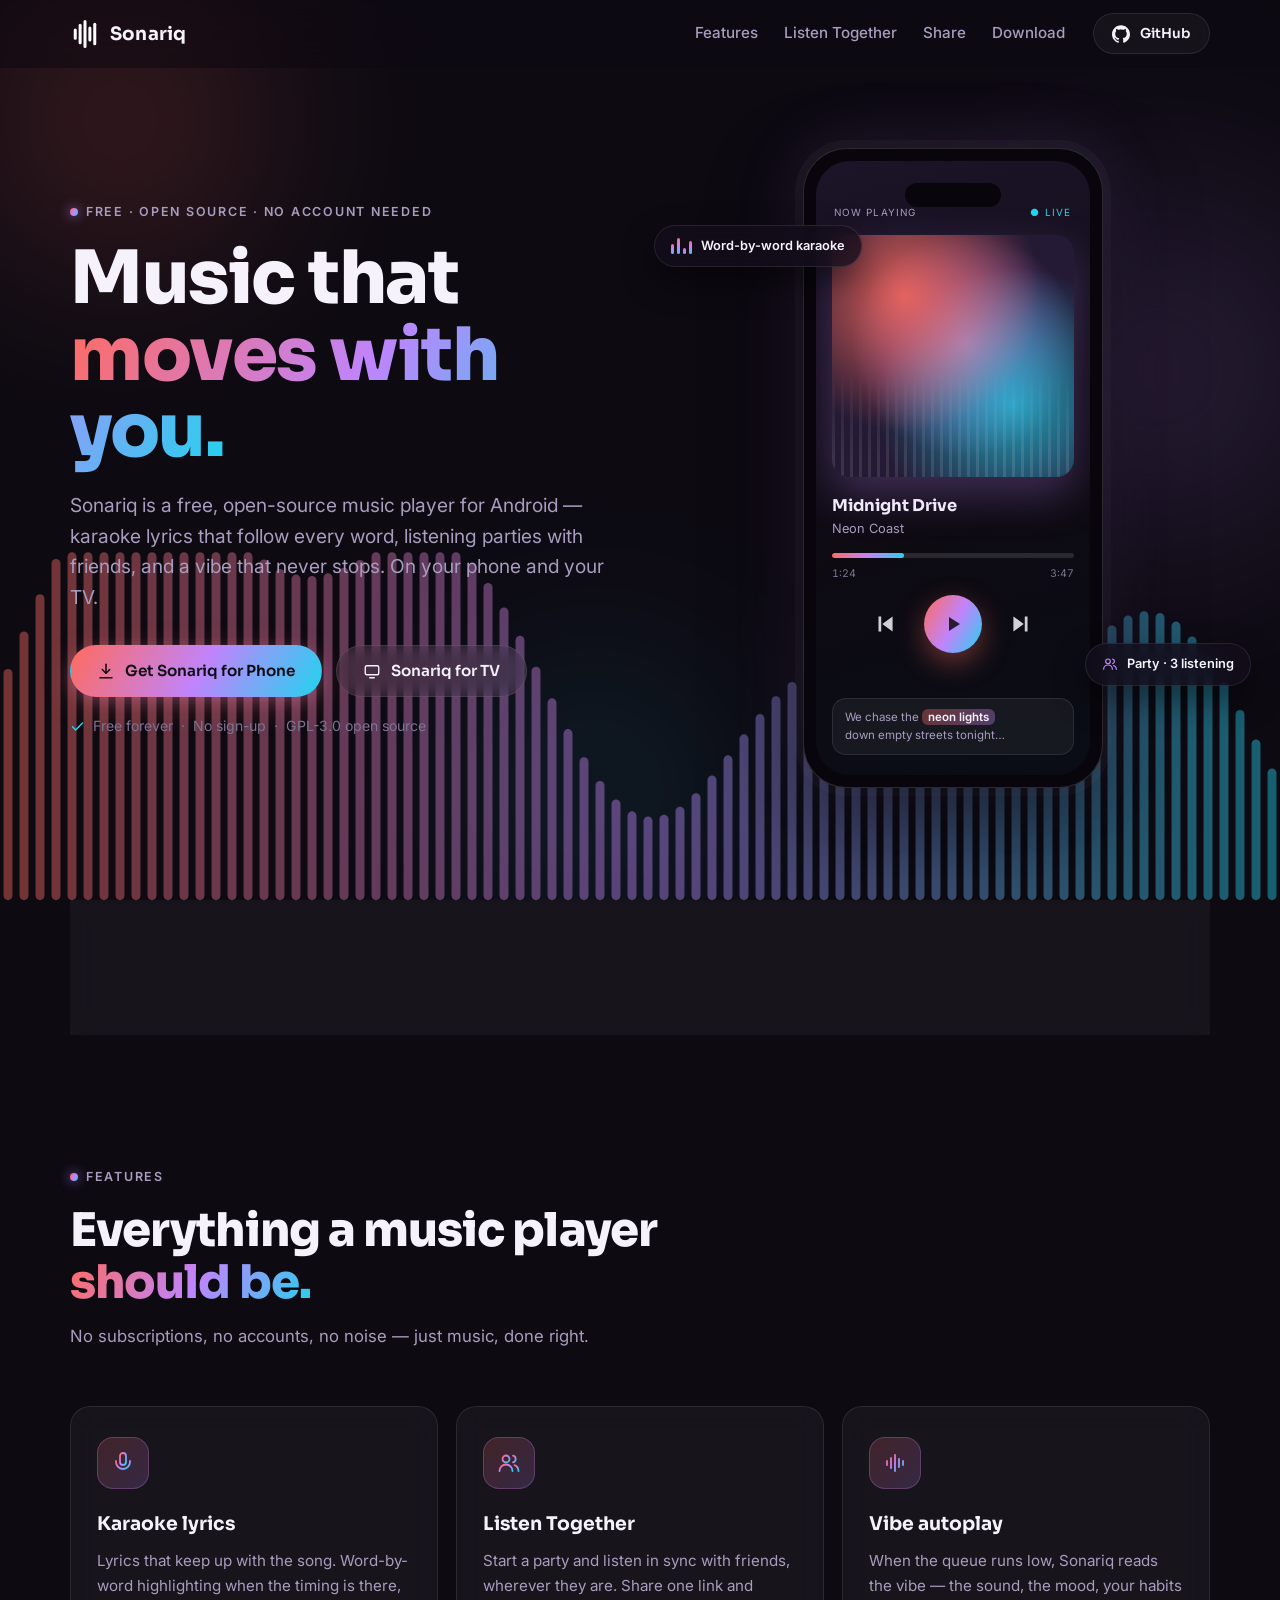
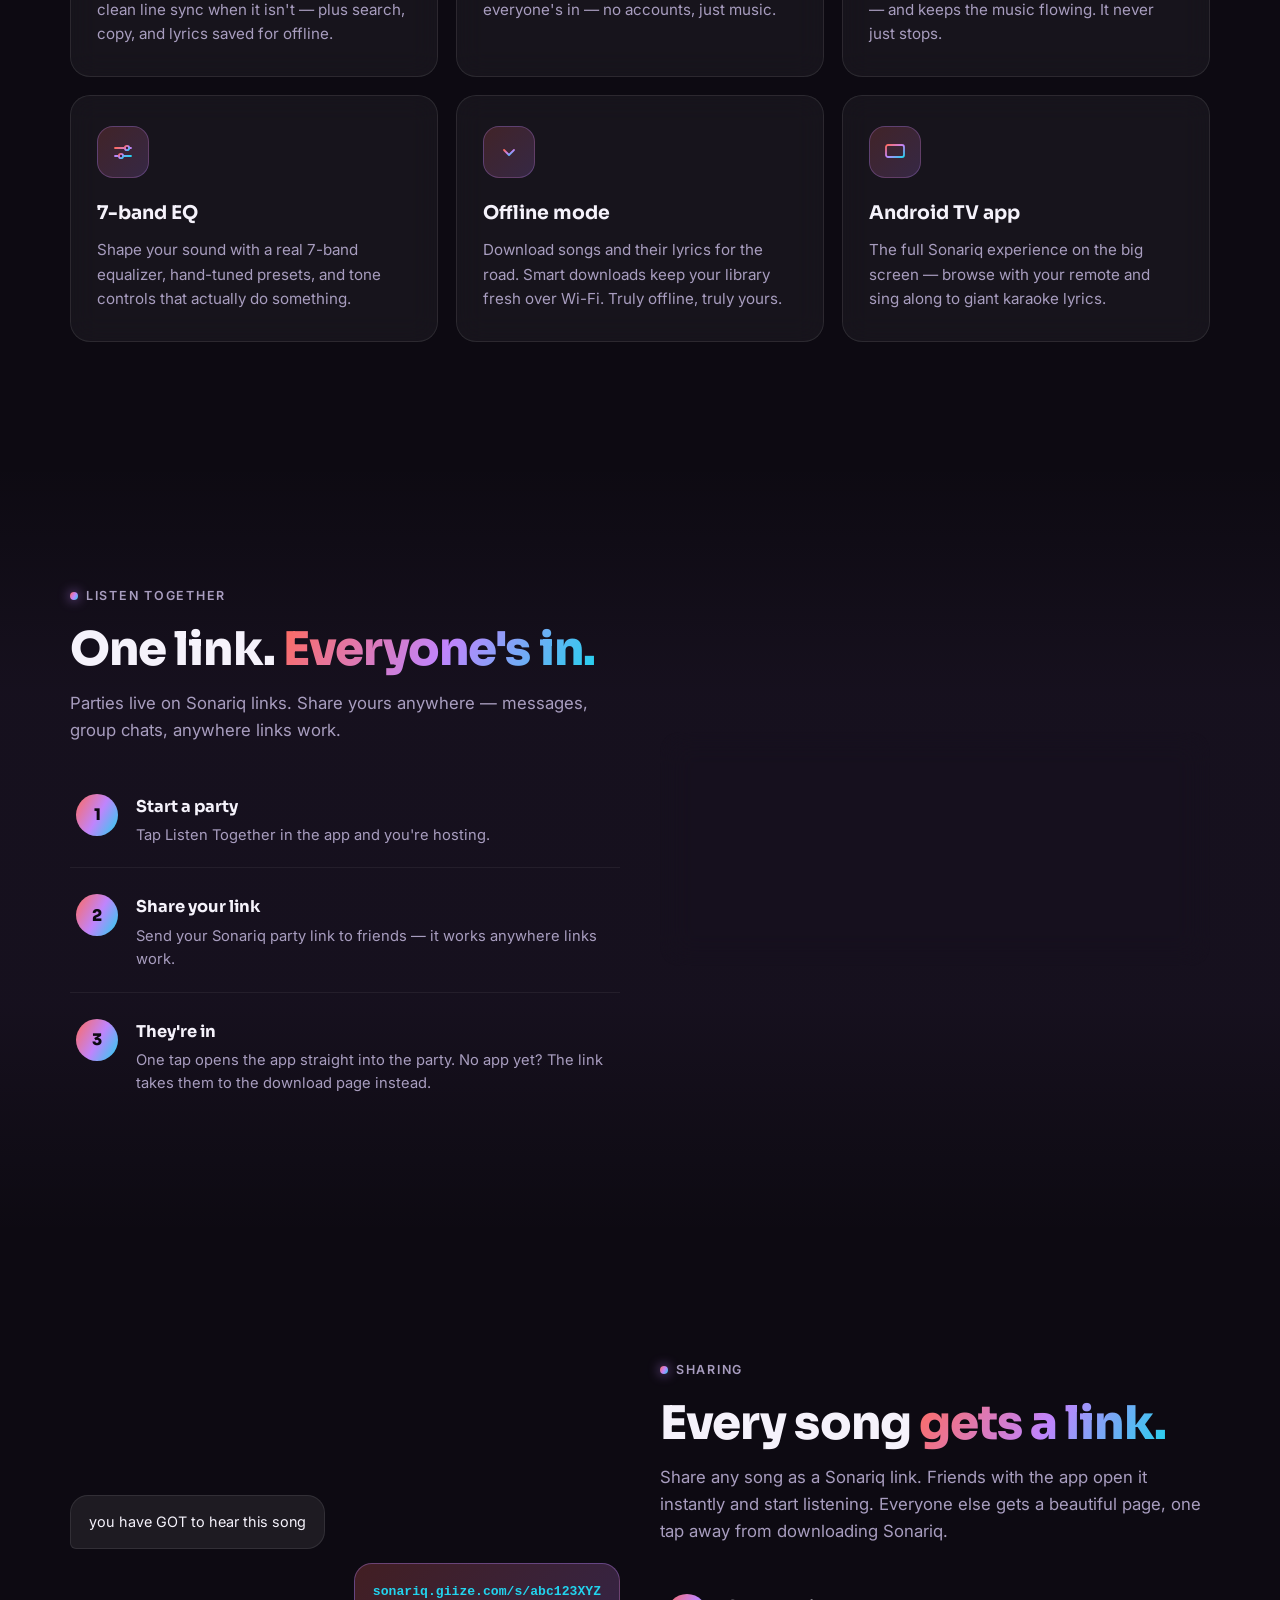
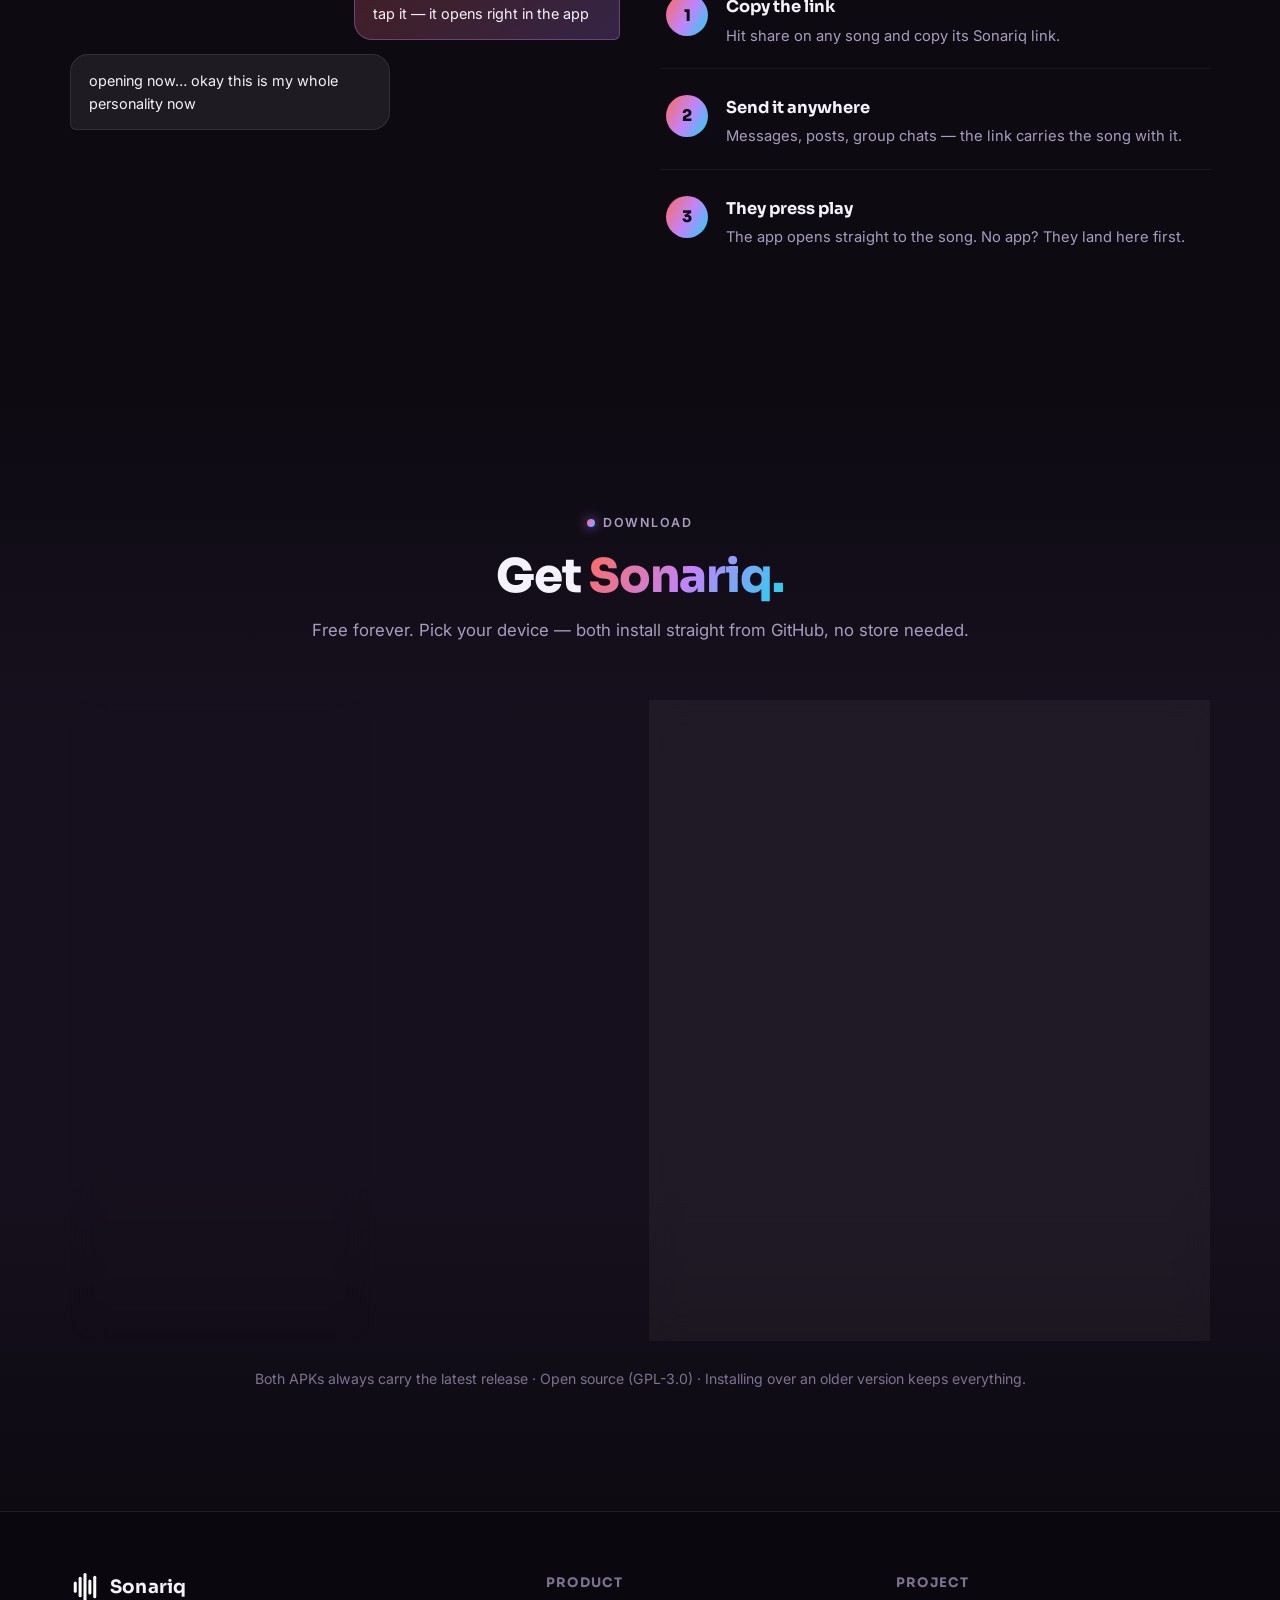
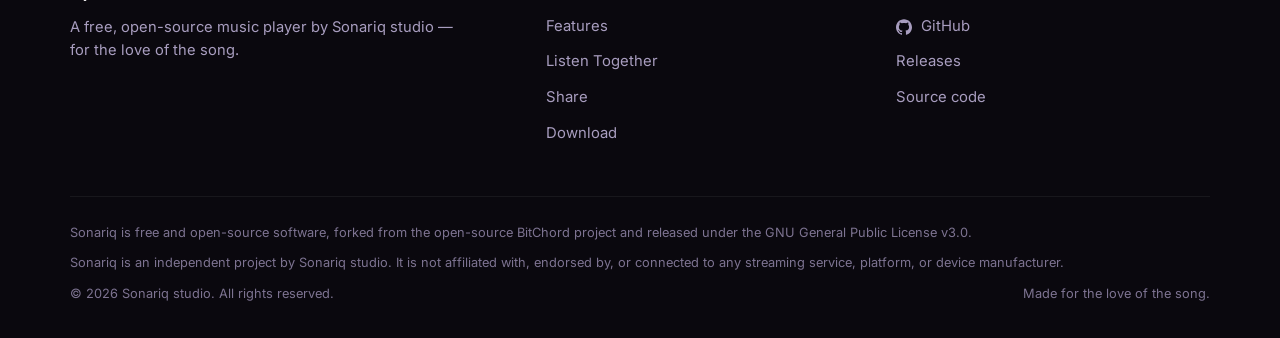
==== index.html @ 4dff1bd6 "Sonariq website: landing page, smart link pages, app-links verification" ====
<!DOCTYPE html>
<html lang="en">
<head>
<meta charset="UTF-8">
<meta name="viewport" content="width=device-width, initial-scale=1.0">
<title>Sonariq — Music that moves with you</title>
<meta name="description" content="Sonariq is a free, open-source music player for Android phone and TV — karaoke lyrics, listening parties, vibe autoplay, and a 7-band EQ.">
<meta name="theme-color" content="#0d0a12">
<link rel="preconnect" href="https://fonts.googleapis.com">
<link rel="preconnect" href="https://fonts.gstatic.com" crossorigin>
<link href="https://fonts.googleapis.com/css2?family=Inter:wght@400;500;600;700&family=Sora:wght@600;700;800&display=swap" rel="stylesheet">
<link rel="stylesheet" href="/styles.css">
<link rel="icon" href="data:image/svg+xml,%3Csvg xmlns='http://www.w3.org/2000/svg' viewBox='0 0 32 32'%3E%3Crect x='4' y='10' width='3.2' height='12' rx='1.6' fill='%23ff6b5e'/%3E%3Crect x='9.2' y='5' width='3.2' height='22' rx='1.6' fill='%23c084fc'/%3E%3Crect x='14.4' y='1' width='3.2' height='30' rx='1.6' fill='%23ffffff'/%3E%3Crect x='19.6' y='8' width='3.2' height='16' rx='1.6' fill='%2322d3ee'/%3E%3Crect x='24.8' y='4' width='3.2' height='24' rx='1.6' fill='%23c084fc'/%3E%3C/svg%3E">
</head>
<body>

<!-- shared gradient defs for stroked icons -->
<svg width="0" height="0" style="position:absolute" aria-hidden="true">
  <defs>
    <linearGradient id="iconGrad" x1="0" y1="0" x2="1" y2="1">
      <stop offset="0" stop-color="#ff6b5e"/><stop offset="0.5" stop-color="#c084fc"/><stop offset="1" stop-color="#22d3ee"/>
    </linearGradient>
  </defs>
</svg>

<header class="nav">
  <div class="nav-inner">
    <a class="brand" href="#top" aria-label="Sonariq home">
      <svg class="wave" viewBox="0 0 32 32" fill="#fff" aria-hidden="true">
        <rect x="4" y="10" width="3.2" height="12" rx="1.6"/><rect x="9.2" y="5" width="3.2" height="22" rx="1.6"/><rect x="14.4" y="1" width="3.2" height="30" rx="1.6"/><rect x="19.6" y="8" width="3.2" height="16" rx="1.6"/><rect x="24.8" y="4" width="3.2" height="24" rx="1.6"/>
      </svg>
      Sonariq
    </a>
    <nav class="nav-links" aria-label="Primary">
      <a href="#features">Features</a>
      <a href="#together">Listen Together</a>
      <a href="#share">Share</a>
      <a href="#download">Download</a>
    </nav>
    <a class="btn btn-ghost btn-sm nav-cta" href="https://github.com/sonariq-source/Sonariq" target="_blank" rel="noopener">
      <svg viewBox="0 0 24 24" fill="currentColor" aria-hidden="true"><path d="M12 .297c-6.63 0-12 5.373-12 12 0 5.303 3.438 9.8 8.205 11.385.6.113.82-.258.82-.577 0-.285-.01-1.04-.015-2.04-3.338.724-4.042-1.61-4.042-1.61C4.422 18.07 3.633 17.7 3.633 17.7c-1.087-.744.084-.729.084-.729 1.205.084 1.838 1.236 1.838 1.236 1.07 1.835 2.809 1.305 3.495.998.108-.776.417-1.305.76-1.605-2.665-.3-5.466-1.332-5.466-5.93 0-1.31.465-2.38 1.235-3.22-.135-.303-.54-1.523.105-3.176 0 0 1.005-.322 3.3 1.23.96-.267 1.98-.399 3-.405 1.02.006 2.04.138 3 .405 2.28-1.552 3.285-1.23 3.285-1.23.645 1.653.24 2.873.12 3.176.765.84 1.23 1.91 1.23 3.22 0 4.61-2.805 5.625-5.475 5.92.42.36.81 1.096.81 2.22 0 1.606-.015 2.896-.015 3.286 0 .315.21.69.825.57C20.565 22.092 24 17.592 24 12.297c0-6.627-5.373-12-12-12"/></svg>
      GitHub
    </a>
    <button class="burger" aria-label="Open menu">
      <svg viewBox="0 0 24 24" fill="none" stroke-width="2" stroke-linecap="round"><path d="M4 7h16M4 12h16M4 17h16"/></svg>
    </button>
  </div>
</header>
<div class="mobile-menu">
  <a href="#features">Features</a>
  <a href="#together">Listen Together</a>
  <a href="#share">Share</a>
  <a href="#download">Download</a>
  <a href="https://github.com/sonariq-source/Sonariq" target="_blank" rel="noopener">GitHub</a>
</div>

<main id="top">
  <!-- ============ HERO ============ -->
  <section class="hero">
    <div class="blob blob-1"></div><div class="blob blob-2"></div><div class="blob blob-3"></div>
    <canvas id="wave" aria-hidden="true"></canvas>
    <div class="wrap hero-grid">
      <div>
        <span class="eyebrow reveal"><span class="dot"></span>Free · Open source · No account needed</span>
        <h1 class="reveal" style="--d:.08s">Music that<br><span class="grad-text">moves with you.</span></h1>
        <p class="lead reveal" style="--d:.16s">Sonariq is a free, open-source music player for Android — karaoke lyrics that follow every word, listening parties with friends, and a vibe that never stops. On your phone and your TV.</p>
        <div class="hero-ctas reveal" style="--d:.24s">
          <a class="btn btn-primary" href="https://github.com/sonariq-source/Sonariq/releases/latest" target="_blank" rel="noopener">
            <svg viewBox="0 0 24 24" fill="none" stroke="currentColor" stroke-width="2" stroke-linecap="round" stroke-linejoin="round"><path d="M12 3v12"/><path d="M7 10l5 5 5-5"/><path d="M4 21h16"/></svg>
            Get Sonariq for Phone
          </a>
          <a class="btn btn-ghost" href="https://github.com/sonariq-source/Sonariq/releases/latest" target="_blank" rel="noopener">
            <svg viewBox="0 0 24 24" fill="none" stroke="currentColor" stroke-width="1.8" stroke-linecap="round" stroke-linejoin="round"><rect x="3" y="5" width="18" height="12" rx="2"/><path d="M9 21h6"/></svg>
            Sonariq for TV
          </a>
        </div>
        <p class="hero-note reveal" style="--d:.32s">
          <svg viewBox="0 0 24 24" fill="none" stroke-width="2.4" stroke-linecap="round" stroke-linejoin="round"><path d="M4 12.5l5 5L20 6.5"/></svg>
          Free forever&nbsp;&nbsp;·&nbsp;&nbsp;No sign-up&nbsp;&nbsp;·&nbsp;&nbsp;GPL-3.0 open source
        </p>
      </div>
      <div class="phone-stage reveal" style="--d:.2s">
        <div class="chip chip-1"><span class="eq"><i></i><i></i><i></i><i></i></span>Word-by-word karaoke</div>
        <div class="phone" role="img" aria-label="Sonariq Now Playing screen mockup">
          <div class="phone-screen">
            <div class="phone-notch"></div>
            <div class="np-top"><span>Now playing</span><span style="color:#22d3ee">● Live</span></div>
            <div class="np-art"></div>
            <div class="np-title">Midnight Drive</div>
            <div class="np-artist">Neon Coast</div>
            <div class="np-progress"><i></i></div>
            <div class="np-times"><span>1:24</span><span>3:47</span></div>
            <div class="np-controls">
              <svg viewBox="0 0 24 24"><path d="M6 5h2.5v14H6zM19 5v14L9.5 12z"/></svg>
              <span class="np-play"><svg viewBox="0 0 24 24"><path d="M8 5v14l11-7z"/></svg></span>
              <svg viewBox="0 0 24 24"><path d="M15.5 5H18v14h-2.5zM5 5v14l9.5-7z"/></svg>
            </div>
            <div class="np-lyric">We chase the <b>neon lights</b><br>down empty streets tonight…</div>
          </div>
        </div>
        <div class="chip chip-2">
          <svg viewBox="0 0 24 24" fill="none" stroke="#c084fc" stroke-width="1.8" stroke-linecap="round"><circle cx="9" cy="8" r="3.5"/><path d="M2.5 20a6.5 6.5 0 0 1 13 0"/><path d="M16 4.6a3.5 3.5 0 0 1 0 6.8"/><path d="M17.5 14.2a6.5 6.5 0 0 1 4 5.8"/></svg>
          Party · 3 listening
        </div>
      </div>
    </div>
  </section>

  <!-- ============ STATS ============ -->
  <div class="stats">
    <div class="wrap">
      <div class="stats-row reveal">
        <div class="stat"><b data-count="17">0</b><span>lyric sources raced for every song</span></div>
        <div class="stat"><b data-count="7">0</b><span>band equalizer with presets</span></div>
        <div class="stat"><b data-count="2">0</b><span>apps — one for phone, one for TV</span></div>
      </div>
    </div>
  </div>

  <!-- ============ FEATURES ============ -->
  <section id="features">
    <div class="wrap">
      <div class="sec-head reveal">
        <span class="eyebrow"><span class="dot"></span>Features</span>
        <h2>Everything a music player <span class="grad-text">should be.</span></h2>
        <p>No subscriptions, no accounts, no noise — just music, done right.</p>
      </div>
      <div class="feat-grid">
        <article class="feat tilt reveal" style="--d:0s">
          <div class="feat-icon"><svg viewBox="0 0 24 24" fill="none" stroke-width="1.8" stroke-linecap="round" stroke-linejoin="round"><rect x="9" y="2" width="6" height="12" rx="3"/><path d="M5 10v1a7 7 0 0 0 14 0v-1"/><path d="M12 18v4"/></svg></div>
          <h3>Karaoke lyrics</h3>
          <p>Lyrics that keep up with the song. Word-by-word highlighting when the timing is there, clean line sync when it isn't — plus search, copy, and lyrics saved for offline.</p>
        </article>
        <article class="feat tilt reveal" style="--d:.08s">
          <div class="feat-icon"><svg viewBox="0 0 24 24" fill="none" stroke-width="1.8" stroke-linecap="round" stroke-linejoin="round"><circle cx="9" cy="8" r="3.5"/><path d="M2.5 20a6.5 6.5 0 0 1 13 0"/><path d="M16 4.6a3.5 3.5 0 0 1 0 6.8"/><path d="M17.5 14.2a6.5 6.5 0 0 1 4 5.8"/></svg></div>
          <h3>Listen Together</h3>
          <p>Start a party and listen in sync with friends, wherever they are. Share one link and everyone's in — no accounts, just music.</p>
        </article>
        <article class="feat tilt reveal" style="--d:.16s">
          <div class="feat-icon"><svg viewBox="0 0 24 24" fill="none" stroke-width="1.8" stroke-linecap="round"><path d="M4 10v4M8 7v10M12 4v16M16 8v8M20 10v4"/></svg></div>
          <h3>Vibe autoplay</h3>
          <p>When the queue runs low, Sonariq reads the vibe — the sound, the mood, your habits — and keeps the music flowing. It never just stops.</p>
        </article>
        <article class="feat tilt reveal" style="--d:0s">
          <div class="feat-icon"><svg viewBox="0 0 24 24" fill="none" stroke-width="1.8" stroke-linecap="round"><path d="M4 8h10M18 8h2M4 16h4M12 16h8"/><circle cx="16" cy="8" r="2.2"/><circle cx="10" cy="16" r="2.2"/></svg></div>
          <h3>7-band EQ</h3>
          <p>Shape your sound with a real 7-band equalizer, hand-tuned presets, and tone controls that actually do something.</p>
        </article>
        <article class="feat tilt reveal" style="--d:.08s">
          <div class="feat-icon"><svg viewBox="0 0 24 24" fill="none" stroke-width="1.8" stroke-linecap="round" stroke-linejoin="round"><path d="M12 3v12"/><path d="M7 10l5 5 5-5"/><path d="M4 21h16"/></svg></div>
          <h3>Offline mode</h3>
          <p>Download songs and their lyrics for the road. Smart downloads keep your library fresh over Wi-Fi. Truly offline, truly yours.</p>
        </article>
        <article class="feat tilt reveal" style="--d:.16s">
          <div class="feat-icon"><svg viewBox="0 0 24 24" fill="none" stroke-width="1.8" stroke-linecap="round" stroke-linejoin="round"><rect x="3" y="5" width="18" height="12" rx="2"/><path d="M9 21h6"/></svg></div>
          <h3>Android TV app</h3>
          <p>The full Sonariq experience on the big screen — browse with your remote and sing along to giant karaoke lyrics.</p>
        </article>
      </div>
    </div>
  </section>

  <!-- ============ LISTEN TOGETHER ============ -->
  <section id="together" class="spot">
    <div class="wrap spot-grid">
      <div>
        <div class="sec-head reveal" style="margin-bottom:0">
          <span class="eyebrow"><span class="dot"></span>Listen Together</span>
          <h2>One link. <span class="grad-text">Everyone's in.</span></h2>
          <p>Parties live on Sonariq links. Share yours anywhere — messages, group chats, anywhere links work.</p>
        </div>
        <div class="steps">
          <div class="step reveal" style="--d:.05s"><div class="step-n">1</div><div><h4>Start a party</h4><p>Tap Listen Together in the app and you're hosting.</p></div></div>
          <div class="step reveal" style="--d:.12s"><div class="step-n">2</div><div><h4>Share your link</h4><p>Send your Sonariq party link to friends — it works anywhere links work.</p></div></div>
          <div class="step reveal" style="--d:.19s"><div class="step-n">3</div><div><h4>They're in</h4><p>One tap opens the app straight into the party. No app yet? The link takes them to the download page instead.</p></div></div>
        </div>
      </div>
      <div class="reveal" style="--d:.15s">
        <div class="link-card">
          <span class="eyebrow" style="margin-bottom:0">Your party link looks like this</span>
          <div class="link-row">
            <svg viewBox="0 0 24 24" fill="none" stroke-width="1.8" stroke-linecap="round" stroke-linejoin="round"><path d="M10 14a5 5 0 0 0 7 0l3-3a5 5 0 0 0-7-7l-1.5 1.5"/><path d="M14 10a5 5 0 0 0-7 0l-3 3a5 5 0 0 0 7 7l1.5-1.5"/></svg>
            <span><span class="ld" data-domain>sonariq.link</span><span class="lp">/party/X7K2Q9</span></span>
          </div>
          <p class="link-hint">
            <svg viewBox="0 0 24 24" fill="none" stroke-width="2.4" stroke-linecap="round" stroke-linejoin="round"><path d="M4 12.5l5 5L20 6.5"/></svg>
            Links open the app directly when it's installed — otherwise they land on a Sonariq download page.
          </p>
        </div>
      </div>
    </div>
  </section>

  <!-- ============ SHARE ============ -->
  <section id="share">
    <div class="wrap share-grid">
      <div class="share-visual reveal">
        <div class="msg them">you have GOT to hear this song</div>
        <div class="msg me"><span class="songlink"><span data-domain>sonariq.link</span>/s/abc123XYZ</span><br>tap it — it opens right in the app</div>
        <div class="msg them">opening now… okay this is my whole personality now</div>
      </div>
      <div>
        <div class="sec-head reveal" style="margin-bottom:0">
          <span class="eyebrow"><span class="dot"></span>Sharing</span>
          <h2>Every song <span class="grad-text">gets a link.</span></h2>
          <p>Share any song as a Sonariq link. Friends with the app open it instantly and start listening. Everyone else gets a beautiful page, one tap away from downloading Sonariq.</p>
        </div>
        <div class="steps">
          <div class="step reveal" style="--d:.05s"><div class="step-n">1</div><div><h4>Copy the link</h4><p>Hit share on any song and copy its Sonariq link.</p></div></div>
          <div class="step reveal" style="--d:.12s"><div class="step-n">2</div><div><h4>Send it anywhere</h4><p>Messages, posts, group chats — the link carries the song with it.</p></div></div>
          <div class="step reveal" style="--d:.19s"><div class="step-n">3</div><div><h4>They press play</h4><p>The app opens straight to the song. No app? They land here first.</p></div></div>
        </div>
      </div>
    </div>
  </section>

  <!-- ============ DOWNLOAD ============ -->
  <section id="download" class="spot">
    <div class="wrap">
      <div class="sec-head center reveal">
        <span class="eyebrow"><span class="dot"></span>Download</span>
        <h2>Get <span class="grad-text">Sonariq.</span></h2>
        <p>Free forever. Pick your device — both install straight from GitHub, no store needed.</p>
      </div>
      <div class="dl-grid">
        <div class="dl-card phone reveal tilt">
          <div class="dl-icon"><svg viewBox="0 0 24 24" fill="none" stroke-width="1.8" stroke-linecap="round"><rect x="7" y="2" width="10" height="20" rx="2.5"/><path d="M11 18.5h2"/></svg></div>
          <h3>Sonariq for Phone</h3>
          <p>The full player for your Android phone — karaoke lyrics, listening parties, vibe autoplay, EQ, offline mode, and widgets.</p>
          <a class="btn btn-primary" href="https://github.com/sonariq-source/Sonariq/releases/latest" target="_blank" rel="noopener">
            <svg viewBox="0 0 24 24" fill="none" stroke="currentColor" stroke-width="2" stroke-linecap="round" stroke-linejoin="round"><path d="M12 3v12"/><path d="M7 10l5 5 5-5"/><path d="M4 21h16"/></svg>
            Download phone APK
          </a>
        </div>
        <div class="dl-card tv reveal tilt" style="--d:.1s">
          <div class="dl-icon"><svg viewBox="0 0 24 24" fill="none" stroke-width="1.8" stroke-linecap="round" stroke-linejoin="round"><rect x="3" y="5" width="18" height="12" rx="2"/><path d="M9 21h6"/></svg></div>
          <h3>Sonariq for TV</h3>
          <p>The big-screen experience for Android TV — browse with your remote, hand playback to the TV, and sing along to giant karaoke lyrics.</p>
          <a class="btn btn-primary" href="https://github.com/sonariq-source/Sonariq/releases/latest" target="_blank" rel="noopener">
            <svg viewBox="0 0 24 24" fill="none" stroke="currentColor" stroke-width="2" stroke-linecap="round" stroke-linejoin="round"><path d="M12 3v12"/><path d="M7 10l5 5 5-5"/><path d="M4 21h16"/></svg>
            Download TV APK
          </a>
        </div>
      </div>
      <p class="dl-note reveal">Both APKs always carry the latest release · Open source (GPL-3.0) · Installing over an older version keeps everything.</p>
    </div>
  </section>
</main>

<footer>
  <div class="wrap">
    <div class="foot-grid">
      <div class="foot-brand">
        <a class="brand" href="#top">
          <svg class="wave" viewBox="0 0 32 32" fill="#fff" aria-hidden="true">
            <rect x="4" y="10" width="3.2" height="12" rx="1.6"/><rect x="9.2" y="5" width="3.2" height="22" rx="1.6"/><rect x="14.4" y="1" width="3.2" height="30" rx="1.6"/><rect x="19.6" y="8" width="3.2" height="16" rx="1.6"/><rect x="24.8" y="4" width="3.2" height="24" rx="1.6"/>
          </svg>
          Sonariq
        </a>
        <p>A free, open-source music player by Sonariq studio — for the love of the song.</p>
      </div>
      <div class="foot-links">
        <h5>Product</h5>
        <a href="#features">Features</a>
        <a href="#together">Listen Together</a>
        <a href="#share">Share</a>
        <a href="#download">Download</a>
      </div>
      <div class="foot-links">
        <h5>Project</h5>
        <a href="https://github.com/sonariq-source/Sonariq" target="_blank" rel="noopener">
          <svg viewBox="0 0 24 24" fill="currentColor"><path d="M12 .297c-6.63 0-12 5.373-12 12 0 5.303 3.438 9.8 8.205 11.385.6.113.82-.258.82-.577 0-.285-.01-1.04-.015-2.04-3.338.724-4.042-1.61-4.042-1.61C4.422 18.07 3.633 17.7 3.633 17.7c-1.087-.744.084-.729.084-.729 1.205.084 1.838 1.236 1.838 1.236 1.07 1.835 2.809 1.305 3.495.998.108-.776.417-1.305.76-1.605-2.665-.3-5.466-1.332-5.466-5.93 0-1.31.465-2.38 1.235-3.22-.135-.303-.54-1.523.105-3.176 0 0 1.005-.322 3.3 1.23.96-.267 1.98-.399 3-.405 1.02.006 2.04.138 3 .405 2.28-1.552 3.285-1.23 3.285-1.23.645 1.653.24 2.873.12 3.176.765.84 1.23 1.91 1.23 3.22 0 4.61-2.805 5.625-5.475 5.92.42.36.81 1.096.81 2.22 0 1.606-.015 2.896-.015 3.286 0 .315.21.69.825.57C20.565 22.092 24 17.592 24 12.297c0-6.627-5.373-12-12-12"/></svg>
          GitHub
        </a>
        <a href="https://github.com/sonariq-source/Sonariq/releases/latest" target="_blank" rel="noopener">Releases</a>
        <a href="https://github.com/sonariq-source/Sonariq" target="_blank" rel="noopener">Source code</a>
      </div>
    </div>
    <div class="legal">
      <p>Sonariq is free and open-source software, forked from the open-source BitChord project and released under the GNU General Public License v3.0.</p>
      <p>Sonariq is an independent project by Sonariq studio. It is not affiliated with, endorsed by, or connected to any streaming service, platform, or device manufacturer.</p>
      <div class="copy"><span>© 2026 Sonariq studio. All rights reserved.</span><span>Made for the love of the song.</span></div>
    </div>
  </div>
</footer>

<script src="/site.js"></script>
</body>
</html>
---- styles.css ----
/* ============ Sonariq site — Prism design system ============ */
:root {
  --bg: #0d0a12;
  --bg-2: #120d1a;
  --bg-3: #171221;
  --surface: rgba(255, 255, 255, 0.045);
  --surface-2: rgba(255, 255, 255, 0.07);
  --stroke: rgba(255, 255, 255, 0.09);
  --coral: #ff6b5e;
  --orchid: #c084fc;
  --cyan: #22d3ee;
  --text: #f5f2fb;
  --muted: #a89dbf;
  --muted-2: #7d7391;
  --grad: linear-gradient(120deg, #ff6b5e 0%, #c084fc 52%, #22d3ee 100%);
  --radius: 20px;
  --font-display: "Sora", "Inter", system-ui, -apple-system, "Segoe UI", sans-serif;
  --font-body: "Inter", system-ui, -apple-system, "Segoe UI", sans-serif;
  --nav-h: 68px;
}

* { margin: 0; padding: 0; box-sizing: border-box; }
html { scroll-behavior: smooth; }
body {
  background: var(--bg);
  color: var(--text);
  font-family: var(--font-body);
  line-height: 1.6;
  overflow-x: hidden;
  -webkit-font-smoothing: antialiased;
}
::selection { background: rgba(192, 132, 252, 0.35); }
img, svg { display: block; }
a { color: inherit; text-decoration: none; }

.wrap { width: min(1140px, 92vw); margin: 0 auto; }

/* ---------- Nav ---------- */
.nav {
  position: fixed; inset: 0 0 auto 0; z-index: 50;
  height: var(--nav-h);
  display: flex; align-items: center;
  background: rgba(13, 10, 18, 0.55);
  -webkit-backdrop-filter: blur(18px) saturate(1.4);
  backdrop-filter: blur(18px) saturate(1.4);
  border-bottom: 1px solid transparent;
  transition: border-color 0.3s, background 0.3s;
}
.nav.scrolled { border-bottom-color: var(--stroke); background: rgba(13, 10, 18, 0.82); }
.nav-inner { width: min(1140px, 92vw); margin: 0 auto; display: flex; align-items: center; gap: 28px; }
.brand { display: flex; align-items: center; gap: 10px; font-family: var(--font-display); font-weight: 700; font-size: 1.15rem; letter-spacing: 0.01em; }
.brand .wave { width: 30px; height: 30px; }
.nav-links { display: none; align-items: center; gap: 26px; margin-left: auto; }
.nav-links a { color: var(--muted); font-size: 0.95rem; font-weight: 500; transition: color 0.2s; position: relative; }
.nav-links a:hover { color: var(--text); }
.nav-links a::after {
  content: ""; position: absolute; left: 0; bottom: -6px; height: 2px; width: 0;
  background: var(--grad); border-radius: 2px; transition: width 0.25s;
}
.nav-links a:hover::after { width: 100%; }
.btn {
  display: inline-flex; align-items: center; justify-content: center; gap: 10px;
  font-family: var(--font-display); font-weight: 600; font-size: 0.95rem;
  padding: 13px 26px; border-radius: 999px; border: 1px solid transparent;
  cursor: pointer; transition: transform 0.2s, box-shadow 0.25s, background 0.25s, border-color 0.25s;
  white-space: nowrap;
}
.btn:active { transform: scale(0.97); }
.btn-primary {
  background: var(--grad); color: #0d0a12;
  box-shadow: 0 8px 30px rgba(255, 107, 94, 0.28), 0 4px 14px rgba(192, 132, 252, 0.22);
}
.btn-primary:hover { transform: translateY(-2px); box-shadow: 0 14px 40px rgba(255, 107, 94, 0.38), 0 6px 20px rgba(192, 132, 252, 0.3); }
.btn-ghost {
  background: var(--surface); color: var(--text); border-color: var(--stroke);
  -webkit-backdrop-filter: blur(10px); backdrop-filter: blur(10px);
}
.btn-ghost:hover { background: var(--surface-2); border-color: rgba(255,255,255,0.2); transform: translateY(-2px); }
.btn-sm { padding: 9px 18px; font-size: 0.85rem; }
.btn svg { width: 18px; height: 18px; }
.nav-cta { margin-left: auto; }
.burger { display: inline-flex; margin-left: auto; background: none; border: 0; cursor: pointer; padding: 8px; }
.burger svg { width: 26px; height: 26px; stroke: var(--text); }
.mobile-menu {
  position: fixed; inset: var(--nav-h) 0 auto 0; z-index: 49;
  background: rgba(13, 10, 18, 0.96);
  -webkit-backdrop-filter: blur(20px); backdrop-filter: blur(20px);
  border-bottom: 1px solid var(--stroke);
  padding: 12px 4vw 20px; display: none; flex-direction: column; gap: 4px;
}
.mobile-menu.open { display: flex; }
.mobile-menu a { padding: 12px 8px; font-family: var(--font-display); font-weight: 600; font-size: 1.05rem; border-bottom: 1px solid rgba(255,255,255,0.05); }
.mobile-menu a:last-child { border-bottom: 0; }

/* ---------- Hero ---------- */
.hero {
  position: relative; min-height: 100svh;
  display: flex; align-items: center;
  padding: calc(var(--nav-h) + 48px) 0 80px;
  overflow: hidden;
}
#wave { position: absolute; inset: auto 0 0 0; width: 100%; height: 42%; opacity: 0.5; pointer-events: none; }
.blob { position: absolute; border-radius: 50%; filter: blur(90px); opacity: 0.5; pointer-events: none; animation: drift 14s ease-in-out infinite alternate; }
.blob-1 { width: 480px; height: 480px; background: radial-gradient(circle, rgba(255,107,94,0.5), transparent 65%); top: -120px; left: -120px; }
.blob-2 { width: 560px; height: 560px; background: radial-gradient(circle, rgba(192,132,252,0.42), transparent 65%); top: 10%; right: -160px; animation-delay: -5s; }
.blob-3 { width: 420px; height: 420px; background: radial-gradient(circle, rgba(34,211,238,0.3), transparent 65%); bottom: -100px; left: 30%; animation-delay: -9s; }
@keyframes drift { from { transform: translate(0, 0) scale(1); } to { transform: translate(50px, 36px) scale(1.12); } }
.hero-grid { position: relative; z-index: 2; display: grid; gap: 56px; align-items: center; }
.eyebrow {
  display: inline-flex; align-items: center; gap: 8px;
  font-size: 0.78rem; font-weight: 600; letter-spacing: 0.14em; text-transform: uppercase;
  color: var(--muted); margin-bottom: 18px;
}
.eyebrow .dot { width: 8px; height: 8px; border-radius: 50%; background: var(--grad); box-shadow: 0 0 12px rgba(192,132,252,0.8); animation: pulse 2.2s ease-in-out infinite; }
@keyframes pulse { 0%, 100% { transform: scale(1); opacity: 1; } 50% { transform: scale(1.5); opacity: 0.6; } }
.hero h1 {
  font-family: var(--font-display); font-weight: 800;
  font-size: clamp(2.6rem, 7.5vw, 4.6rem); line-height: 1.04; letter-spacing: -0.02em;
  margin-bottom: 20px;
}
.grad-text { background: var(--grad); -webkit-background-clip: text; background-clip: text; color: transparent; }
.hero p.lead { color: var(--muted); font-size: clamp(1.02rem, 2.4vw, 1.2rem); max-width: 34rem; margin-bottom: 32px; }
.hero-ctas { display: flex; flex-wrap: wrap; gap: 14px; margin-bottom: 18px; }
.hero-note { color: var(--muted-2); font-size: 0.88rem; display: flex; align-items: center; gap: 8px; flex-wrap: wrap; }
.hero-note svg { width: 15px; height: 15px; stroke: var(--cyan); }

/* Phone mockup */
.phone-stage { position: relative; display: flex; justify-content: center; }
.phone {
  width: min(300px, 72vw); aspect-ratio: 9 / 19.2;
  background: #08060c; border-radius: 44px; padding: 12px;
  border: 1px solid rgba(255,255,255,0.14);
  box-shadow: 0 40px 90px rgba(0,0,0,0.6), 0 0 0 8px rgba(255,255,255,0.03), 0 0 70px rgba(192,132,252,0.16);
  animation: float 6s ease-in-out infinite;
  position: relative; z-index: 2;
}
@keyframes float { 0%, 100% { transform: translateY(0) rotate(-1.2deg); } 50% { transform: translateY(-16px) rotate(1.2deg); } }
.phone-screen {
  width: 100%; height: 100%; border-radius: 34px; overflow: hidden;
  background: linear-gradient(165deg, #1c1428 0%, #0d0a12 60%, #0a0d16 100%);
  display: flex; flex-direction: column; padding: 18px 16px 20px; position: relative;
}
.phone-notch { position: absolute; top: 22px; left: 50%; transform: translateX(-50%); width: 96px; height: 24px; background: #08060c; border-radius: 999px; z-index: 3; }
.np-top { display: flex; align-items: center; justify-content: space-between; margin: 26px 2px 14px; color: var(--muted); font-size: 0.62rem; letter-spacing: 0.12em; text-transform: uppercase; }
.np-art {
  aspect-ratio: 1; border-radius: 18px; margin-bottom: 16px; position: relative; overflow: hidden;
  background:
    radial-gradient(circle at 30% 25%, rgba(255,107,94,0.85), transparent 55%),
    radial-gradient(circle at 75% 70%, rgba(34,211,238,0.7), transparent 55%),
    radial-gradient(circle at 55% 45%, rgba(192,132,252,0.8), transparent 60%),
    #241a35;
  box-shadow: 0 18px 44px rgba(192,132,252,0.28);
}
.np-art::after {
  content: ""; position: absolute; inset: 0;
  background: repeating-linear-gradient(90deg, rgba(255,255,255,0.16) 0 3px, transparent 3px 9px);
  -webkit-mask-image: linear-gradient(180deg, transparent 55%, #000 92%);
  mask-image: linear-gradient(180deg, transparent 55%, #000 92%);
  opacity: 0.7;
}
.np-title { font-family: var(--font-display); font-weight: 700; font-size: 1.02rem; }
.np-artist { color: var(--muted); font-size: 0.8rem; margin-bottom: 14px; }
.np-progress { height: 5px; border-radius: 99px; background: rgba(255,255,255,0.12); overflow: hidden; margin-bottom: 8px; }
.np-progress i { display: block; height: 100%; width: 30%; border-radius: 99px; background: var(--grad); animation: prog 9s linear infinite; }
@keyframes prog { from { width: 4%; } to { width: 96%; } }
.np-times { display: flex; justify-content: space-between; color: var(--muted-2); font-size: 0.66rem; margin-bottom: 12px; font-variant-numeric: tabular-nums; }
.np-controls { display: flex; align-items: center; justify-content: center; gap: 26px; margin-bottom: 16px; }
.np-controls svg { width: 26px; height: 26px; fill: var(--text); opacity: 0.85; }
.np-play { width: 58px; height: 58px; border-radius: 50%; background: var(--grad); display: flex; align-items: center; justify-content: center; box-shadow: 0 10px 28px rgba(255,107,94,0.4); }
.np-play svg { width: 24px; height: 24px; fill: #0d0a12; }
.np-lyric {
  margin-top: auto; background: rgba(255,255,255,0.05); border: 1px solid var(--stroke);
  border-radius: 14px; padding: 10px 12px; font-size: 0.72rem; color: var(--muted); line-height: 1.5;
}
.np-lyric b { color: var(--text); background: linear-gradient(120deg, rgba(255,107,94,0.35), rgba(192,132,252,0.35)); border-radius: 6px; padding: 1px 6px; font-weight: 600; }
.chip {
  position: absolute; z-index: 3; display: flex; align-items: center; gap: 9px;
  background: rgba(20, 14, 28, 0.78); border: 1px solid var(--stroke); border-radius: 999px;
  padding: 10px 16px; font-size: 0.8rem; font-weight: 600;
  -webkit-backdrop-filter: blur(12px); backdrop-filter: blur(12px);
  box-shadow: 0 14px 34px rgba(0,0,0,0.45);
  animation: float 7s ease-in-out infinite;
}
.chip svg { width: 16px; height: 16px; }
.chip-1 { top: 12%; left: -4%; animation-delay: -2s; }
.chip-2 { bottom: 16%; right: -5%; animation-delay: -4.5s; }
.chip .eq { display: inline-flex; align-items: flex-end; gap: 2.5px; height: 16px; }
.chip .eq i { width: 3.5px; border-radius: 3px; background: var(--grad); animation: eqb 1.1s ease-in-out infinite; }
.chip .eq i:nth-child(1) { height: 60%; animation-delay: 0s; }
.chip .eq i:nth-child(2) { height: 100%; animation-delay: -0.3s; }
.chip .eq i:nth-child(3) { height: 40%; animation-delay: -0.6s; }
.chip .eq i:nth-child(4) { height: 80%; animation-delay: -0.15s; }
@keyframes eqb { 0%, 100% { transform: scaleY(0.5); } 50% { transform: scaleY(1); } }

/* ---------- Sections ---------- */
section { padding: 96px 0; position: relative; }
.sec-head { max-width: 44rem; margin-bottom: 56px; }
.sec-head.center { margin-left: auto; margin-right: auto; text-align: center; }
.sec-head h2 { font-family: var(--font-display); font-weight: 800; font-size: clamp(1.9rem, 4.6vw, 2.9rem); letter-spacing: -0.02em; line-height: 1.12; margin-bottom: 14px; }
.sec-head p { color: var(--muted); font-size: 1.05rem; }

/* Stats */
.stats { padding: 0 0 8px; }
.stats-row {
  display: grid; grid-template-columns: repeat(3, 1fr); gap: 14px;
  background: var(--surface); border: 1px solid var(--stroke); border-radius: var(--radius);
  padding: 30px 18px; -webkit-backdrop-filter: blur(12px); backdrop-filter: blur(12px);
}
.stat { text-align: center; }
.stat b { font-family: var(--font-display); font-size: clamp(1.7rem, 5vw, 2.6rem); font-weight: 800; background: var(--grad); -webkit-background-clip: text; background-clip: text; color: transparent; display: block; line-height: 1.1; }
.stat span { color: var(--muted); font-size: 0.82rem; display: block; margin-top: 6px; }

/* Features */
.feat-grid { display: grid; gap: 18px; grid-template-columns: 1fr; }
.feat {
  position: relative; border-radius: var(--radius); padding: 30px 26px;
  background: var(--surface); border: 1px solid var(--stroke);
  -webkit-backdrop-filter: blur(14px); backdrop-filter: blur(14px);
  overflow: hidden; transform-style: preserve-3d; will-change: transform;
  transition: border-color 0.3s, box-shadow 0.3s;
}
.feat::before {
  content: ""; position: absolute; inset: 0; opacity: 0; transition: opacity 0.35s; pointer-events: none;
  background: radial-gradient(420px circle at var(--mx, 50%) var(--my, 50%), rgba(192,132,252,0.16), transparent 55%);
}
.feat:hover::before { opacity: 1; }
.feat:hover { border-color: rgba(192,132,252,0.35); box-shadow: 0 24px 60px rgba(0,0,0,0.4); }
.feat-icon {
  width: 52px; height: 52px; border-radius: 16px; display: flex; align-items: center; justify-content: center;
  background: linear-gradient(135deg, rgba(255,107,94,0.18), rgba(192,132,252,0.18));
  border: 1px solid rgba(192,132,252,0.28); margin-bottom: 20px;
}
.feat-icon svg { width: 24px; height: 24px; stroke: url(#iconGrad); }
.feat h3 { font-family: var(--font-display); font-size: 1.18rem; font-weight: 700; margin-bottom: 10px; }
.feat p { color: var(--muted); font-size: 0.95rem; }

/* Spotlight / steps */
.spot { background: linear-gradient(180deg, transparent, rgba(192,132,252,0.05) 30%, rgba(192,132,252,0.05) 70%, transparent); }
.spot-grid { display: grid; gap: 40px; align-items: center; }
.steps { display: flex; flex-direction: column; gap: 6px; margin-top: 30px; }
.step { display: flex; gap: 18px; padding: 20px 6px; border-bottom: 1px solid rgba(255,255,255,0.06); }
.step:last-child { border-bottom: 0; }
.step-n {
  flex: none; width: 42px; height: 42px; border-radius: 50%;
  background: var(--grad); color: #0d0a12; font-family: var(--font-display); font-weight: 800;
  display: flex; align-items: center; justify-content: center; font-size: 1rem;
}
.step h4 { font-family: var(--font-display); font-size: 1.02rem; margin-bottom: 4px; }
.step p { color: var(--muted); font-size: 0.92rem; }
.link-card {
  background: rgba(10, 7, 15, 0.85); border: 1px solid var(--stroke); border-radius: var(--radius);
  padding: 34px 28px; box-shadow: 0 30px 80px rgba(0,0,0,0.5);
  -webkit-backdrop-filter: blur(16px); backdrop-filter: blur(16px);
  position: relative; overflow: hidden;
}
.link-card::before { content: ""; position: absolute; inset: 0 0 auto 0; height: 3px; background: var(--grad); }
.link-row {
  display: flex; align-items: center; gap: 12px;
  background: rgba(255,255,255,0.05); border: 1px dashed rgba(192,132,252,0.4);
  border-radius: 14px; padding: 15px 17px; font-family: ui-monospace, "SF Mono", Menlo, monospace;
  font-size: 0.9rem; margin: 20px 0; word-break: break-all;
}
.link-row svg { width: 18px; height: 18px; stroke: var(--cyan); flex: none; }
.link-row .ld { color: var(--muted); }
.link-row .lp { color: var(--text); font-weight: 600; }
.link-hint { color: var(--muted-2); font-size: 0.85rem; display: flex; gap: 8px; align-items: flex-start; }
.link-hint svg { width: 15px; height: 15px; stroke: var(--cyan); flex: none; margin-top: 3px; }

/* Share section */
.share-grid { display: grid; gap: 40px; align-items: center; }
.share-visual { display: flex; flex-direction: column; gap: 14px; }
.msg {
  max-width: 320px; padding: 14px 18px; border-radius: 18px; font-size: 0.9rem;
  background: var(--surface-2); border: 1px solid var(--stroke);
}
.msg.me { align-self: flex-end; background: linear-gradient(135deg, rgba(255,107,94,0.22), rgba(192,132,252,0.22)); border-color: rgba(192,132,252,0.35); border-bottom-right-radius: 6px; }
.msg.them { align-self: flex-start; border-bottom-left-radius: 6px; }
.msg .songlink { color: var(--cyan); font-weight: 600; font-family: ui-monospace, Menlo, monospace; font-size: 0.82rem; word-break: break-all; }

/* Download */
.dl-grid { display: grid; gap: 18px; grid-template-columns: 1fr; }
.dl-card {
  border-radius: 24px; padding: 40px 32px; position: relative; overflow: hidden;
  background: var(--surface); border: 1px solid var(--stroke);
  -webkit-backdrop-filter: blur(14px); backdrop-filter: blur(14px);
  transition: transform 0.25s, border-color 0.3s, box-shadow 0.3s;
}
.dl-card:hover { transform: translateY(-5px); border-color: rgba(192,132,252,0.4); box-shadow: 0 30px 70px rgba(0,0,0,0.45); }
.dl-card::after { content: ""; position: absolute; width: 340px; height: 340px; border-radius: 50%; filter: blur(80px); opacity: 0.35; top: -140px; right: -120px; pointer-events: none; }
.dl-card.phone::after { background: radial-gradient(circle, rgba(255,107,94,0.6), transparent 65%); }
.dl-card.tv::after { background: radial-gradient(circle, rgba(34,211,238,0.5), transparent 65%); }
.dl-icon { width: 60px; height: 60px; border-radius: 18px; display: flex; align-items: center; justify-content: center; background: rgba(255,255,255,0.06); border: 1px solid var(--stroke); margin-bottom: 22px; }
.dl-icon svg { width: 28px; height: 28px; stroke: var(--text); }
.dl-card h3 { font-family: var(--font-display); font-size: 1.4rem; margin-bottom: 8px; }
.dl-card p { color: var(--muted); font-size: 0.95rem; margin-bottom: 24px; max-width: 26rem; }
.dl-note { text-align: center; color: var(--muted-2); font-size: 0.88rem; margin-top: 28px; }

/* Footer */
footer { border-top: 1px solid var(--stroke); padding: 60px 0 34px; background: rgba(0,0,0,0.25); }
.foot-grid { display: grid; gap: 36px; margin-bottom: 44px; }
.foot-brand p { color: var(--muted); font-size: 0.92rem; margin-top: 14px; max-width: 24rem; }
.foot-links h5 { font-family: var(--font-display); font-size: 0.82rem; letter-spacing: 0.1em; text-transform: uppercase; color: var(--muted-2); margin-bottom: 16px; }
.foot-links a { display: flex; align-items: center; gap: 9px; color: var(--muted); font-size: 0.93rem; padding: 6px 0; transition: color 0.2s; }
.foot-links a:hover { color: var(--text); }
.foot-links a svg { width: 16px; height: 16px; }
.legal { border-top: 1px solid rgba(255,255,255,0.06); padding-top: 26px; color: var(--muted-2); font-size: 0.8rem; display: flex; flex-direction: column; gap: 10px; }
.legal .copy { display: flex; align-items: center; justify-content: space-between; flex-wrap: wrap; gap: 10px; }

/* ---------- Link / 404 pages ---------- */
.center-page { min-height: 100svh; display: flex; align-items: center; justify-content: center; padding: 40px 5vw; position: relative; overflow: hidden; }
.center-card {
  position: relative; z-index: 2; width: min(460px, 94vw); text-align: center;
  background: rgba(18, 13, 26, 0.8); border: 1px solid var(--stroke); border-radius: 28px;
  padding: 48px 36px; -webkit-backdrop-filter: blur(20px); backdrop-filter: blur(20px);
  box-shadow: 0 40px 100px rgba(0,0,0,0.55);
}
.center-card::before { content: ""; position: absolute; inset: 0 0 auto 0; height: 3px; border-radius: 28px 28px 0 0; background: var(--grad); }
.center-card .brand { justify-content: center; margin-bottom: 26px; }
.loader-eq { display: flex; align-items: flex-end; justify-content: center; gap: 6px; height: 44px; margin: 26px 0; }
.loader-eq i { width: 7px; border-radius: 6px; background: var(--grad); animation: eqb 1s ease-in-out infinite; }
.loader-eq i:nth-child(1) { height: 55%; } .loader-eq i:nth-child(2) { height: 95%; animation-delay: -0.2s; }
.loader-eq i:nth-child(3) { height: 70%; animation-delay: -0.5s; } .loader-eq i:nth-child(4) { height: 100%; animation-delay: -0.35s; }
.loader-eq i:nth-child(5) { height: 60%; animation-delay: -0.7s; } .loader-eq i:nth-child(6) { height: 85%; animation-delay: -0.1s; }
.loader-eq i:nth-child(7) { height: 50%; animation-delay: -0.55s; }
.center-card h1 { font-family: var(--font-display); font-size: 1.5rem; margin-bottom: 10px; }
.center-card p { color: var(--muted); font-size: 0.95rem; margin-bottom: 24px; }
.center-card .btn { width: 100%; margin-bottom: 12px; }
.fallback { display: none; }
.fallback.show { display: block; animation: fadeUp 0.5s ease both; }
@keyframes fadeUp { from { opacity: 0; transform: translateY(14px); } to { opacity: 1; transform: none; } }
.tiny { font-size: 0.8rem; color: var(--muted-2); margin-top: 18px; }
.big-404 { font-family: var(--font-display); font-size: clamp(4rem, 18vw, 7rem); font-weight: 800; background: var(--grad); -webkit-background-clip: text; background-clip: text; color: transparent; line-height: 1; margin-bottom: 8px; }

/* ---------- Reveal ---------- */
.reveal { opacity: 0; transform: translateY(34px); transition: opacity 0.7s ease, transform 0.7s cubic-bezier(0.22, 1, 0.36, 1); transition-delay: var(--d, 0s); }
.reveal.in { opacity: 1; transform: none; }

/* ---------- Responsive ---------- */
@media (min-width: 760px) {
  .nav-links { display: flex; }
  .nav-cta { margin-left: 0; }
  .burger, .mobile-menu { display: none !important; }
  .hero-grid { grid-template-columns: 1.05fr 0.95fr; }
  .feat-grid { grid-template-columns: repeat(2, 1fr); }
  .spot-grid, .share-grid { grid-template-columns: 1fr 1fr; }
  .dl-grid { grid-template-columns: 1fr 1fr; }
  .foot-grid { grid-template-columns: 1.4fr 1fr 1fr; }
  .chip-1 { left: -8%; } .chip-2 { right: -8%; }
}
@media (min-width: 1024px) {
  .feat-grid { grid-template-columns: repeat(3, 1fr); }
  section { padding: 120px 0; }
}
@media (prefers-reduced-motion: reduce) {
  *, *::before, *::after { animation-duration: 0.001s !important; transition-duration: 0.001s !important; }
  .reveal { opacity: 1; transform: none; }
  html { scroll-behavior: auto; }
}
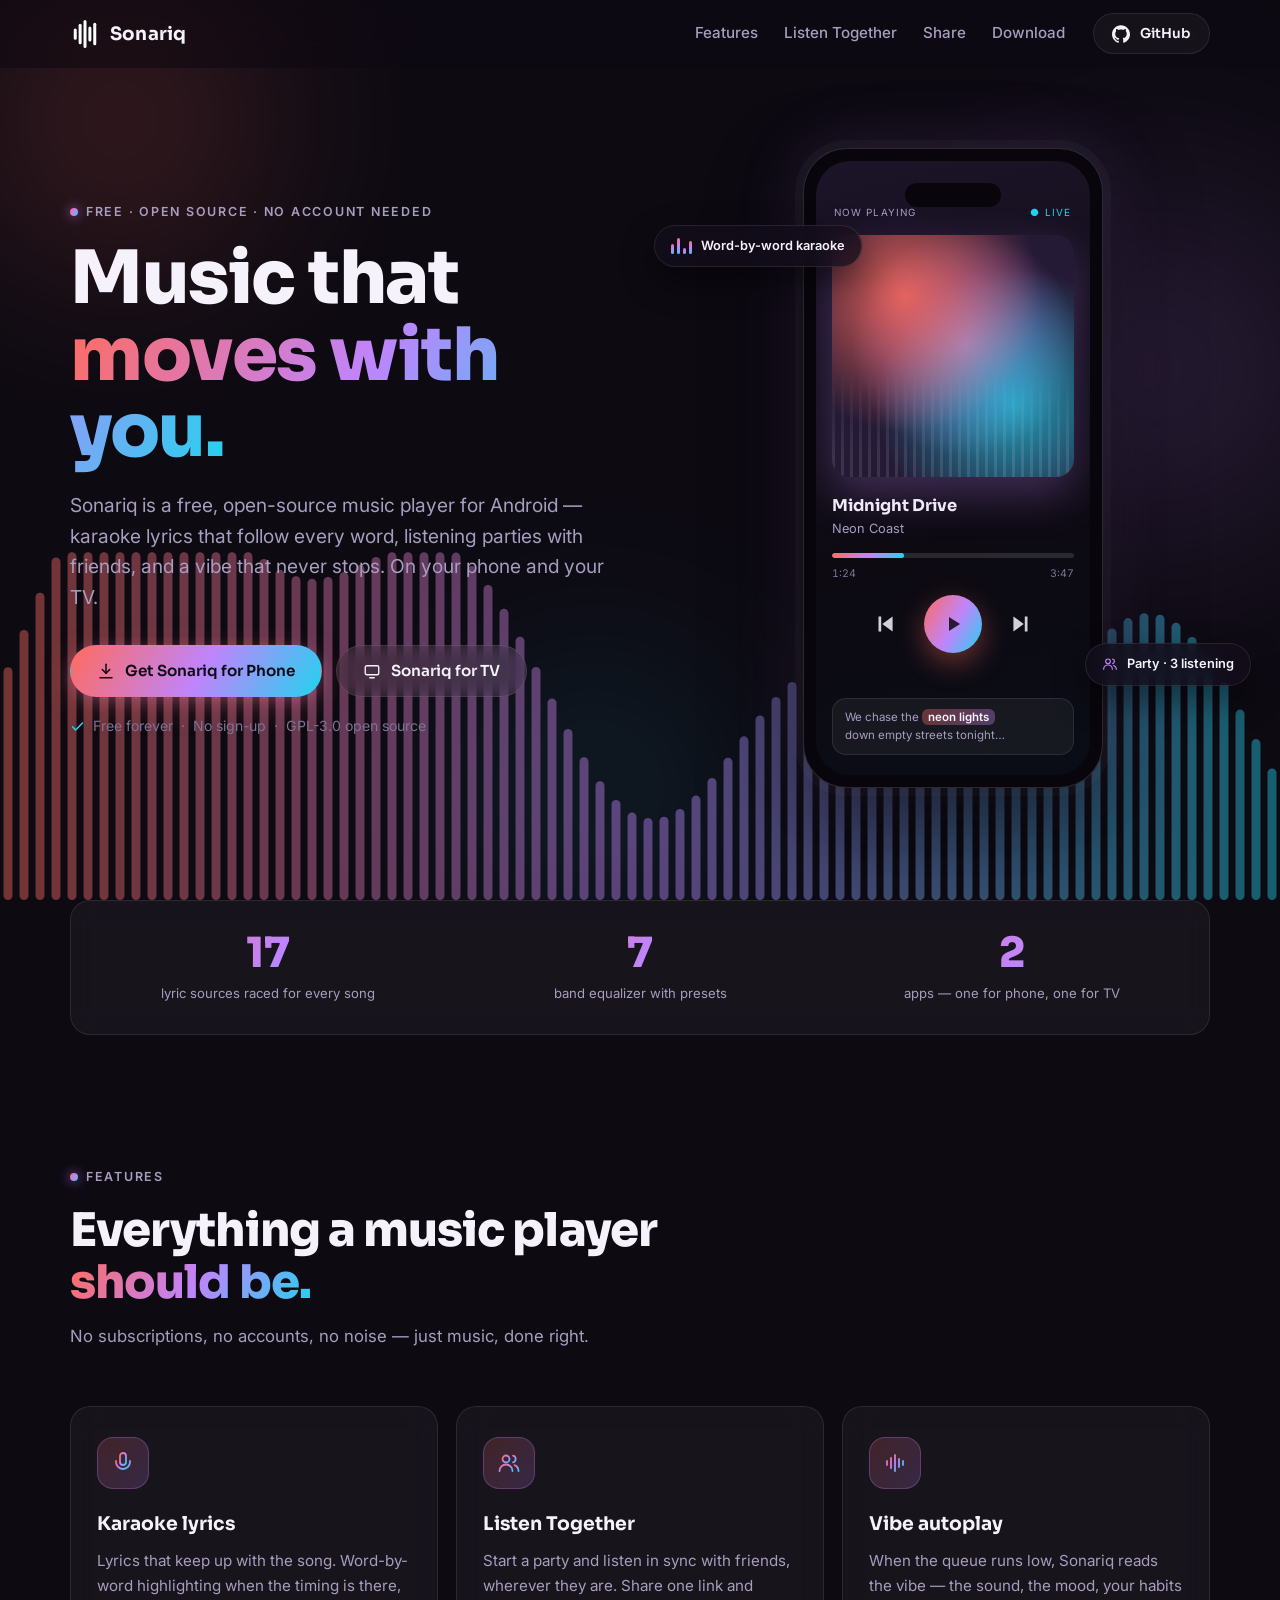
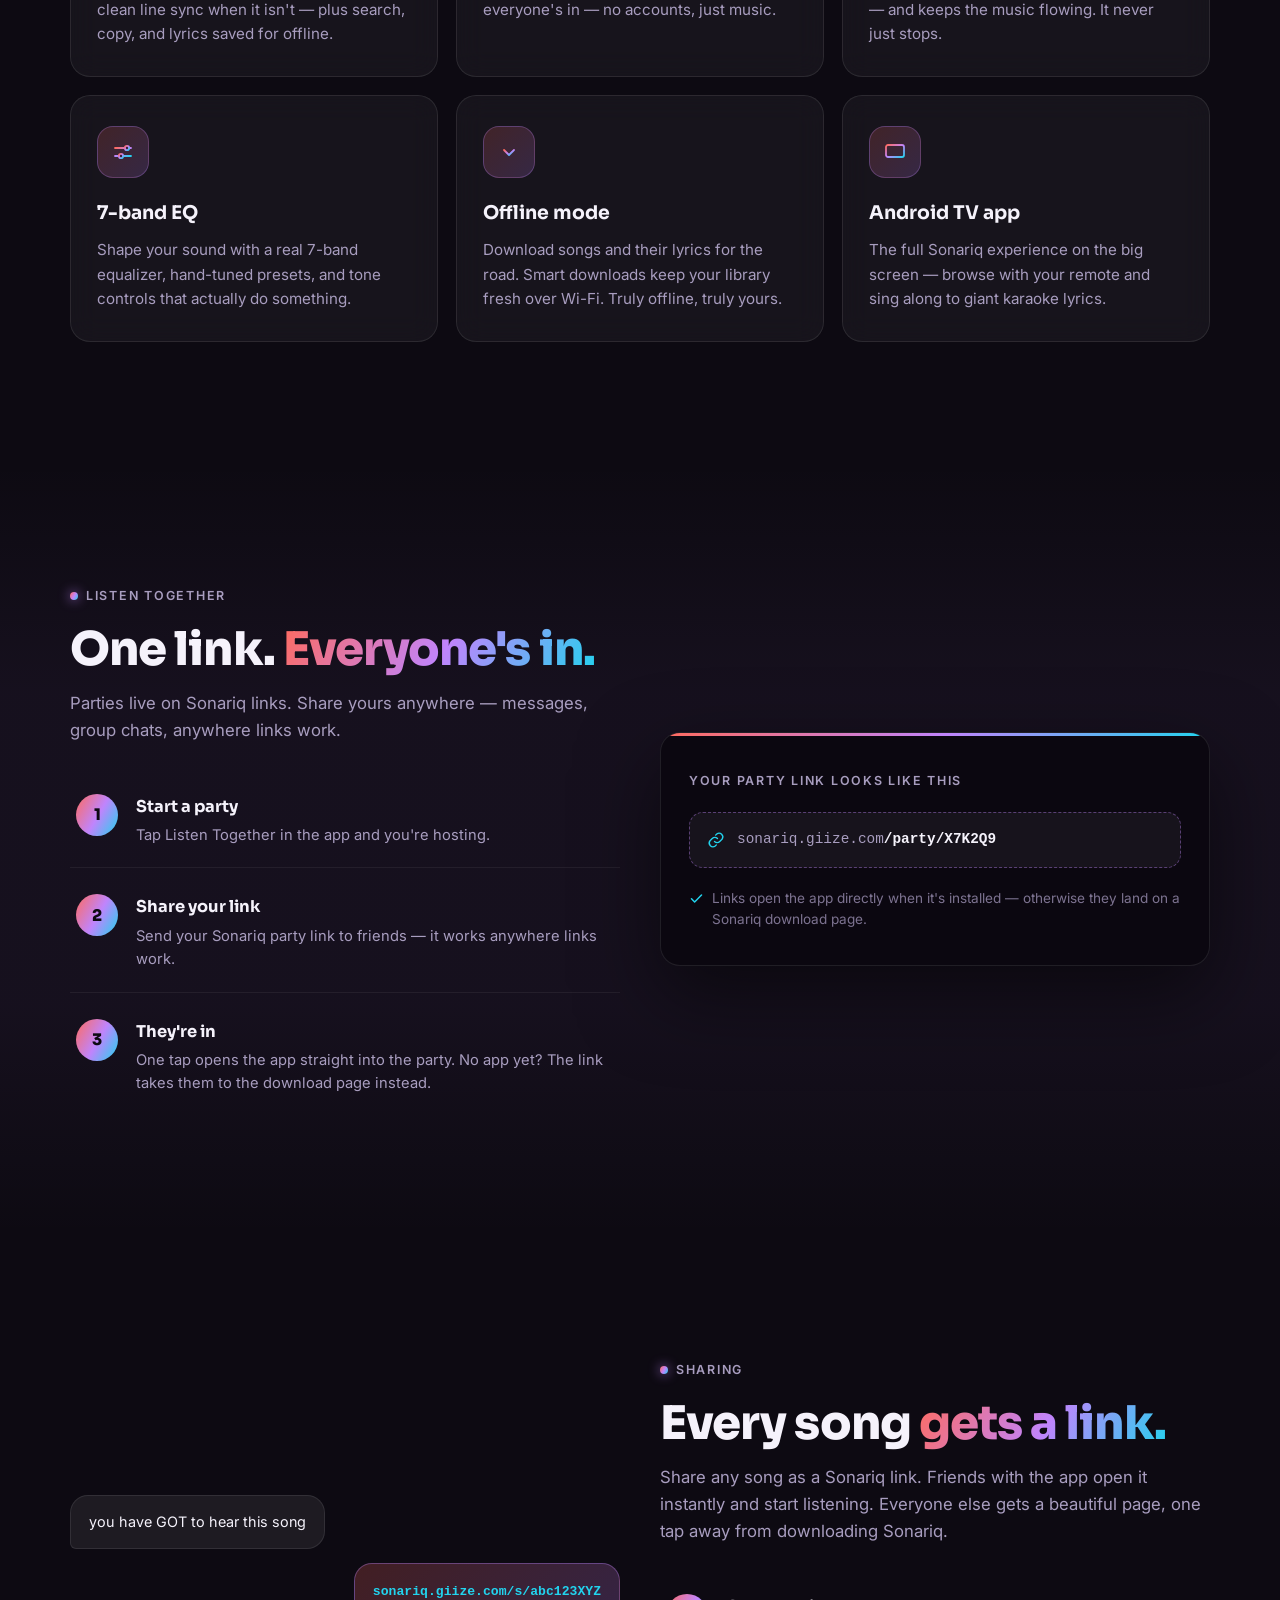
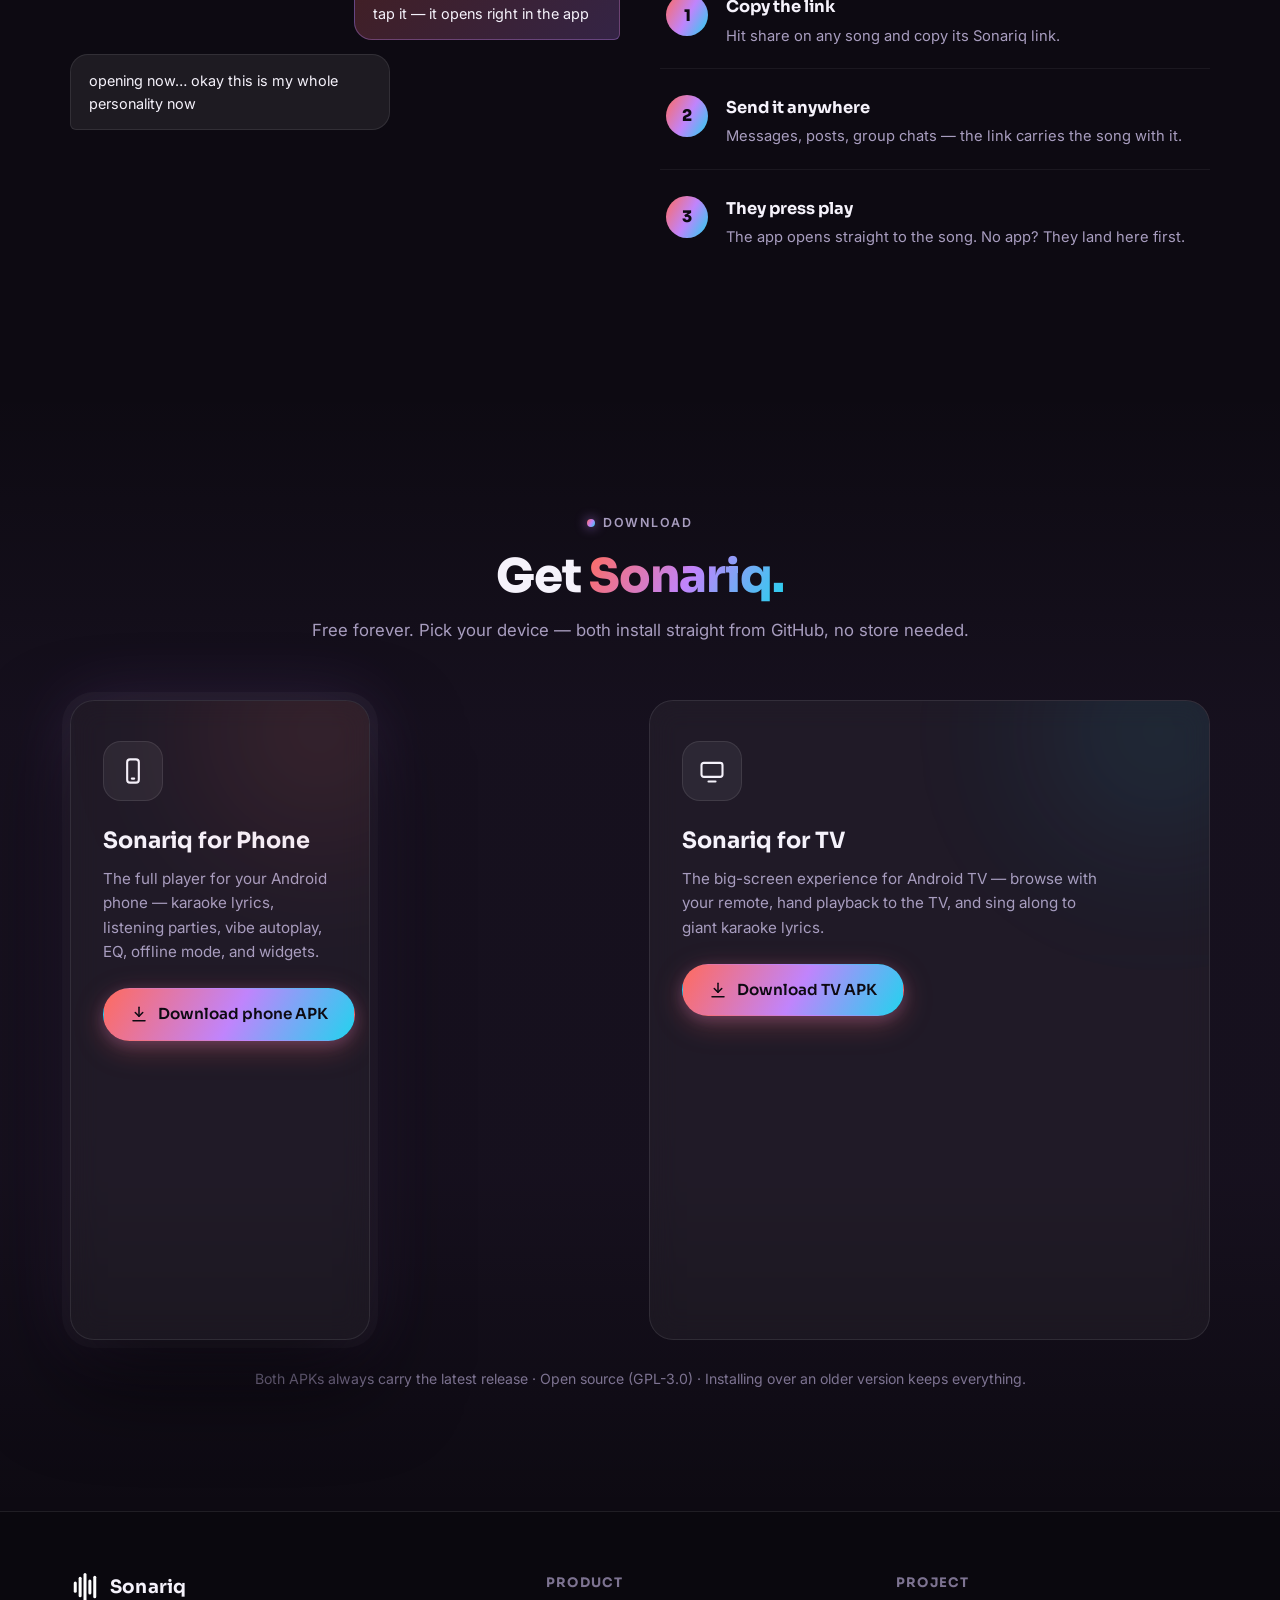
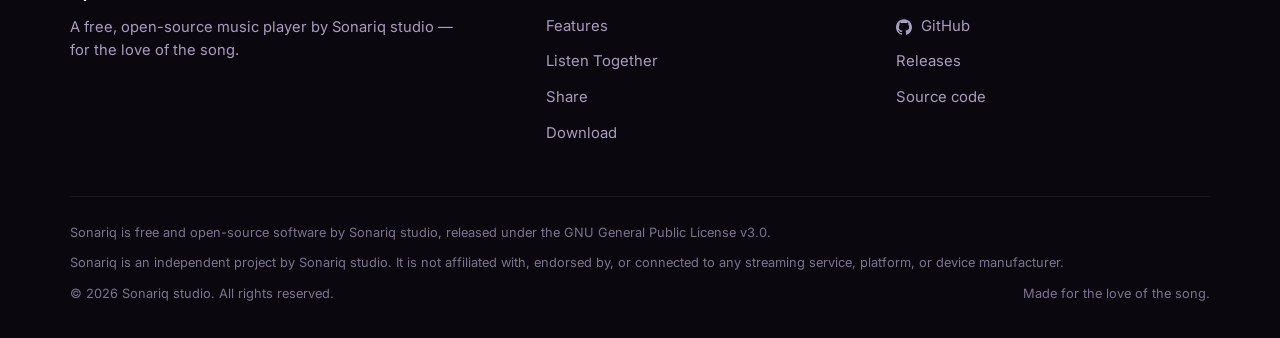
==== commit bfe65fc1: "Website: clean footer credit" ====
--- a/index.html
+++ b/index.html
@@ -277,7 +277,7 @@
       </div>
     </div>
     <div class="legal">
-      <p>Sonariq is free and open-source software, forked from the open-source BitChord project and released under the GNU General Public License v3.0.</p>
+      <p>Sonariq is free and open-source software by Sonariq studio, released under the GNU General Public License v3.0.</p>
       <p>Sonariq is an independent project by Sonariq studio. It is not affiliated with, endorsed by, or connected to any streaming service, platform, or device manufacturer.</p>
       <div class="copy"><span>© 2026 Sonariq studio. All rights reserved.</span><span>Made for the love of the song.</span></div>
     </div>
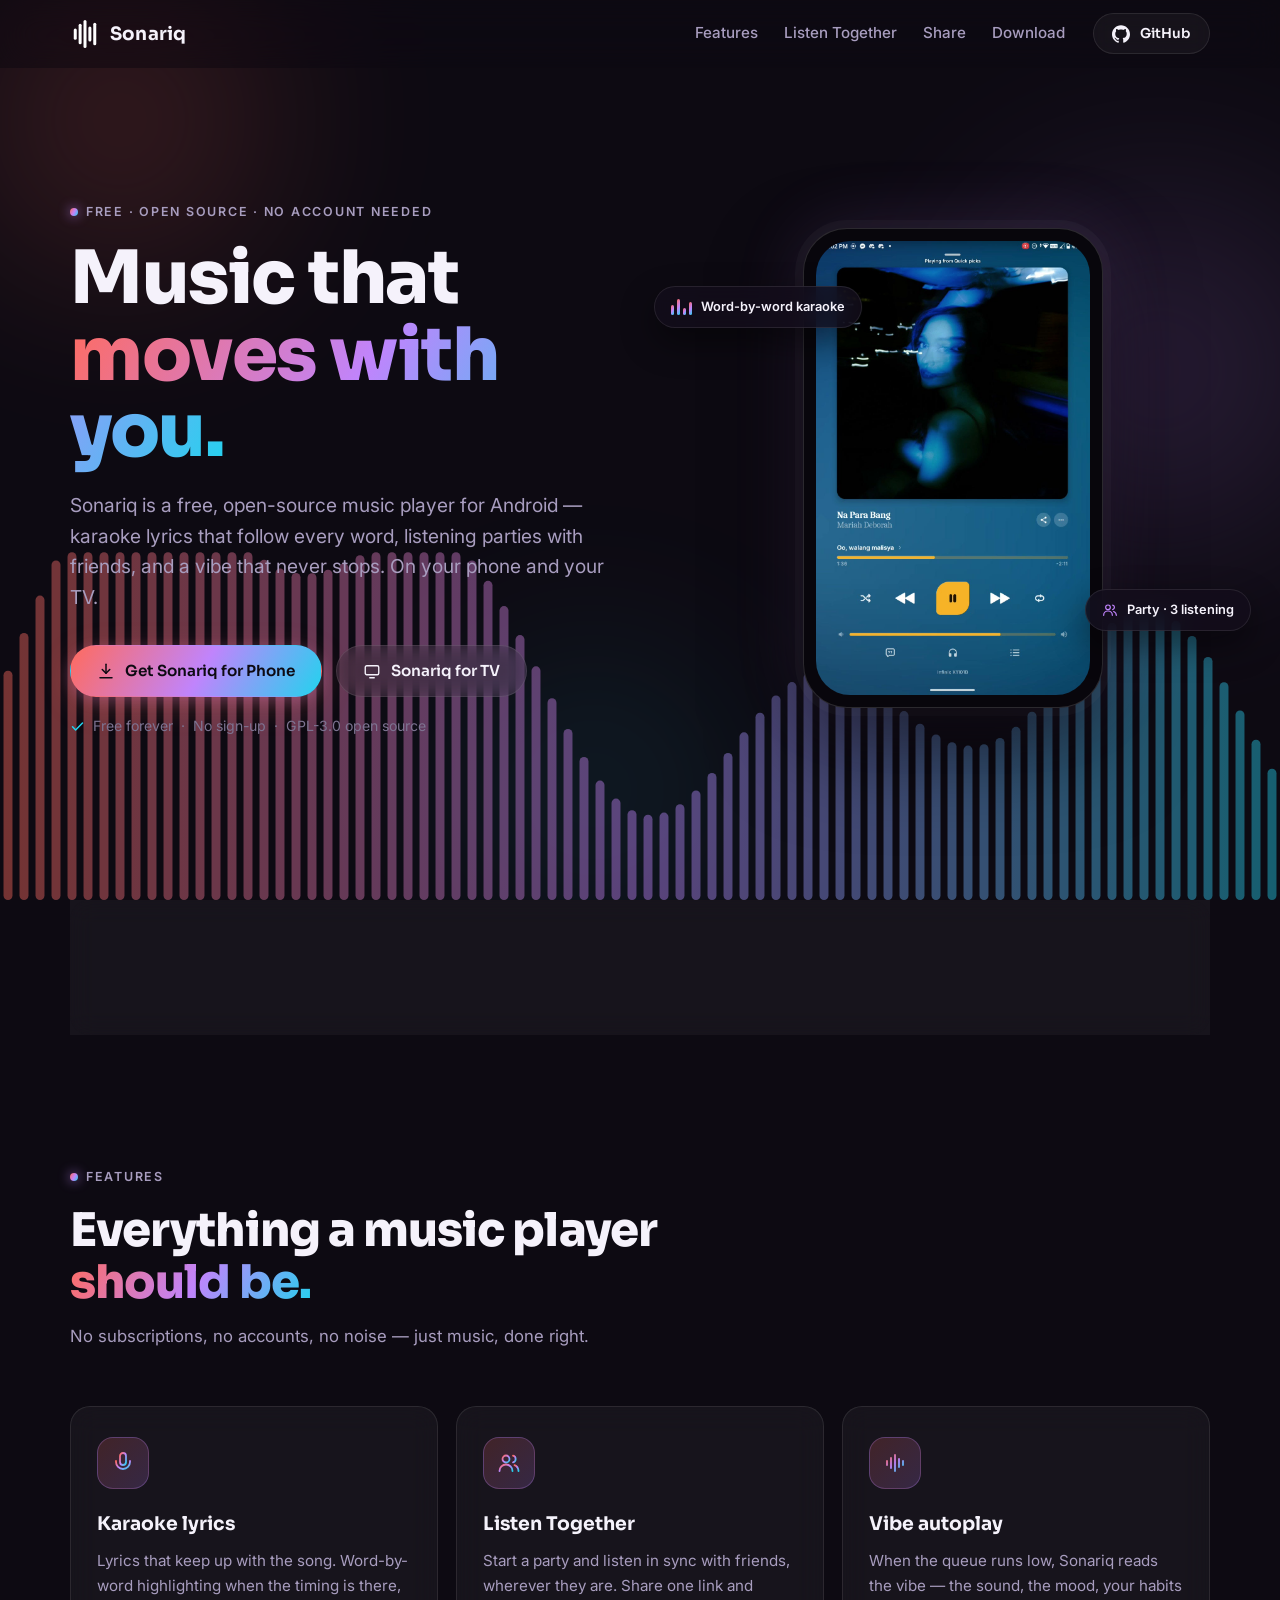
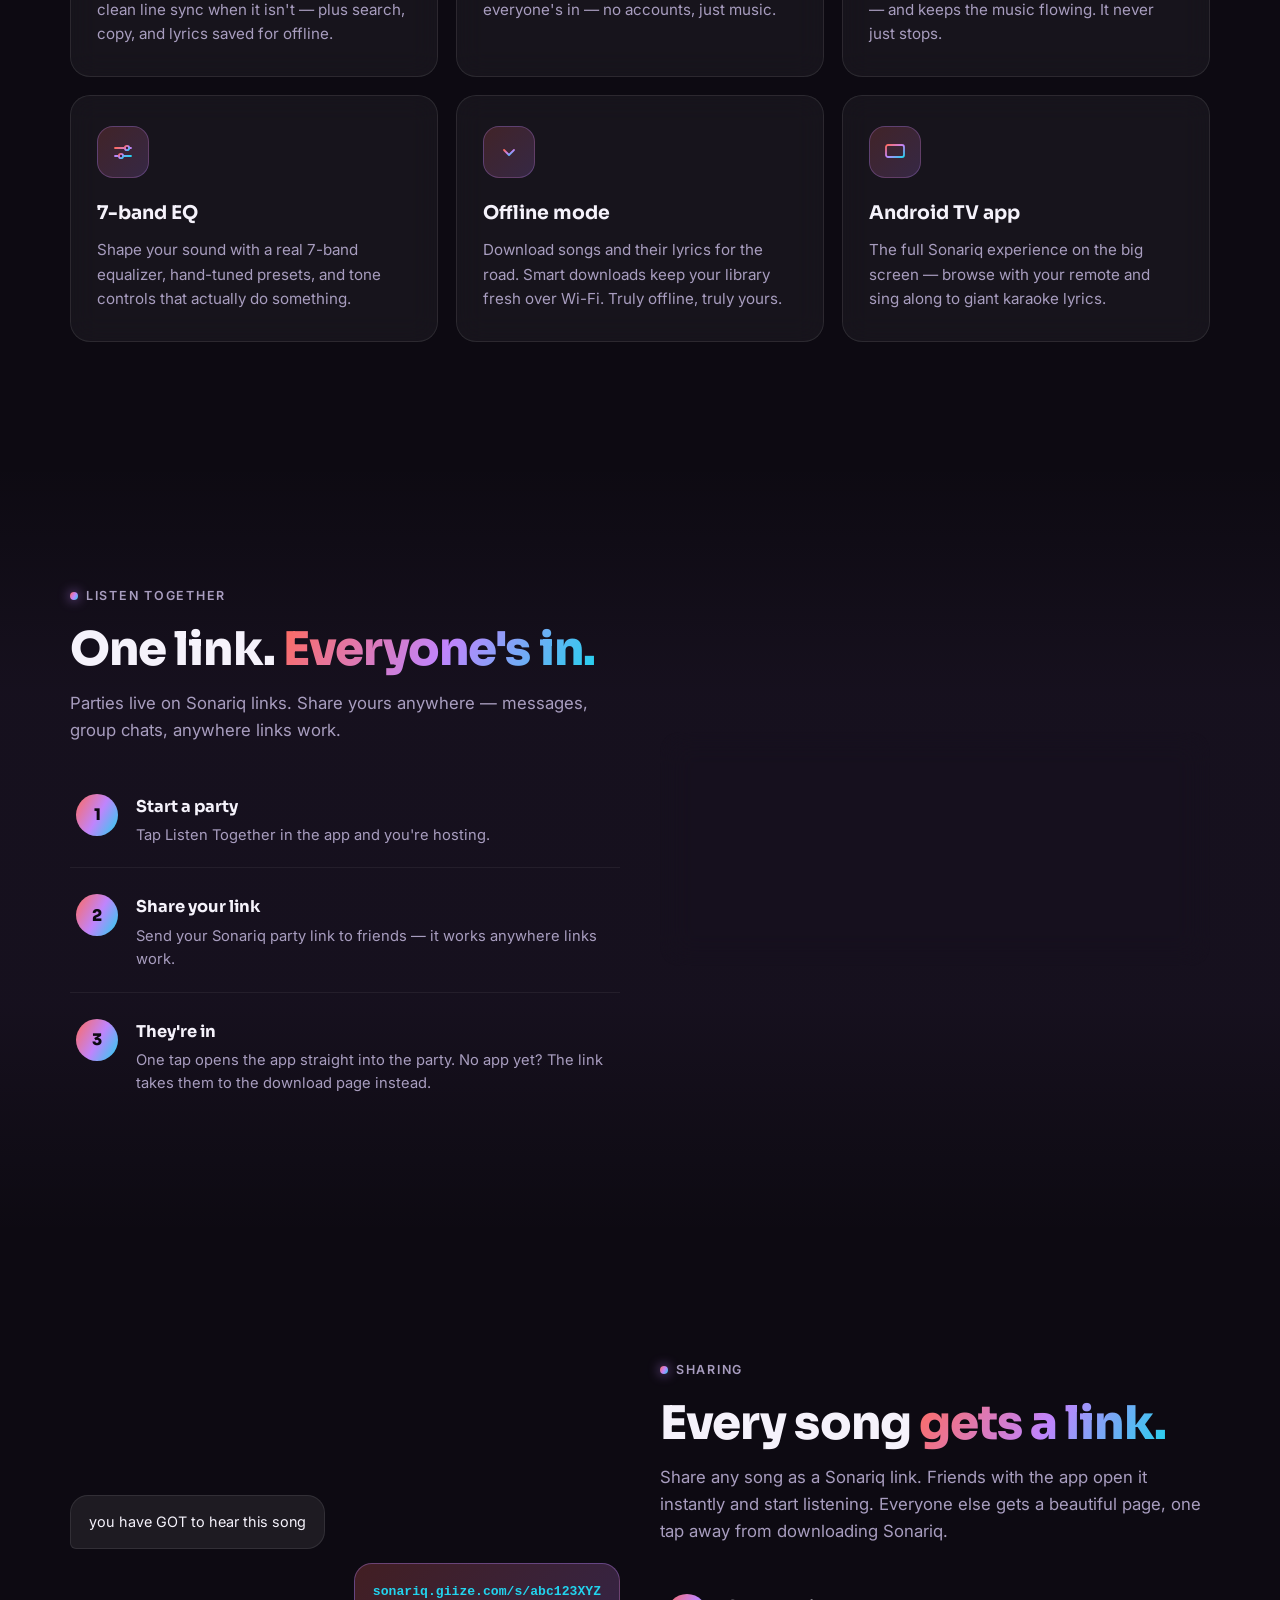
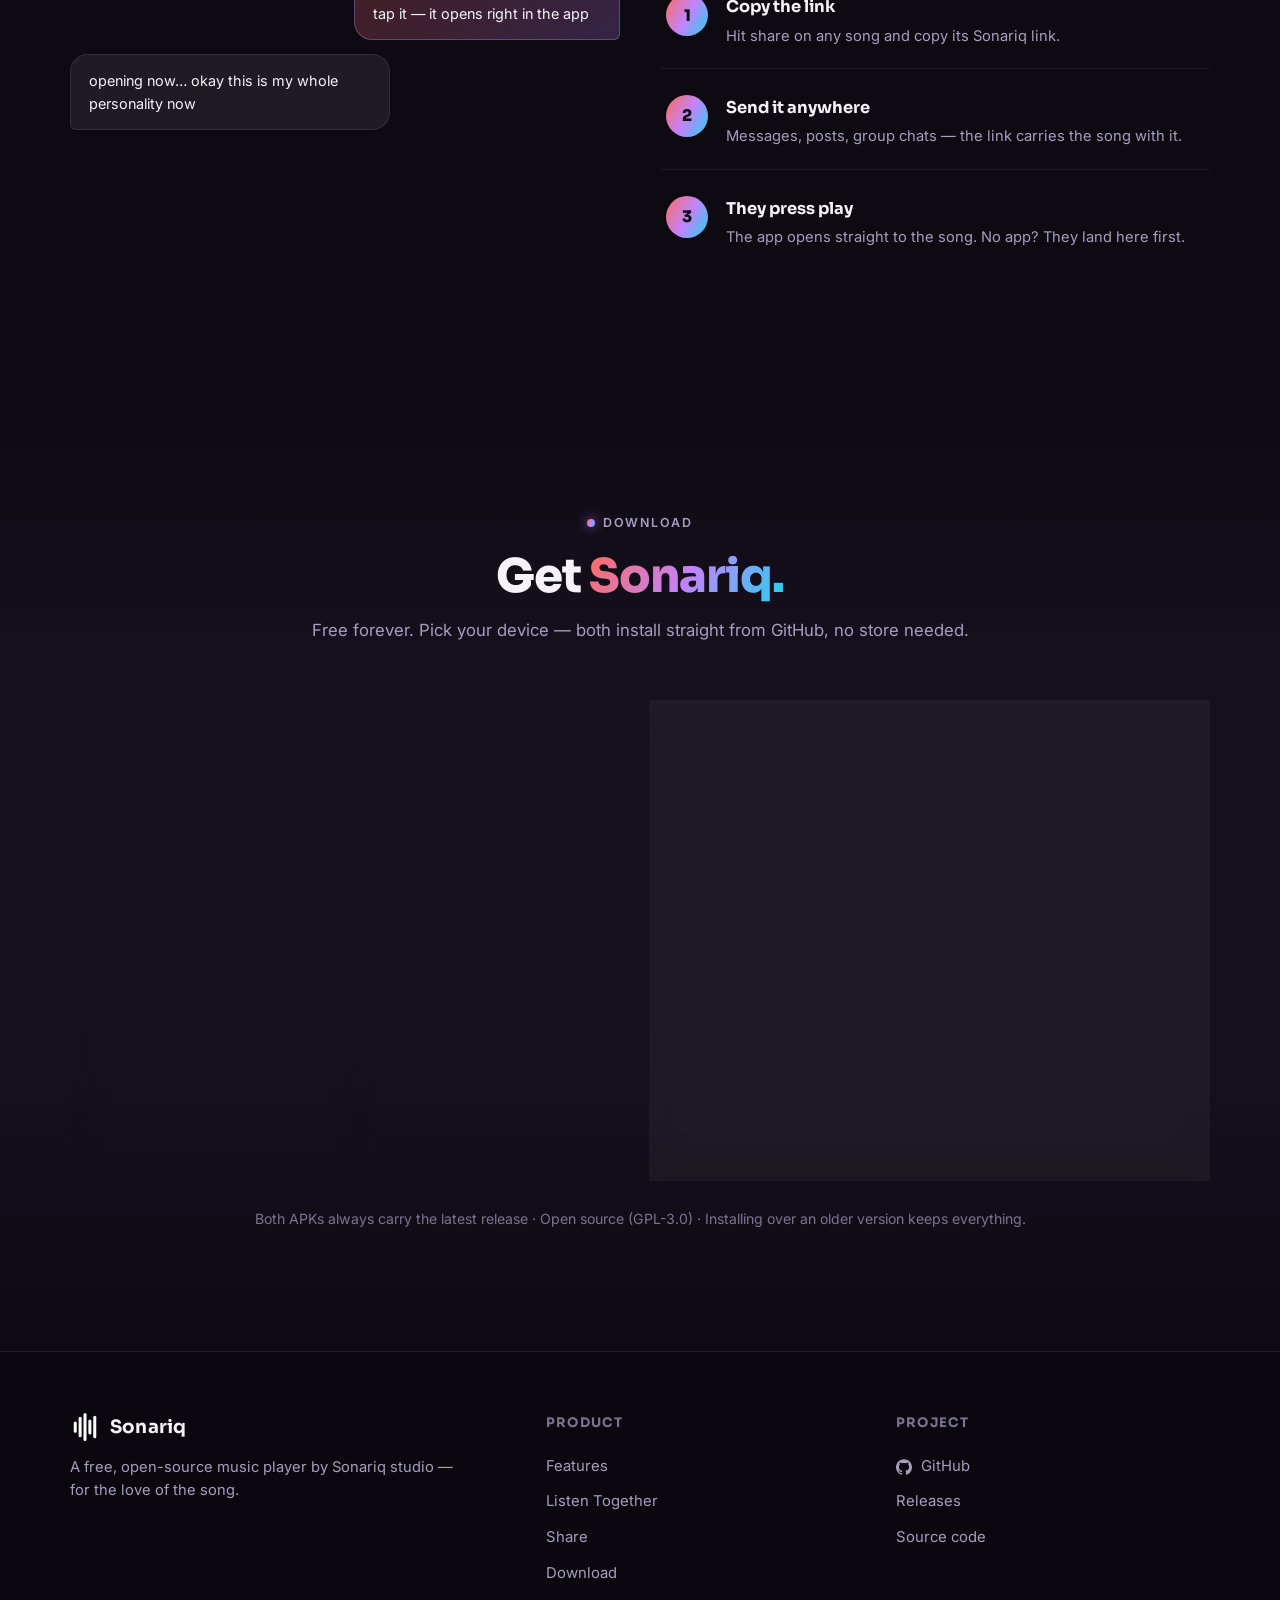
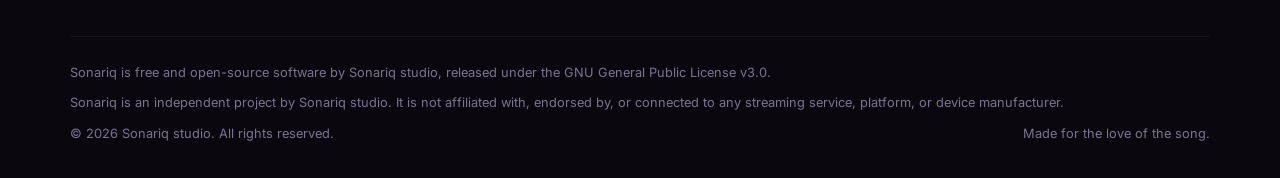
==== commit 50f1a741: "Hero phone shows the real app screenshot" ====
--- a/index.html
+++ b/index.html
@@ -81,21 +81,9 @@
       </div>
       <div class="phone-stage reveal" style="--d:.2s">
         <div class="chip chip-1"><span class="eq"><i></i><i></i><i></i><i></i></span>Word-by-word karaoke</div>
-        <div class="phone" role="img" aria-label="Sonariq Now Playing screen mockup">
-          <div class="phone-screen">
-            <div class="phone-notch"></div>
-            <div class="np-top"><span>Now playing</span><span style="color:#22d3ee">● Live</span></div>
-            <div class="np-art"></div>
-            <div class="np-title">Midnight Drive</div>
-            <div class="np-artist">Neon Coast</div>
-            <div class="np-progress"><i></i></div>
-            <div class="np-times"><span>1:24</span><span>3:47</span></div>
-            <div class="np-controls">
-              <svg viewBox="0 0 24 24"><path d="M6 5h2.5v14H6zM19 5v14L9.5 12z"/></svg>
-              <span class="np-play"><svg viewBox="0 0 24 24"><path d="M8 5v14l11-7z"/></svg></span>
-              <svg viewBox="0 0 24 24"><path d="M15.5 5H18v14h-2.5zM5 5v14l9.5-7z"/></svg>
-            </div>
-            <div class="np-lyric">We chase the <b>neon lights</b><br>down empty streets tonight…</div>
+        <div class="phone" role="img" aria-label="Sonariq Now Playing on a real phone">
+          <div class="phone-screen phone-screen--real">
+            <img src="assets/app-now-playing.jpg" alt="Sonariq Now Playing screen" loading="eager">
           </div>
         </div>
         <div class="chip chip-2">
--- a/styles.css
+++ b/styles.css
@@ -127,7 +127,7 @@
 /* Phone mockup */
 .phone-stage { position: relative; display: flex; justify-content: center; }
 .phone {
-  width: min(300px, 72vw); aspect-ratio: 9 / 19.2;
+  width: min(300px, 72vw); aspect-ratio: 5 / 8;
   background: #08060c; border-radius: 44px; padding: 12px;
   border: 1px solid rgba(255,255,255,0.14);
   box-shadow: 0 40px 90px rgba(0,0,0,0.6), 0 0 0 8px rgba(255,255,255,0.03), 0 0 70px rgba(192,132,252,0.16);
@@ -139,6 +139,11 @@
   width: 100%; height: 100%; border-radius: 34px; overflow: hidden;
   background: linear-gradient(165deg, #1c1428 0%, #0d0a12 60%, #0a0d16 100%);
   display: flex; flex-direction: column; padding: 18px 16px 20px; position: relative;
+}
+/* Real app screenshot in the hero phone — the frame hugs the shot. */
+.phone-screen--real { padding: 0; }
+.phone-screen--real img {
+  width: 100%; height: 100%; object-fit: cover; display: block;
 }
 .phone-notch { position: absolute; top: 22px; left: 50%; transform: translateX(-50%); width: 96px; height: 24px; background: #08060c; border-radius: 999px; z-index: 3; }
 .np-top { display: flex; align-items: center; justify-content: space-between; margin: 26px 2px 14px; color: var(--muted); font-size: 0.62rem; letter-spacing: 0.12em; text-transform: uppercase; }
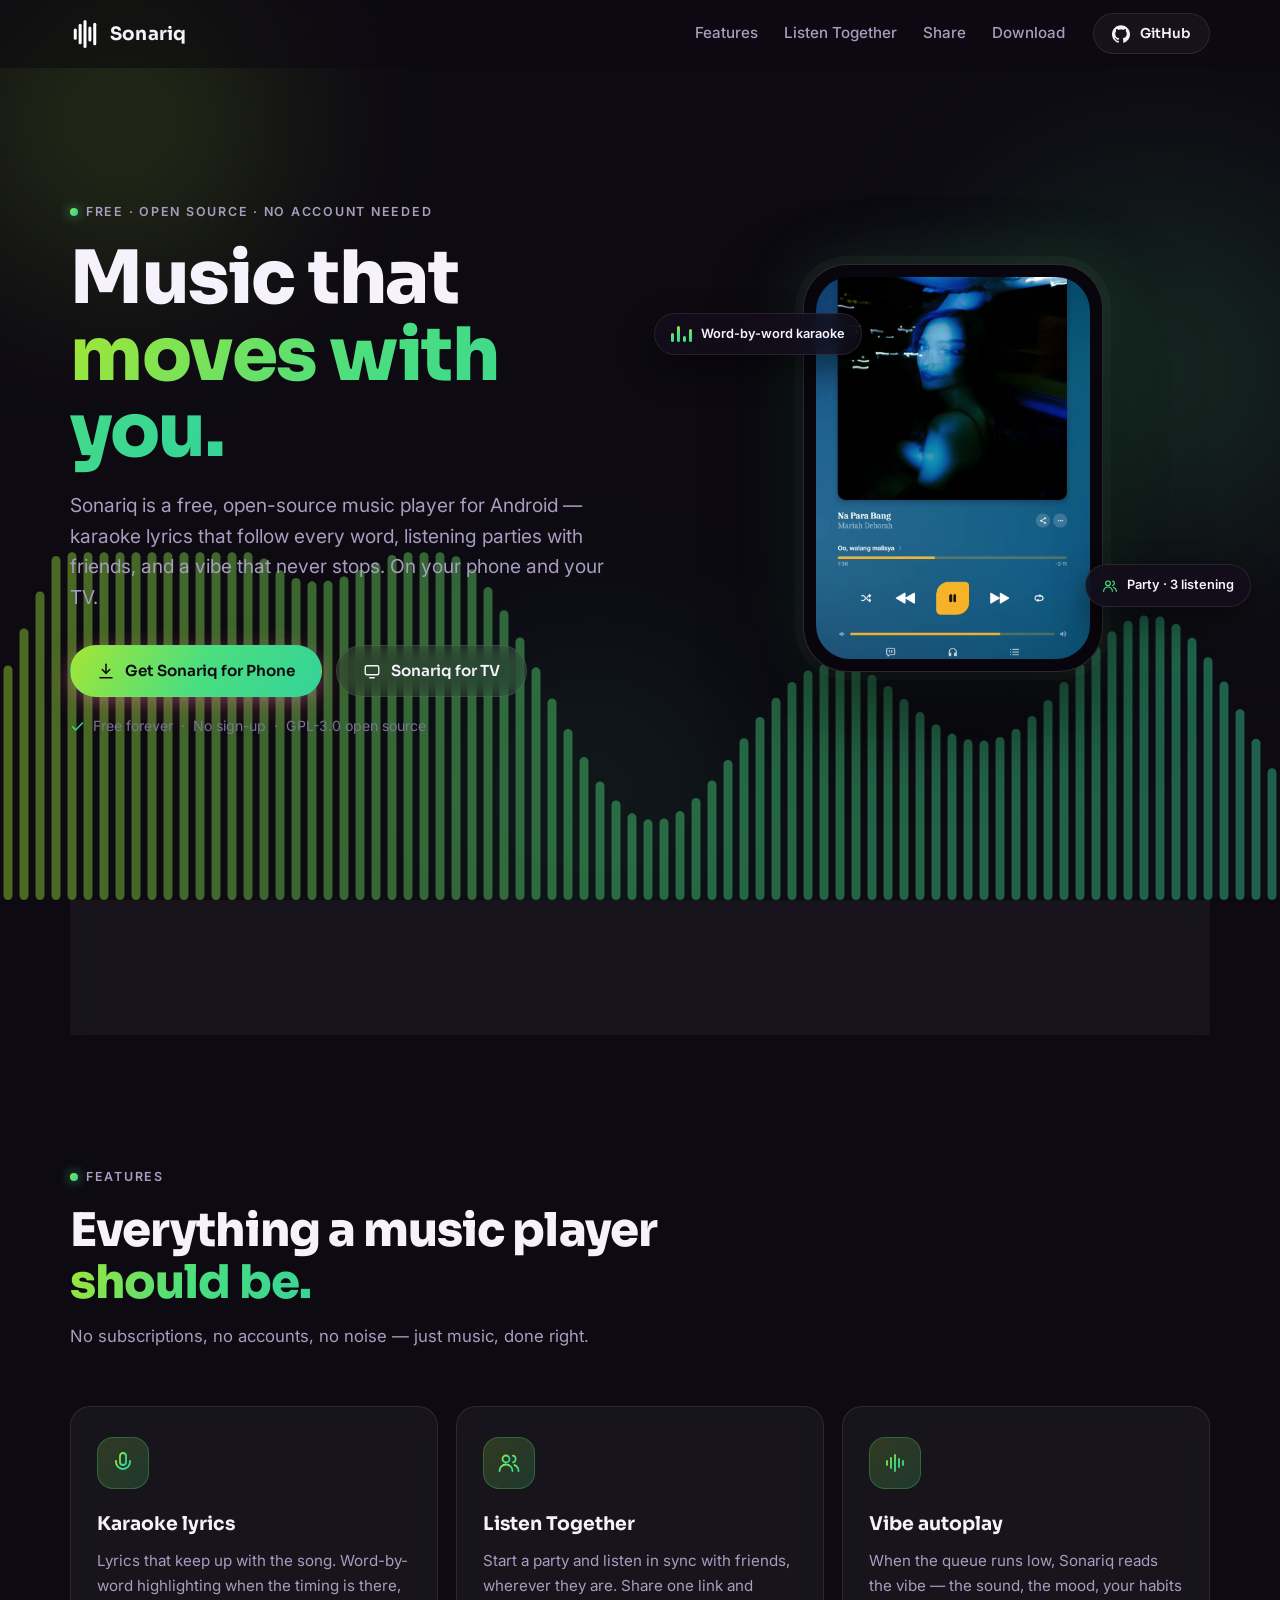
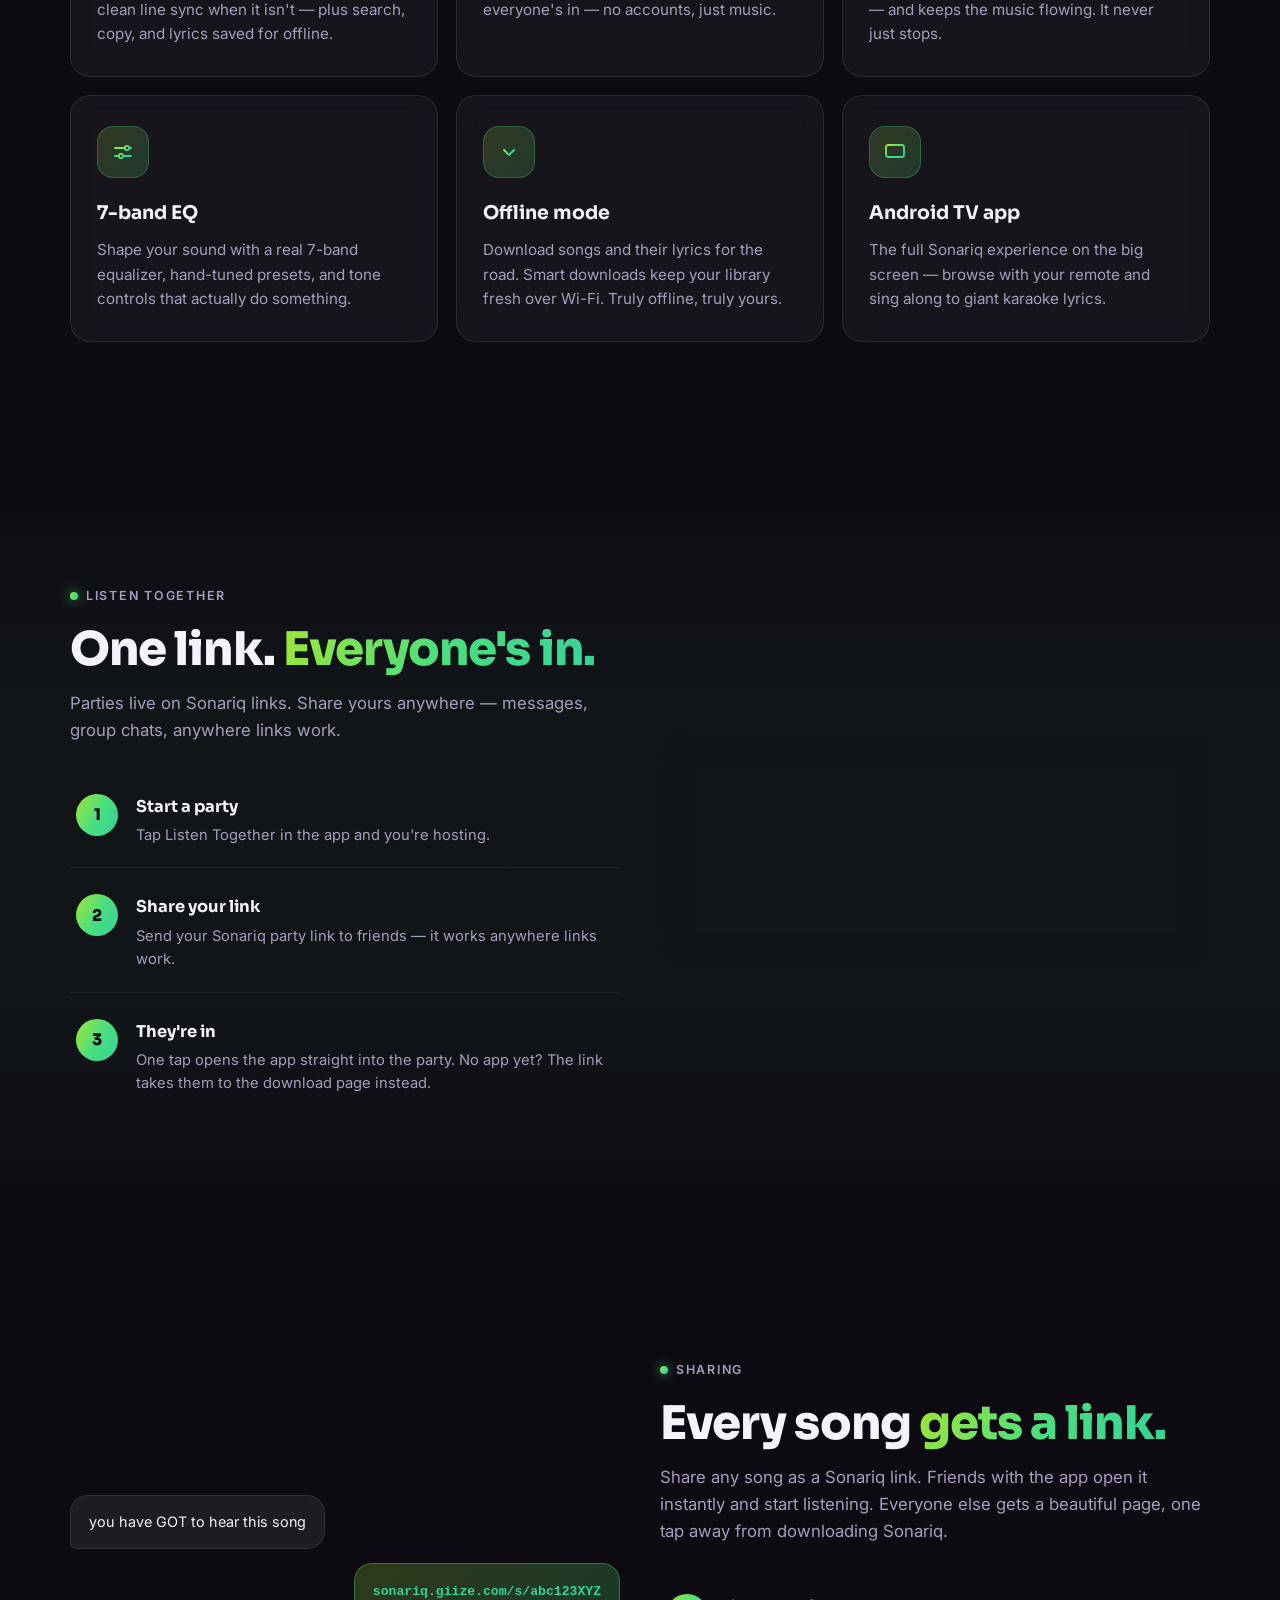
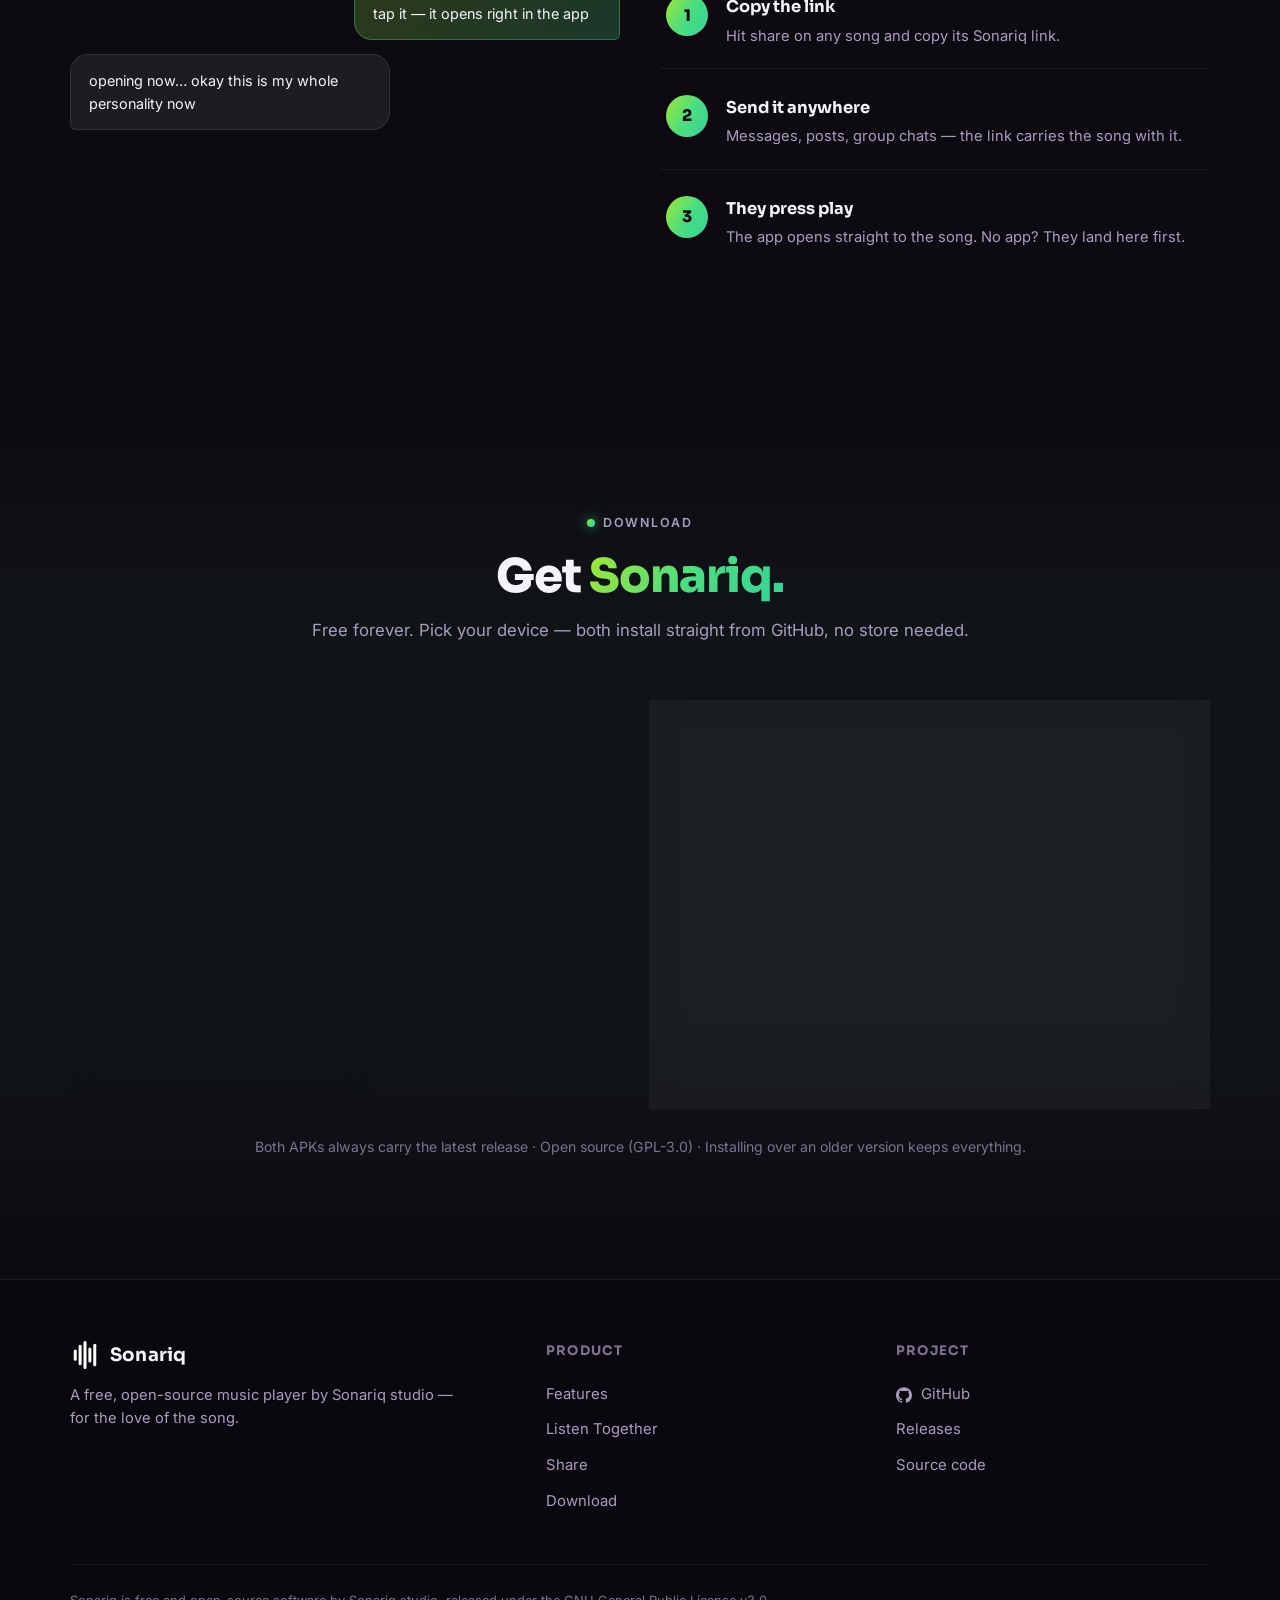
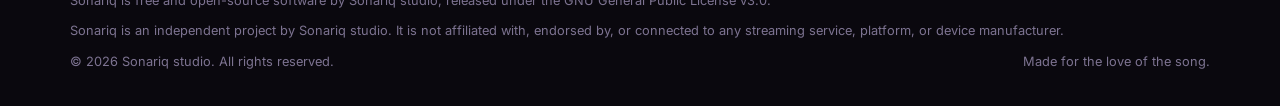
==== commit c1450da3: "Website retheme: Sonariq green throughout" ====
--- a/index.html
+++ b/index.html
@@ -10,7 +10,7 @@
 <link rel="preconnect" href="https://fonts.gstatic.com" crossorigin>
 <link href="https://fonts.googleapis.com/css2?family=Inter:wght@400;500;600;700&family=Sora:wght@600;700;800&display=swap" rel="stylesheet">
 <link rel="stylesheet" href="/styles.css">
-<link rel="icon" href="data:image/svg+xml,%3Csvg xmlns='http://www.w3.org/2000/svg' viewBox='0 0 32 32'%3E%3Crect x='4' y='10' width='3.2' height='12' rx='1.6' fill='%23ff6b5e'/%3E%3Crect x='9.2' y='5' width='3.2' height='22' rx='1.6' fill='%23c084fc'/%3E%3Crect x='14.4' y='1' width='3.2' height='30' rx='1.6' fill='%23ffffff'/%3E%3Crect x='19.6' y='8' width='3.2' height='16' rx='1.6' fill='%2322d3ee'/%3E%3Crect x='24.8' y='4' width='3.2' height='24' rx='1.6' fill='%23c084fc'/%3E%3C/svg%3E">
+<link rel="icon" href="data:image/svg+xml,%3Csvg xmlns='http://www.w3.org/2000/svg' viewBox='0 0 32 32'%3E%3Crect x='4' y='10' width='3.2' height='12' rx='1.6' fill='%23a3e635'/%3E%3Crect x='9.2' y='5' width='3.2' height='22' rx='1.6' fill='%234ade80'/%3E%3Crect x='14.4' y='1' width='3.2' height='30' rx='1.6' fill='%23ffffff'/%3E%3Crect x='19.6' y='8' width='3.2' height='16' rx='1.6' fill='%2334d399'/%3E%3Crect x='24.8' y='4' width='3.2' height='24' rx='1.6' fill='%234ade80'/%3E%3C/svg%3E">
 </head>
 <body>
 
@@ -18,7 +18,7 @@
 <svg width="0" height="0" style="position:absolute" aria-hidden="true">
   <defs>
     <linearGradient id="iconGrad" x1="0" y1="0" x2="1" y2="1">
-      <stop offset="0" stop-color="#ff6b5e"/><stop offset="0.5" stop-color="#c084fc"/><stop offset="1" stop-color="#22d3ee"/>
+      <stop offset="0" stop-color="#a3e635"/><stop offset="0.5" stop-color="#4ade80"/><stop offset="1" stop-color="#34d399"/>
     </linearGradient>
   </defs>
 </svg>
@@ -87,7 +87,7 @@
           </div>
         </div>
         <div class="chip chip-2">
-          <svg viewBox="0 0 24 24" fill="none" stroke="#c084fc" stroke-width="1.8" stroke-linecap="round"><circle cx="9" cy="8" r="3.5"/><path d="M2.5 20a6.5 6.5 0 0 1 13 0"/><path d="M16 4.6a3.5 3.5 0 0 1 0 6.8"/><path d="M17.5 14.2a6.5 6.5 0 0 1 4 5.8"/></svg>
+          <svg viewBox="0 0 24 24" fill="none" stroke="#4ade80" stroke-width="1.8" stroke-linecap="round"><circle cx="9" cy="8" r="3.5"/><path d="M2.5 20a6.5 6.5 0 0 1 13 0"/><path d="M16 4.6a3.5 3.5 0 0 1 0 6.8"/><path d="M17.5 14.2a6.5 6.5 0 0 1 4 5.8"/></svg>
           Party · 3 listening
         </div>
       </div>
--- a/styles.css
+++ b/styles.css
@@ -6,13 +6,13 @@
   --surface: rgba(255, 255, 255, 0.045);
   --surface-2: rgba(255, 255, 255, 0.07);
   --stroke: rgba(255, 255, 255, 0.09);
-  --coral: #ff6b5e;
-  --orchid: #c084fc;
-  --cyan: #22d3ee;
+  --coral: #a3e635;
+  --orchid: #4ade80;
+  --cyan: #34d399;
   --text: #f5f2fb;
   --muted: #a89dbf;
   --muted-2: #7d7391;
-  --grad: linear-gradient(120deg, #ff6b5e 0%, #c084fc 52%, #22d3ee 100%);
+  --grad: linear-gradient(120deg, #a3e635 0%, #4ade80 52%, #34d399 100%);
   --radius: 20px;
   --font-display: "Sora", "Inter", system-ui, -apple-system, "Segoe UI", sans-serif;
   --font-body: "Inter", system-ui, -apple-system, "Segoe UI", sans-serif;
@@ -101,9 +101,9 @@
 }
 #wave { position: absolute; inset: auto 0 0 0; width: 100%; height: 42%; opacity: 0.5; pointer-events: none; }
 .blob { position: absolute; border-radius: 50%; filter: blur(90px); opacity: 0.5; pointer-events: none; animation: drift 14s ease-in-out infinite alternate; }
-.blob-1 { width: 480px; height: 480px; background: radial-gradient(circle, rgba(255,107,94,0.5), transparent 65%); top: -120px; left: -120px; }
-.blob-2 { width: 560px; height: 560px; background: radial-gradient(circle, rgba(192,132,252,0.42), transparent 65%); top: 10%; right: -160px; animation-delay: -5s; }
-.blob-3 { width: 420px; height: 420px; background: radial-gradient(circle, rgba(34,211,238,0.3), transparent 65%); bottom: -100px; left: 30%; animation-delay: -9s; }
+.blob-1 { width: 480px; height: 480px; background: radial-gradient(circle, rgba(163,230,53,0.5), transparent 65%); top: -120px; left: -120px; }
+.blob-2 { width: 560px; height: 560px; background: radial-gradient(circle, rgba(74,222,128,0.42), transparent 65%); top: 10%; right: -160px; animation-delay: -5s; }
+.blob-3 { width: 420px; height: 420px; background: radial-gradient(circle, rgba(52,211,153,0.3), transparent 65%); bottom: -100px; left: 30%; animation-delay: -9s; }
 @keyframes drift { from { transform: translate(0, 0) scale(1); } to { transform: translate(50px, 36px) scale(1.12); } }
 .hero-grid { position: relative; z-index: 2; display: grid; gap: 56px; align-items: center; }
 .eyebrow {
@@ -111,7 +111,7 @@
   font-size: 0.78rem; font-weight: 600; letter-spacing: 0.14em; text-transform: uppercase;
   color: var(--muted); margin-bottom: 18px;
 }
-.eyebrow .dot { width: 8px; height: 8px; border-radius: 50%; background: var(--grad); box-shadow: 0 0 12px rgba(192,132,252,0.8); animation: pulse 2.2s ease-in-out infinite; }
+.eyebrow .dot { width: 8px; height: 8px; border-radius: 50%; background: var(--grad); box-shadow: 0 0 12px rgba(74,222,128,0.8); animation: pulse 2.2s ease-in-out infinite; }
 @keyframes pulse { 0%, 100% { transform: scale(1); opacity: 1; } 50% { transform: scale(1.5); opacity: 0.6; } }
 .hero h1 {
   font-family: var(--font-display); font-weight: 800;
@@ -127,10 +127,10 @@
 /* Phone mockup */
 .phone-stage { position: relative; display: flex; justify-content: center; }
 .phone {
-  width: min(300px, 72vw); aspect-ratio: 5 / 8;
+  width: min(300px, 72vw); aspect-ratio: 900 / 1224;
   background: #08060c; border-radius: 44px; padding: 12px;
   border: 1px solid rgba(255,255,255,0.14);
-  box-shadow: 0 40px 90px rgba(0,0,0,0.6), 0 0 0 8px rgba(255,255,255,0.03), 0 0 70px rgba(192,132,252,0.16);
+  box-shadow: 0 40px 90px rgba(0,0,0,0.6), 0 0 0 8px rgba(255,255,255,0.03), 0 0 70px rgba(74,222,128,0.16);
   animation: float 6s ease-in-out infinite;
   position: relative; z-index: 2;
 }
@@ -150,11 +150,11 @@
 .np-art {
   aspect-ratio: 1; border-radius: 18px; margin-bottom: 16px; position: relative; overflow: hidden;
   background:
-    radial-gradient(circle at 30% 25%, rgba(255,107,94,0.85), transparent 55%),
-    radial-gradient(circle at 75% 70%, rgba(34,211,238,0.7), transparent 55%),
-    radial-gradient(circle at 55% 45%, rgba(192,132,252,0.8), transparent 60%),
+    radial-gradient(circle at 30% 25%, rgba(163,230,53,0.85), transparent 55%),
+    radial-gradient(circle at 75% 70%, rgba(52,211,153,0.7), transparent 55%),
+    radial-gradient(circle at 55% 45%, rgba(74,222,128,0.8), transparent 60%),
     #241a35;
-  box-shadow: 0 18px 44px rgba(192,132,252,0.28);
+  box-shadow: 0 18px 44px rgba(74,222,128,0.28);
 }
 .np-art::after {
   content: ""; position: absolute; inset: 0;
@@ -171,13 +171,13 @@
 .np-times { display: flex; justify-content: space-between; color: var(--muted-2); font-size: 0.66rem; margin-bottom: 12px; font-variant-numeric: tabular-nums; }
 .np-controls { display: flex; align-items: center; justify-content: center; gap: 26px; margin-bottom: 16px; }
 .np-controls svg { width: 26px; height: 26px; fill: var(--text); opacity: 0.85; }
-.np-play { width: 58px; height: 58px; border-radius: 50%; background: var(--grad); display: flex; align-items: center; justify-content: center; box-shadow: 0 10px 28px rgba(255,107,94,0.4); }
+.np-play { width: 58px; height: 58px; border-radius: 50%; background: var(--grad); display: flex; align-items: center; justify-content: center; box-shadow: 0 10px 28px rgba(163,230,53,0.4); }
 .np-play svg { width: 24px; height: 24px; fill: #0d0a12; }
 .np-lyric {
   margin-top: auto; background: rgba(255,255,255,0.05); border: 1px solid var(--stroke);
   border-radius: 14px; padding: 10px 12px; font-size: 0.72rem; color: var(--muted); line-height: 1.5;
 }
-.np-lyric b { color: var(--text); background: linear-gradient(120deg, rgba(255,107,94,0.35), rgba(192,132,252,0.35)); border-radius: 6px; padding: 1px 6px; font-weight: 600; }
+.np-lyric b { color: var(--text); background: linear-gradient(120deg, rgba(163,230,53,0.35), rgba(74,222,128,0.35)); border-radius: 6px; padding: 1px 6px; font-weight: 600; }
 .chip {
   position: absolute; z-index: 3; display: flex; align-items: center; gap: 9px;
   background: rgba(20, 14, 28, 0.78); border: 1px solid var(--stroke); border-radius: 999px;
@@ -226,21 +226,21 @@
 }
 .feat::before {
   content: ""; position: absolute; inset: 0; opacity: 0; transition: opacity 0.35s; pointer-events: none;
-  background: radial-gradient(420px circle at var(--mx, 50%) var(--my, 50%), rgba(192,132,252,0.16), transparent 55%);
+  background: radial-gradient(420px circle at var(--mx, 50%) var(--my, 50%), rgba(74,222,128,0.16), transparent 55%);
 }
 .feat:hover::before { opacity: 1; }
-.feat:hover { border-color: rgba(192,132,252,0.35); box-shadow: 0 24px 60px rgba(0,0,0,0.4); }
+.feat:hover { border-color: rgba(74,222,128,0.35); box-shadow: 0 24px 60px rgba(0,0,0,0.4); }
 .feat-icon {
   width: 52px; height: 52px; border-radius: 16px; display: flex; align-items: center; justify-content: center;
-  background: linear-gradient(135deg, rgba(255,107,94,0.18), rgba(192,132,252,0.18));
-  border: 1px solid rgba(192,132,252,0.28); margin-bottom: 20px;
+  background: linear-gradient(135deg, rgba(163,230,53,0.18), rgba(74,222,128,0.18));
+  border: 1px solid rgba(74,222,128,0.28); margin-bottom: 20px;
 }
 .feat-icon svg { width: 24px; height: 24px; stroke: url(#iconGrad); }
 .feat h3 { font-family: var(--font-display); font-size: 1.18rem; font-weight: 700; margin-bottom: 10px; }
 .feat p { color: var(--muted); font-size: 0.95rem; }
 
 /* Spotlight / steps */
-.spot { background: linear-gradient(180deg, transparent, rgba(192,132,252,0.05) 30%, rgba(192,132,252,0.05) 70%, transparent); }
+.spot { background: linear-gradient(180deg, transparent, rgba(74,222,128,0.05) 30%, rgba(74,222,128,0.05) 70%, transparent); }
 .spot-grid { display: grid; gap: 40px; align-items: center; }
 .steps { display: flex; flex-direction: column; gap: 6px; margin-top: 30px; }
 .step { display: flex; gap: 18px; padding: 20px 6px; border-bottom: 1px solid rgba(255,255,255,0.06); }
@@ -261,7 +261,7 @@
 .link-card::before { content: ""; position: absolute; inset: 0 0 auto 0; height: 3px; background: var(--grad); }
 .link-row {
   display: flex; align-items: center; gap: 12px;
-  background: rgba(255,255,255,0.05); border: 1px dashed rgba(192,132,252,0.4);
+  background: rgba(255,255,255,0.05); border: 1px dashed rgba(74,222,128,0.4);
   border-radius: 14px; padding: 15px 17px; font-family: ui-monospace, "SF Mono", Menlo, monospace;
   font-size: 0.9rem; margin: 20px 0; word-break: break-all;
 }
@@ -278,7 +278,7 @@
   max-width: 320px; padding: 14px 18px; border-radius: 18px; font-size: 0.9rem;
   background: var(--surface-2); border: 1px solid var(--stroke);
 }
-.msg.me { align-self: flex-end; background: linear-gradient(135deg, rgba(255,107,94,0.22), rgba(192,132,252,0.22)); border-color: rgba(192,132,252,0.35); border-bottom-right-radius: 6px; }
+.msg.me { align-self: flex-end; background: linear-gradient(135deg, rgba(163,230,53,0.22), rgba(74,222,128,0.22)); border-color: rgba(74,222,128,0.35); border-bottom-right-radius: 6px; }
 .msg.them { align-self: flex-start; border-bottom-left-radius: 6px; }
 .msg .songlink { color: var(--cyan); font-weight: 600; font-family: ui-monospace, Menlo, monospace; font-size: 0.82rem; word-break: break-all; }
 
@@ -290,10 +290,10 @@
   -webkit-backdrop-filter: blur(14px); backdrop-filter: blur(14px);
   transition: transform 0.25s, border-color 0.3s, box-shadow 0.3s;
 }
-.dl-card:hover { transform: translateY(-5px); border-color: rgba(192,132,252,0.4); box-shadow: 0 30px 70px rgba(0,0,0,0.45); }
+.dl-card:hover { transform: translateY(-5px); border-color: rgba(74,222,128,0.4); box-shadow: 0 30px 70px rgba(0,0,0,0.45); }
 .dl-card::after { content: ""; position: absolute; width: 340px; height: 340px; border-radius: 50%; filter: blur(80px); opacity: 0.35; top: -140px; right: -120px; pointer-events: none; }
-.dl-card.phone::after { background: radial-gradient(circle, rgba(255,107,94,0.6), transparent 65%); }
-.dl-card.tv::after { background: radial-gradient(circle, rgba(34,211,238,0.5), transparent 65%); }
+.dl-card.phone::after { background: radial-gradient(circle, rgba(163,230,53,0.6), transparent 65%); }
+.dl-card.tv::after { background: radial-gradient(circle, rgba(52,211,153,0.5), transparent 65%); }
 .dl-icon { width: 60px; height: 60px; border-radius: 18px; display: flex; align-items: center; justify-content: center; background: rgba(255,255,255,0.06); border: 1px solid var(--stroke); margin-bottom: 22px; }
 .dl-icon svg { width: 28px; height: 28px; stroke: var(--text); }
 .dl-card h3 { font-family: var(--font-display); font-size: 1.4rem; margin-bottom: 8px; }
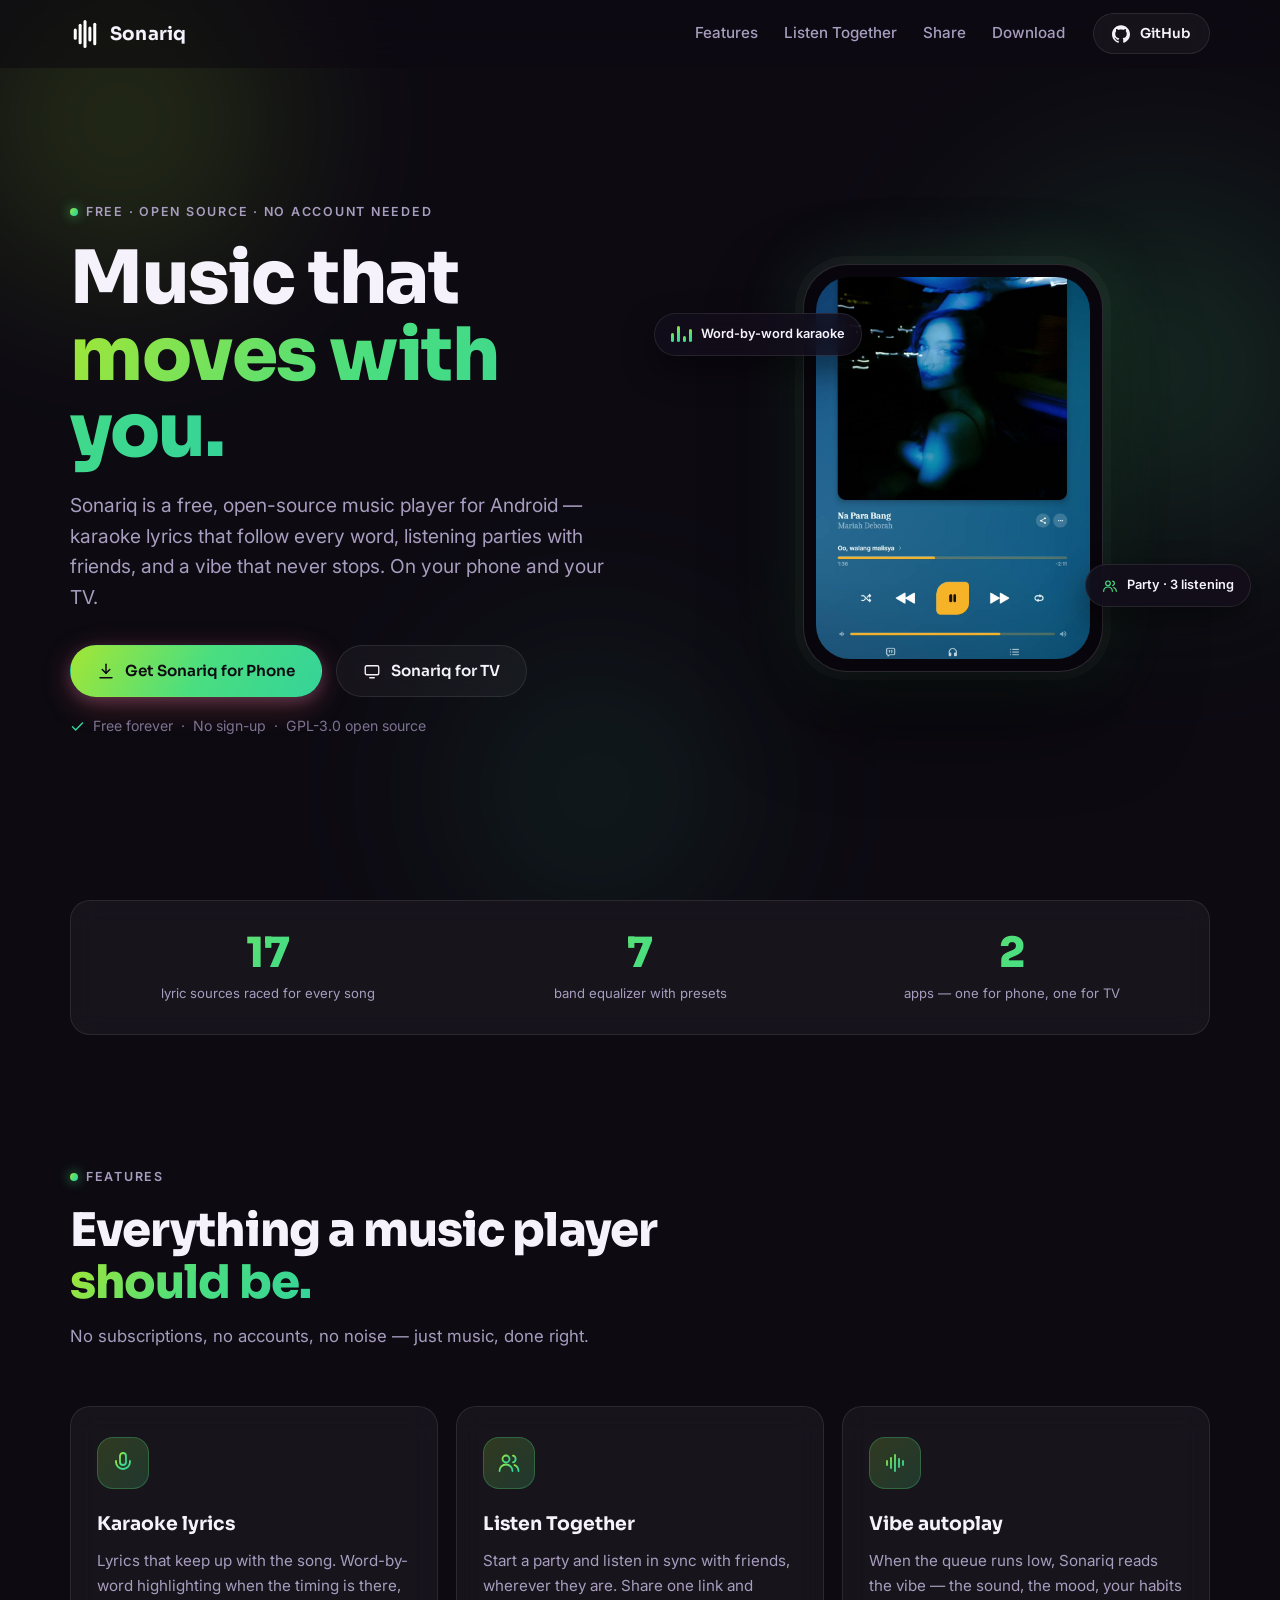
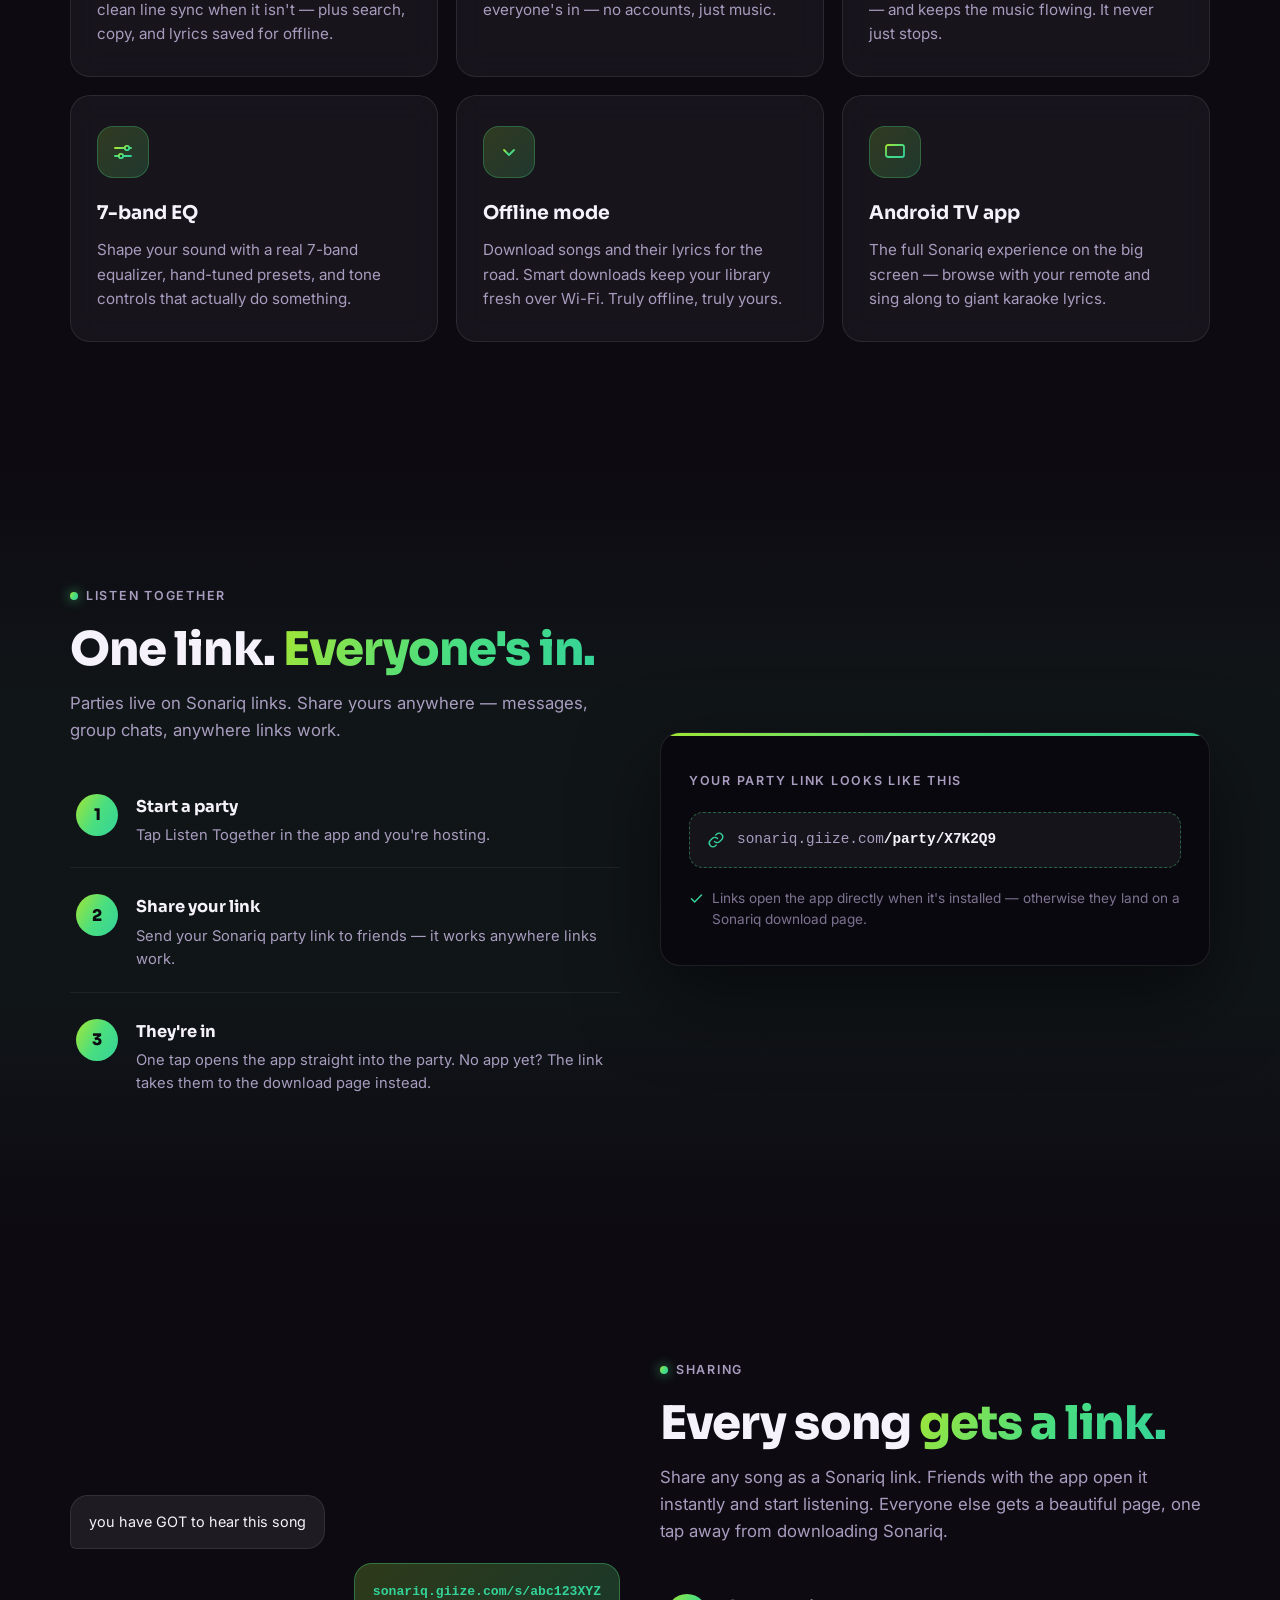
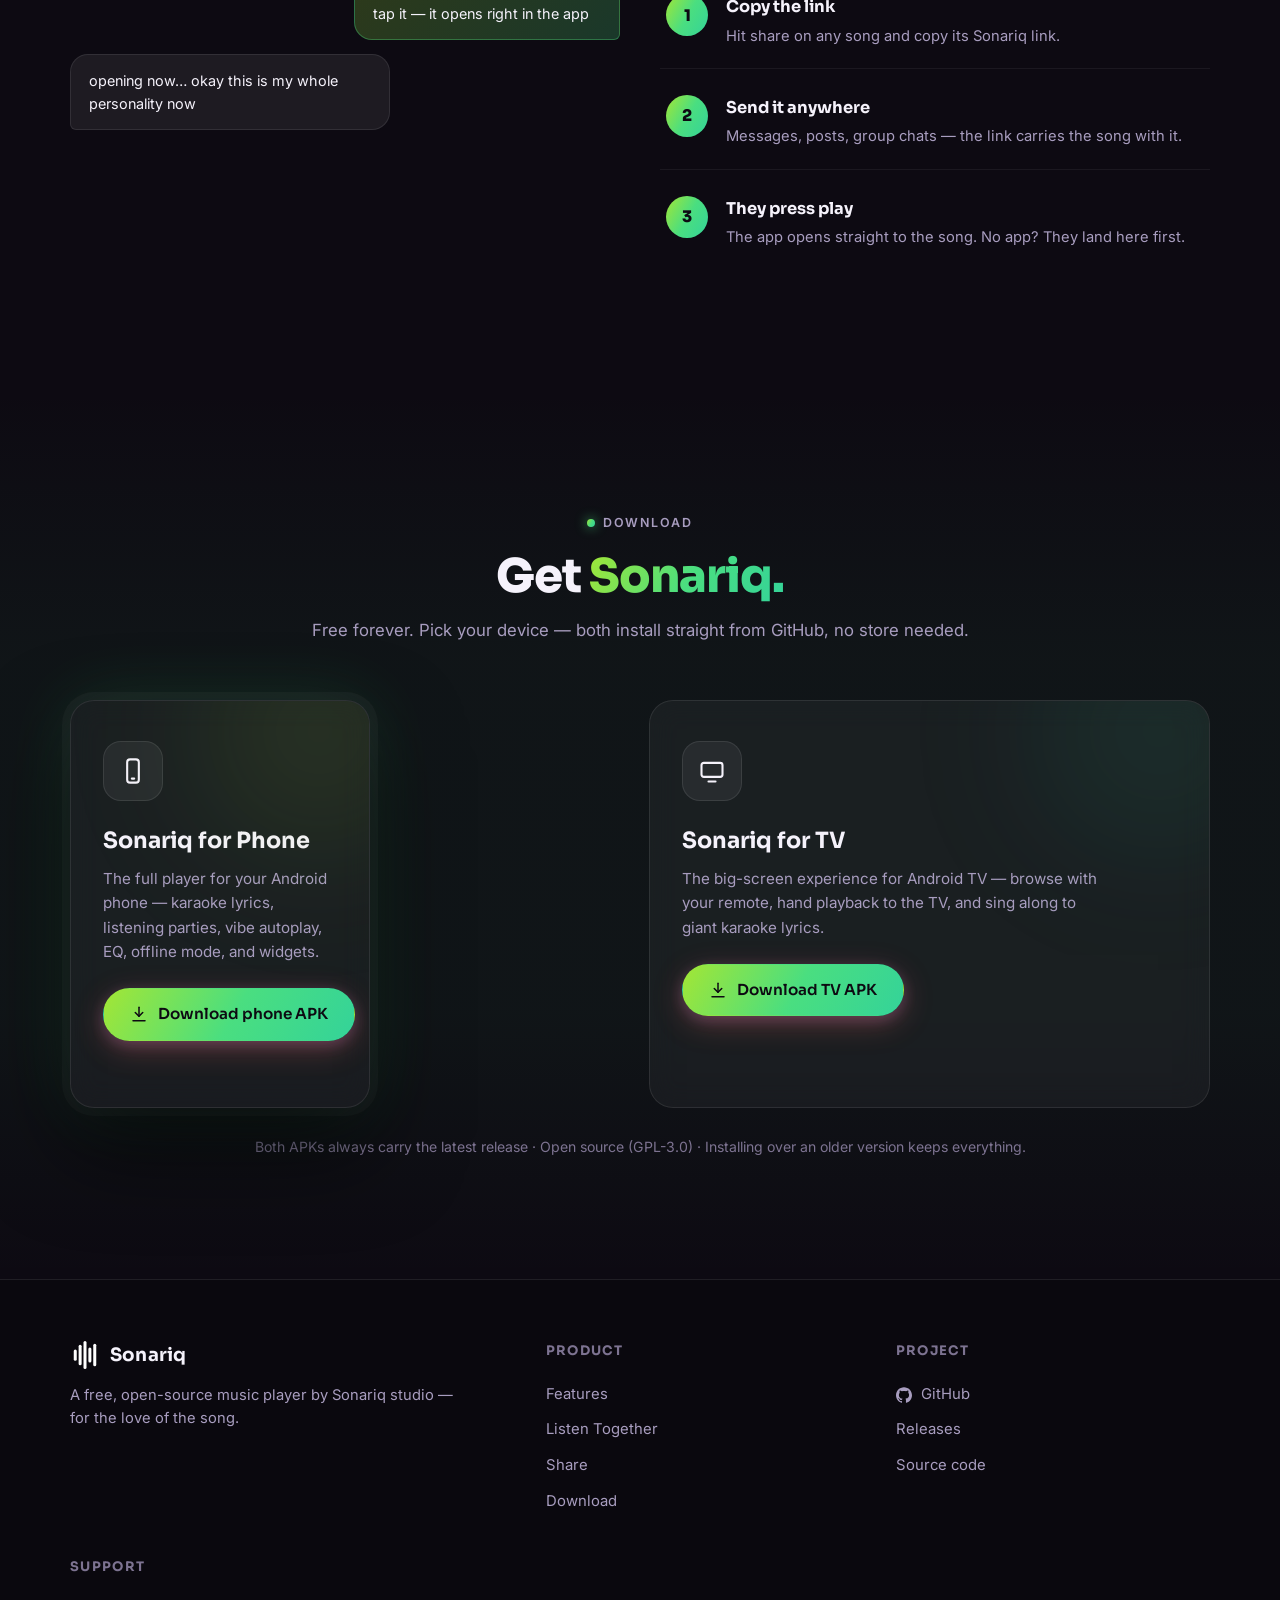
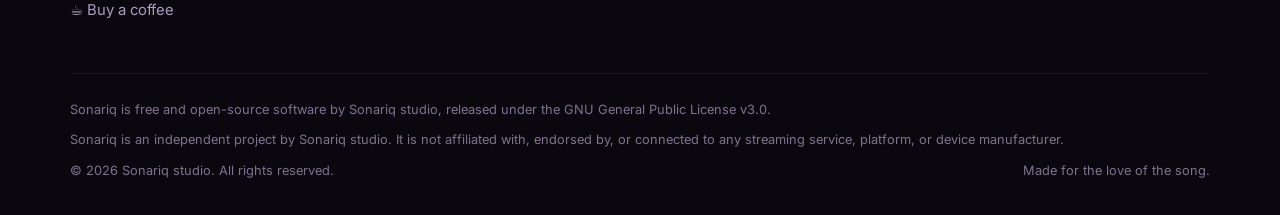
==== commit f5e68f50: "Add Ko-fi support link" ====
--- a/index.html
+++ b/index.html
@@ -263,6 +263,10 @@
         <a href="https://github.com/sonariq-source/Sonariq/releases/latest" target="_blank" rel="noopener">Releases</a>
         <a href="https://github.com/sonariq-source/Sonariq" target="_blank" rel="noopener">Source code</a>
       </div>
+      <div class="foot-links">
+        <h5>Support</h5>
+        <a href="https://ko-fi.com/sonariqstudio" target="_blank" rel="noopener">☕ Buy a coffee</a>
+      </div>
     </div>
     <div class="legal">
       <p>Sonariq is free and open-source software by Sonariq studio, released under the GNU General Public License v3.0.</p>
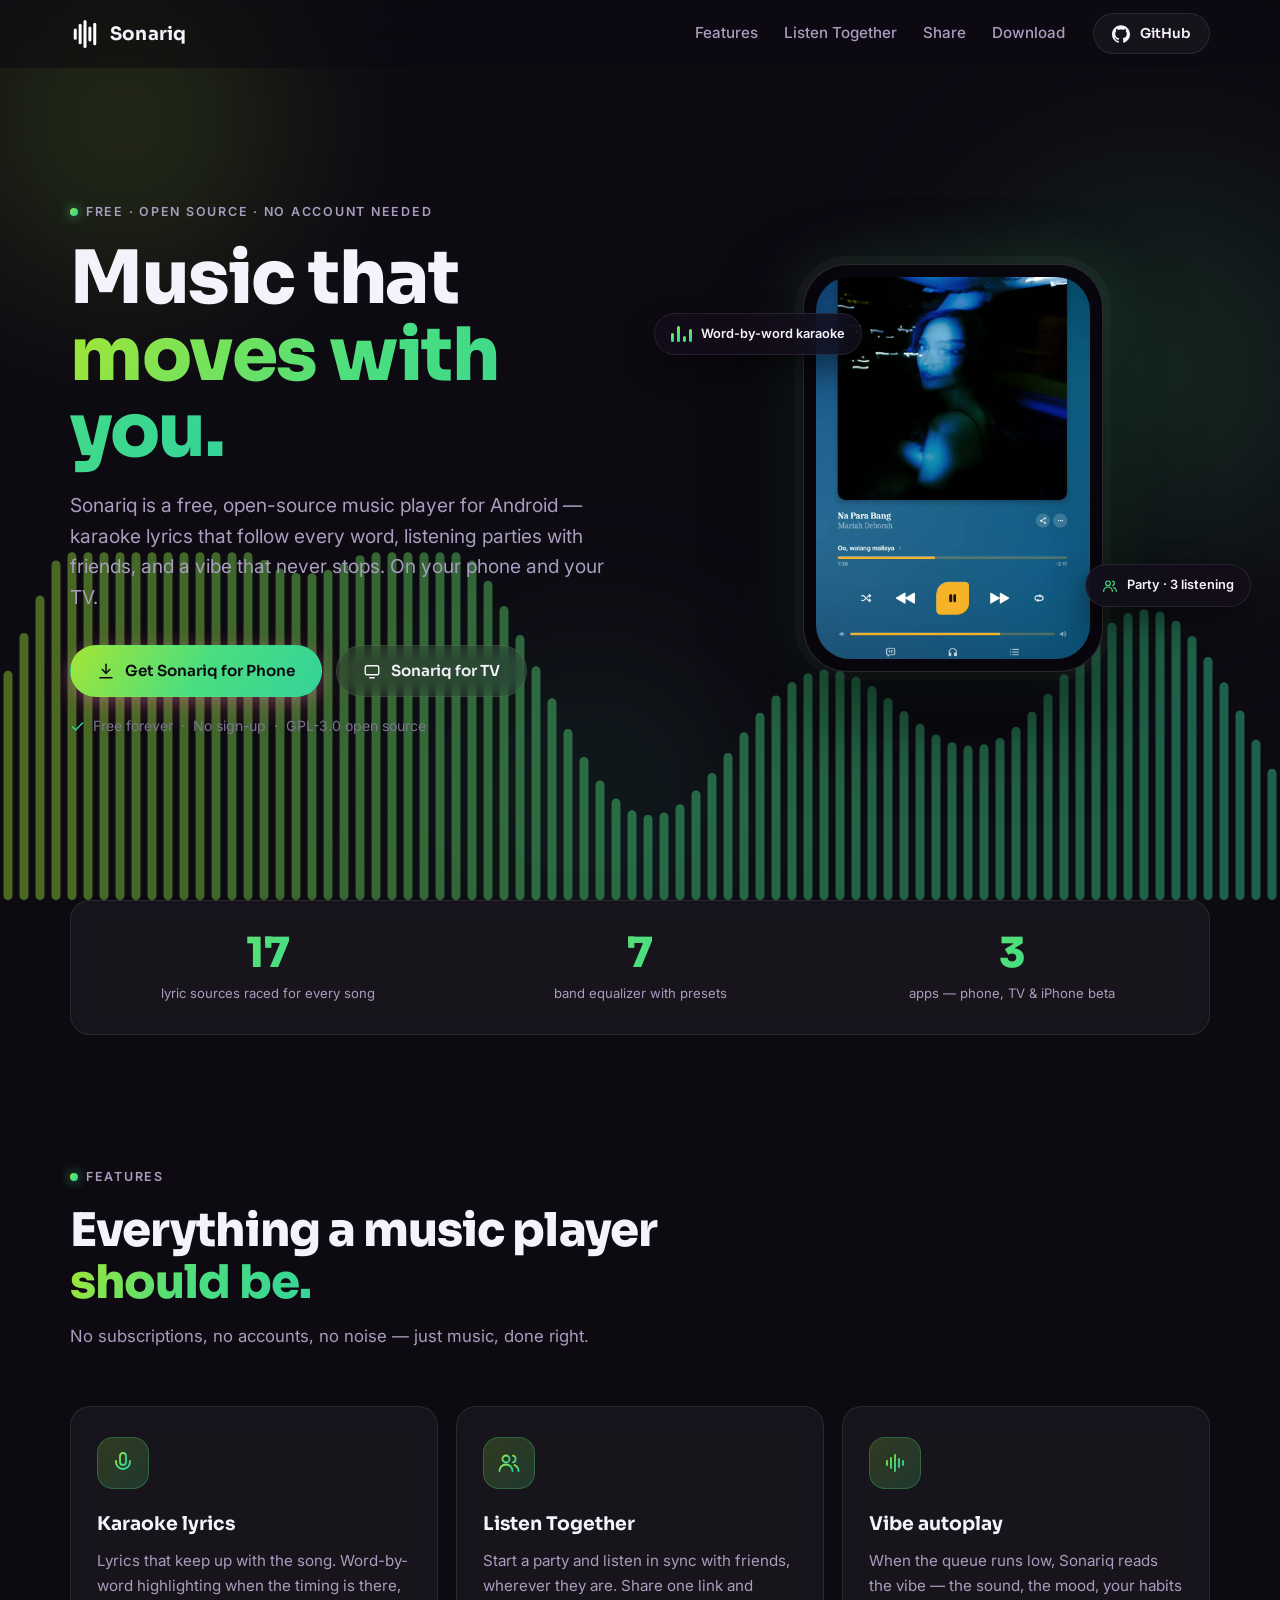
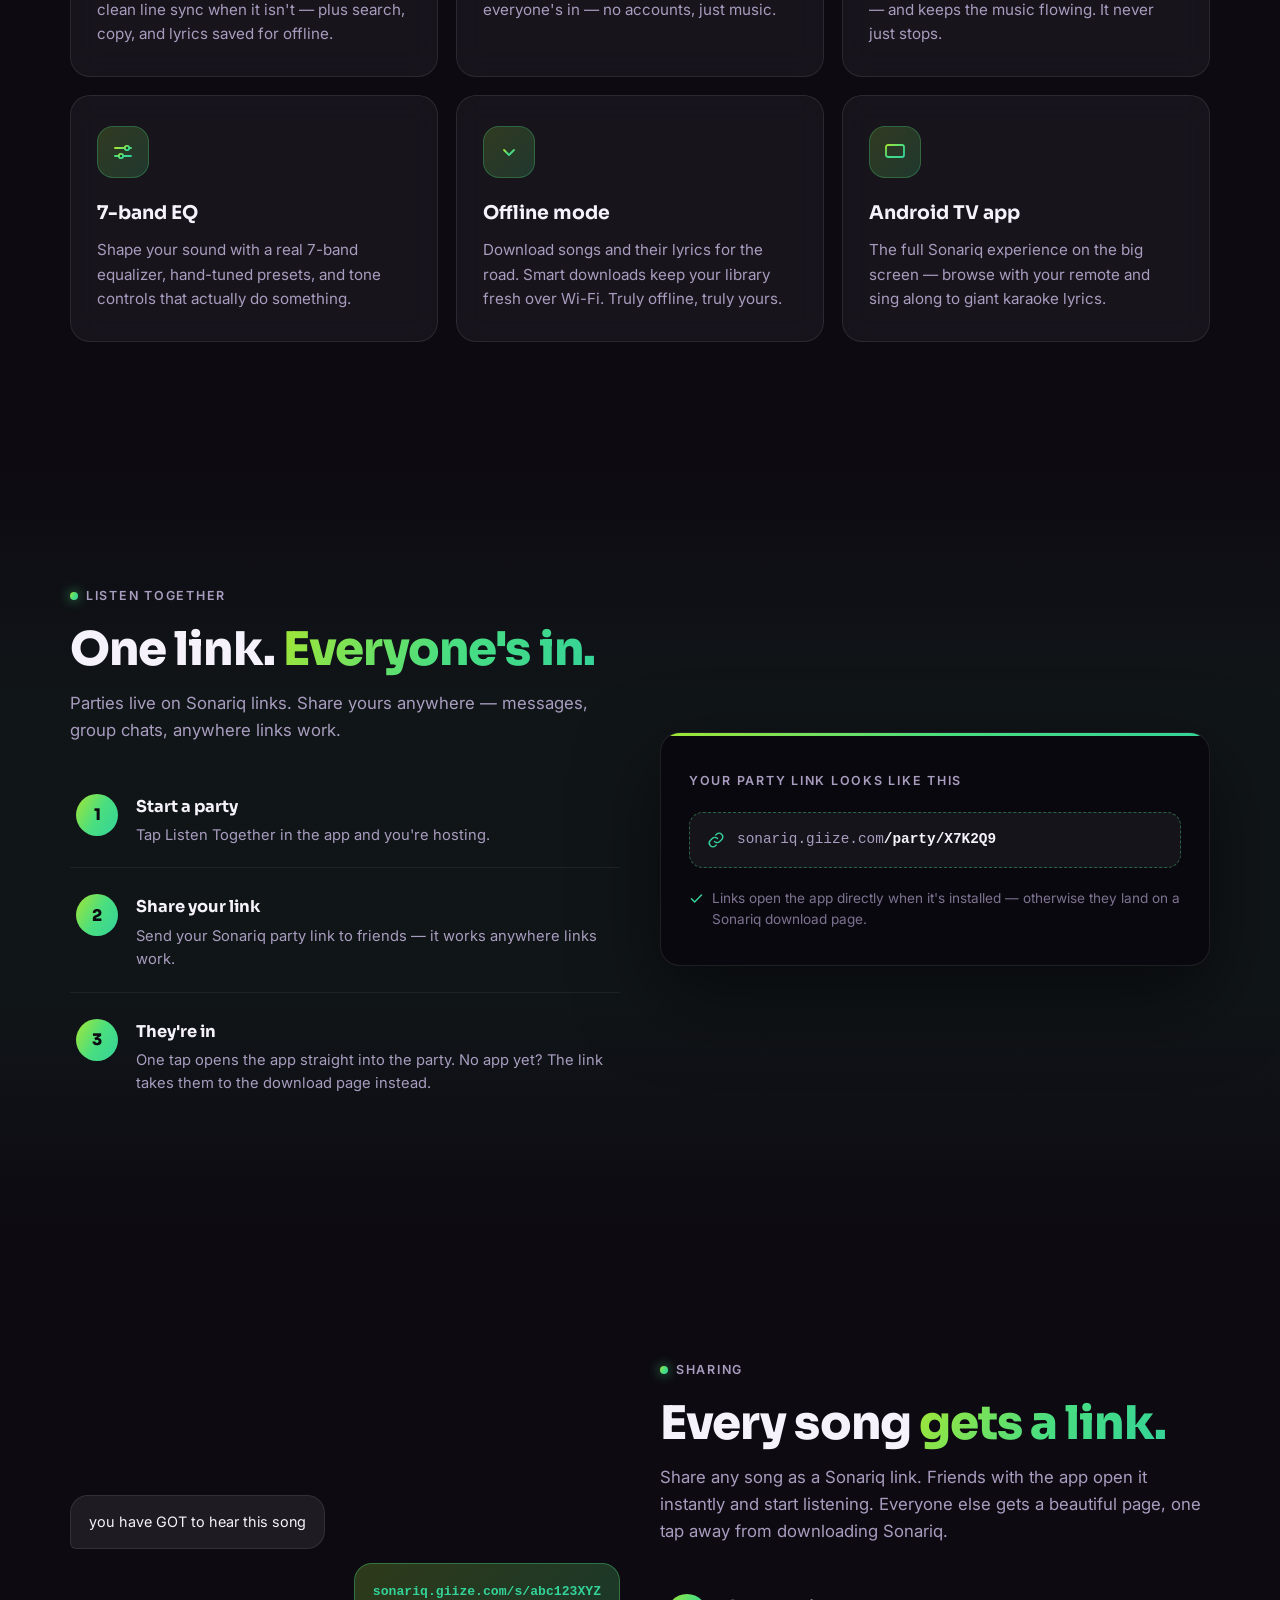
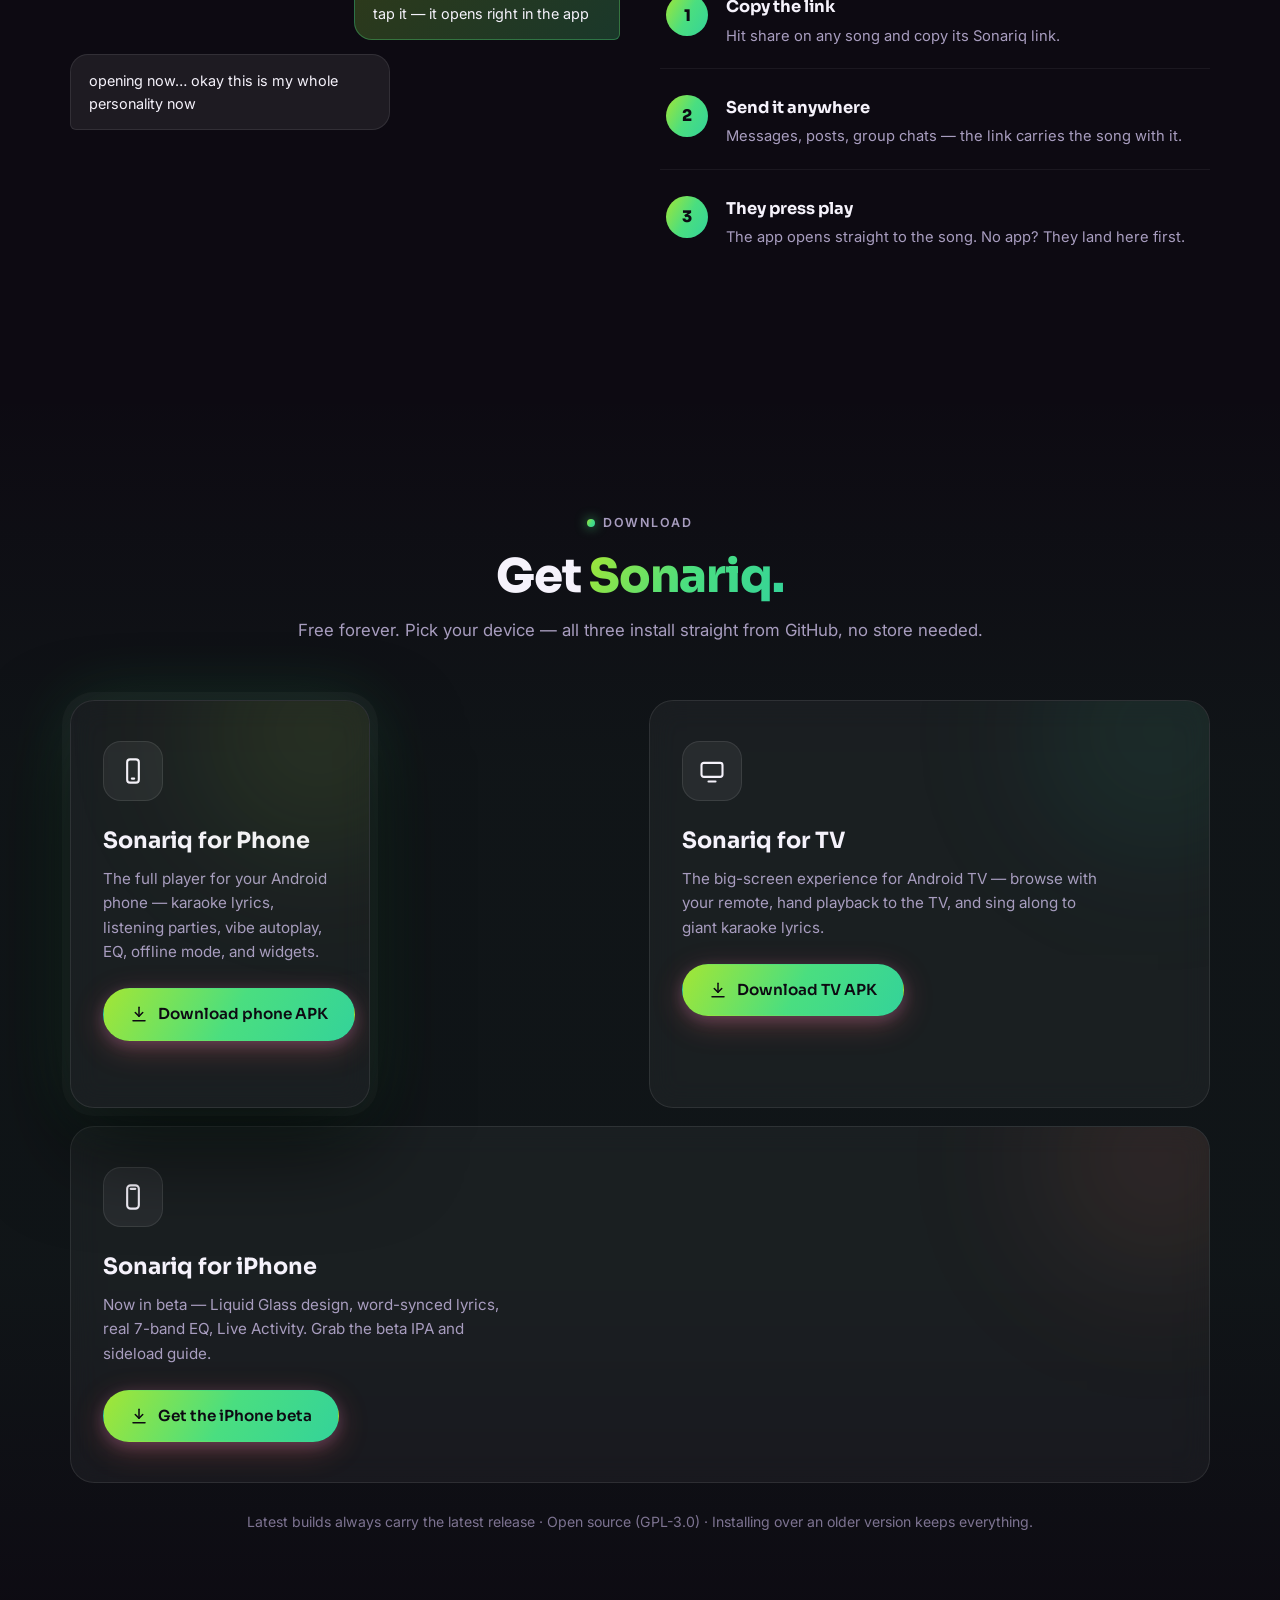
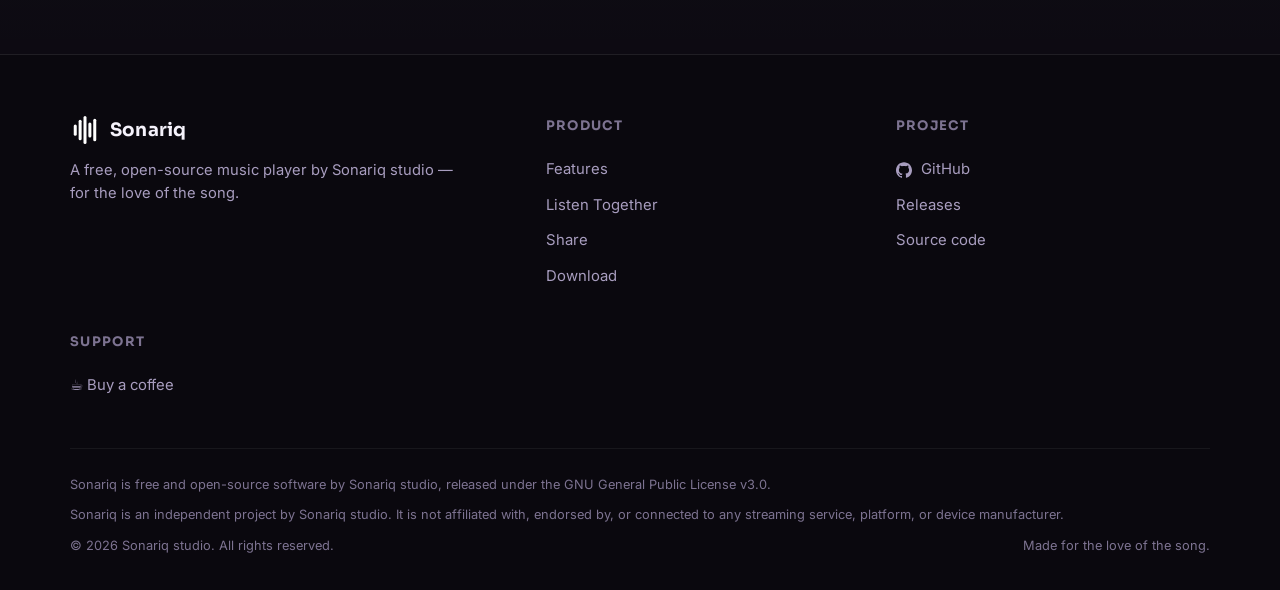
==== commit 6408b95b: "Add iPhone beta download card" ====
--- a/index.html
+++ b/index.html
@@ -100,7 +100,7 @@
       <div class="stats-row reveal">
         <div class="stat"><b data-count="17">0</b><span>lyric sources raced for every song</span></div>
         <div class="stat"><b data-count="7">0</b><span>band equalizer with presets</span></div>
-        <div class="stat"><b data-count="2">0</b><span>apps — one for phone, one for TV</span></div>
+        <div class="stat"><b data-count="3">0</b><span>apps — phone, TV &amp; iPhone beta</span></div>
       </div>
     </div>
   </div>
@@ -208,7 +208,7 @@
       <div class="sec-head center reveal">
         <span class="eyebrow"><span class="dot"></span>Download</span>
         <h2>Get <span class="grad-text">Sonariq.</span></h2>
-        <p>Free forever. Pick your device — both install straight from GitHub, no store needed.</p>
+        <p>Free forever. Pick your device — all three install straight from GitHub, no store needed.</p>
       </div>
       <div class="dl-grid">
         <div class="dl-card phone reveal tilt">
@@ -229,8 +229,17 @@
             Download TV APK
           </a>
         </div>
-      </div>
-      <p class="dl-note reveal">Both APKs always carry the latest release · Open source (GPL-3.0) · Installing over an older version keeps everything.</p>
+        <div class="dl-card iphone reveal tilt" style="--d:.2s; grid-column: 1 / -1;">
+          <div class="dl-icon"><svg viewBox="0 0 24 24" fill="none" stroke-width="1.8" stroke-linecap="round"><rect x="7" y="2" width="10" height="20" rx="3"/><path d="M10 5h4"/></svg></div>
+          <h3>Sonariq for iPhone</h3>
+          <p>Now in beta — Liquid Glass design, word-synced lyrics, real 7-band EQ, Live Activity. Grab the beta IPA and sideload guide.</p>
+          <a class="btn btn-primary" href="https://github.com/sonariq-source/Sonariq-iOS/releases/latest" target="_blank" rel="noopener">
+            <svg viewBox="0 0 24 24" fill="none" stroke="currentColor" stroke-width="2" stroke-linecap="round" stroke-linejoin="round"><path d="M12 3v12"/><path d="M7 10l5 5 5-5"/><path d="M4 21h16"/></svg>
+            Get the iPhone beta
+          </a>
+        </div>
+      </div>
+      <p class="dl-note reveal">Latest builds always carry the latest release · Open source (GPL-3.0) · Installing over an older version keeps everything.</p>
     </div>
   </section>
 </main>
--- a/styles.css
+++ b/styles.css
@@ -294,6 +294,7 @@
 .dl-card::after { content: ""; position: absolute; width: 340px; height: 340px; border-radius: 50%; filter: blur(80px); opacity: 0.35; top: -140px; right: -120px; pointer-events: none; }
 .dl-card.phone::after { background: radial-gradient(circle, rgba(163,230,53,0.6), transparent 65%); }
 .dl-card.tv::after { background: radial-gradient(circle, rgba(52,211,153,0.5), transparent 65%); }
+.dl-card.iphone::after { background: radial-gradient(circle, rgba(255,127,95,0.55), transparent 65%); }
 .dl-icon { width: 60px; height: 60px; border-radius: 18px; display: flex; align-items: center; justify-content: center; background: rgba(255,255,255,0.06); border: 1px solid var(--stroke); margin-bottom: 22px; }
 .dl-icon svg { width: 28px; height: 28px; stroke: var(--text); }
 .dl-card h3 { font-family: var(--font-display); font-size: 1.4rem; margin-bottom: 8px; }
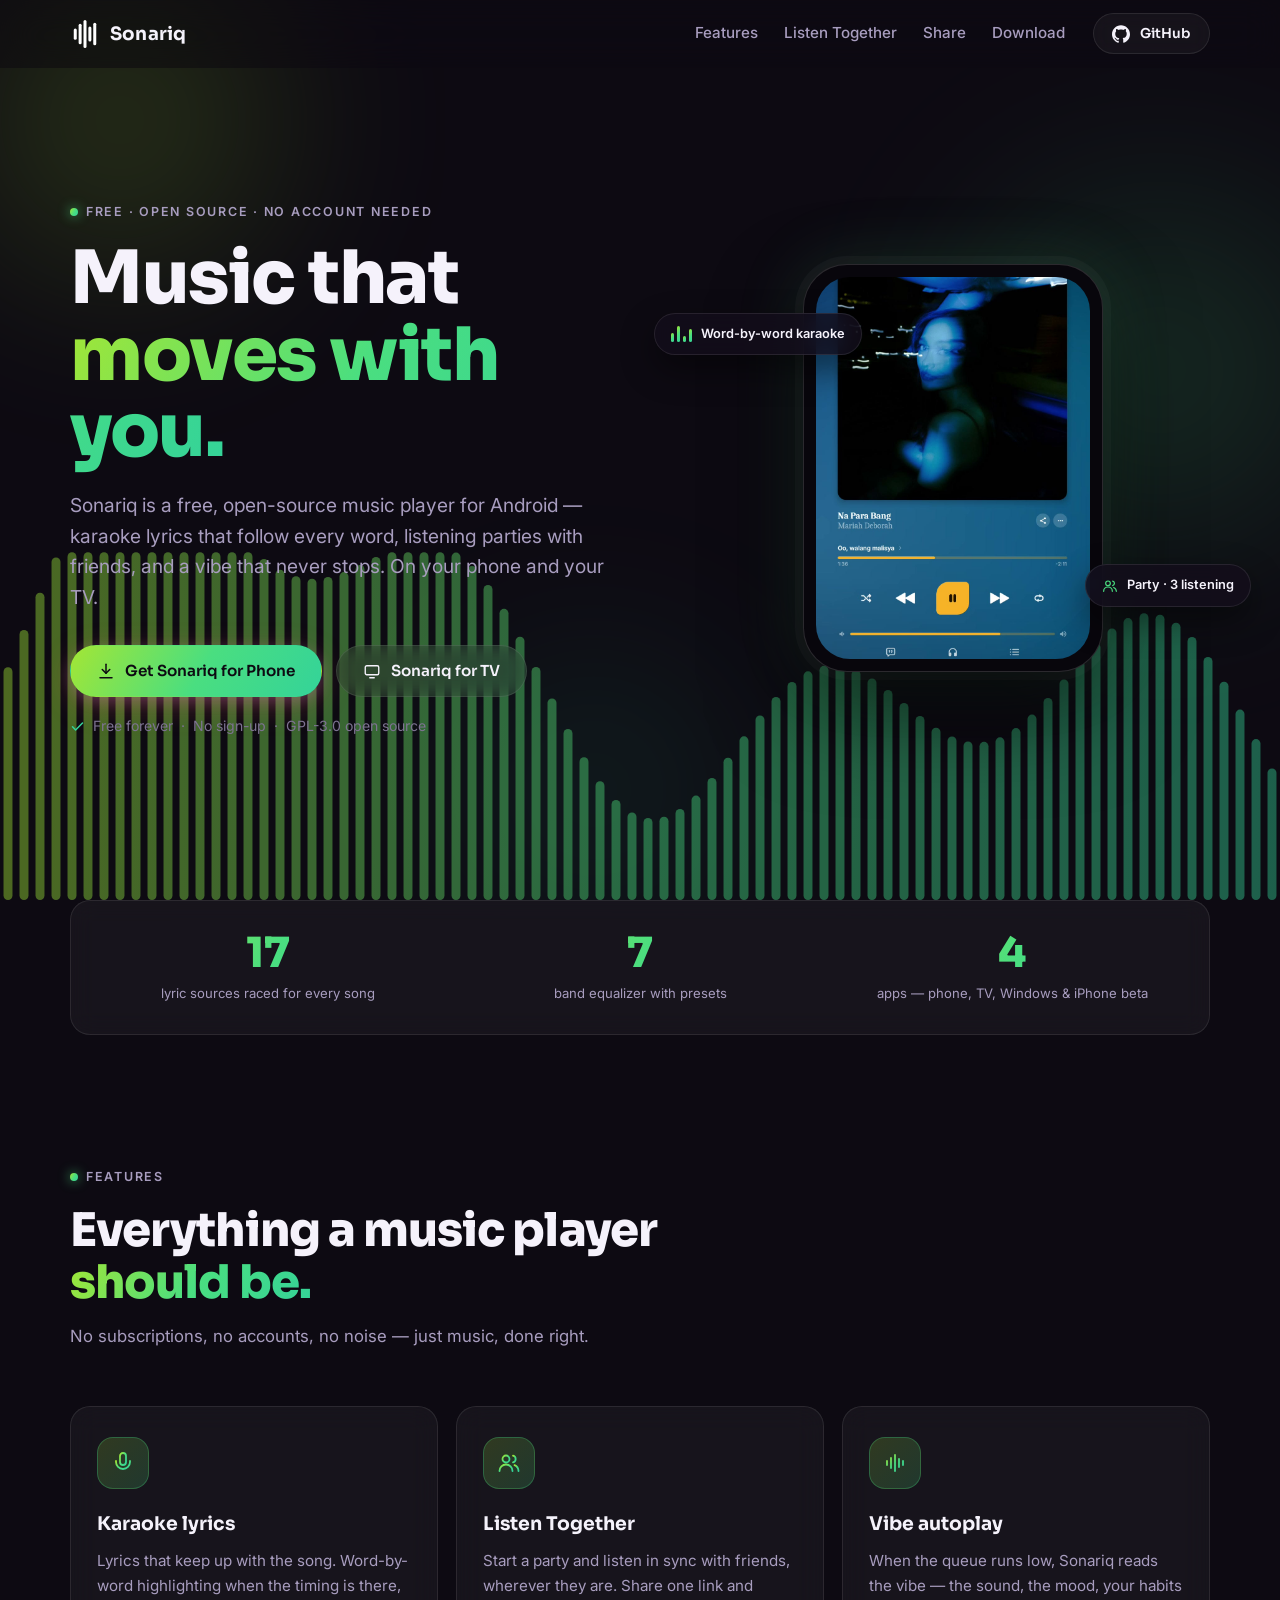
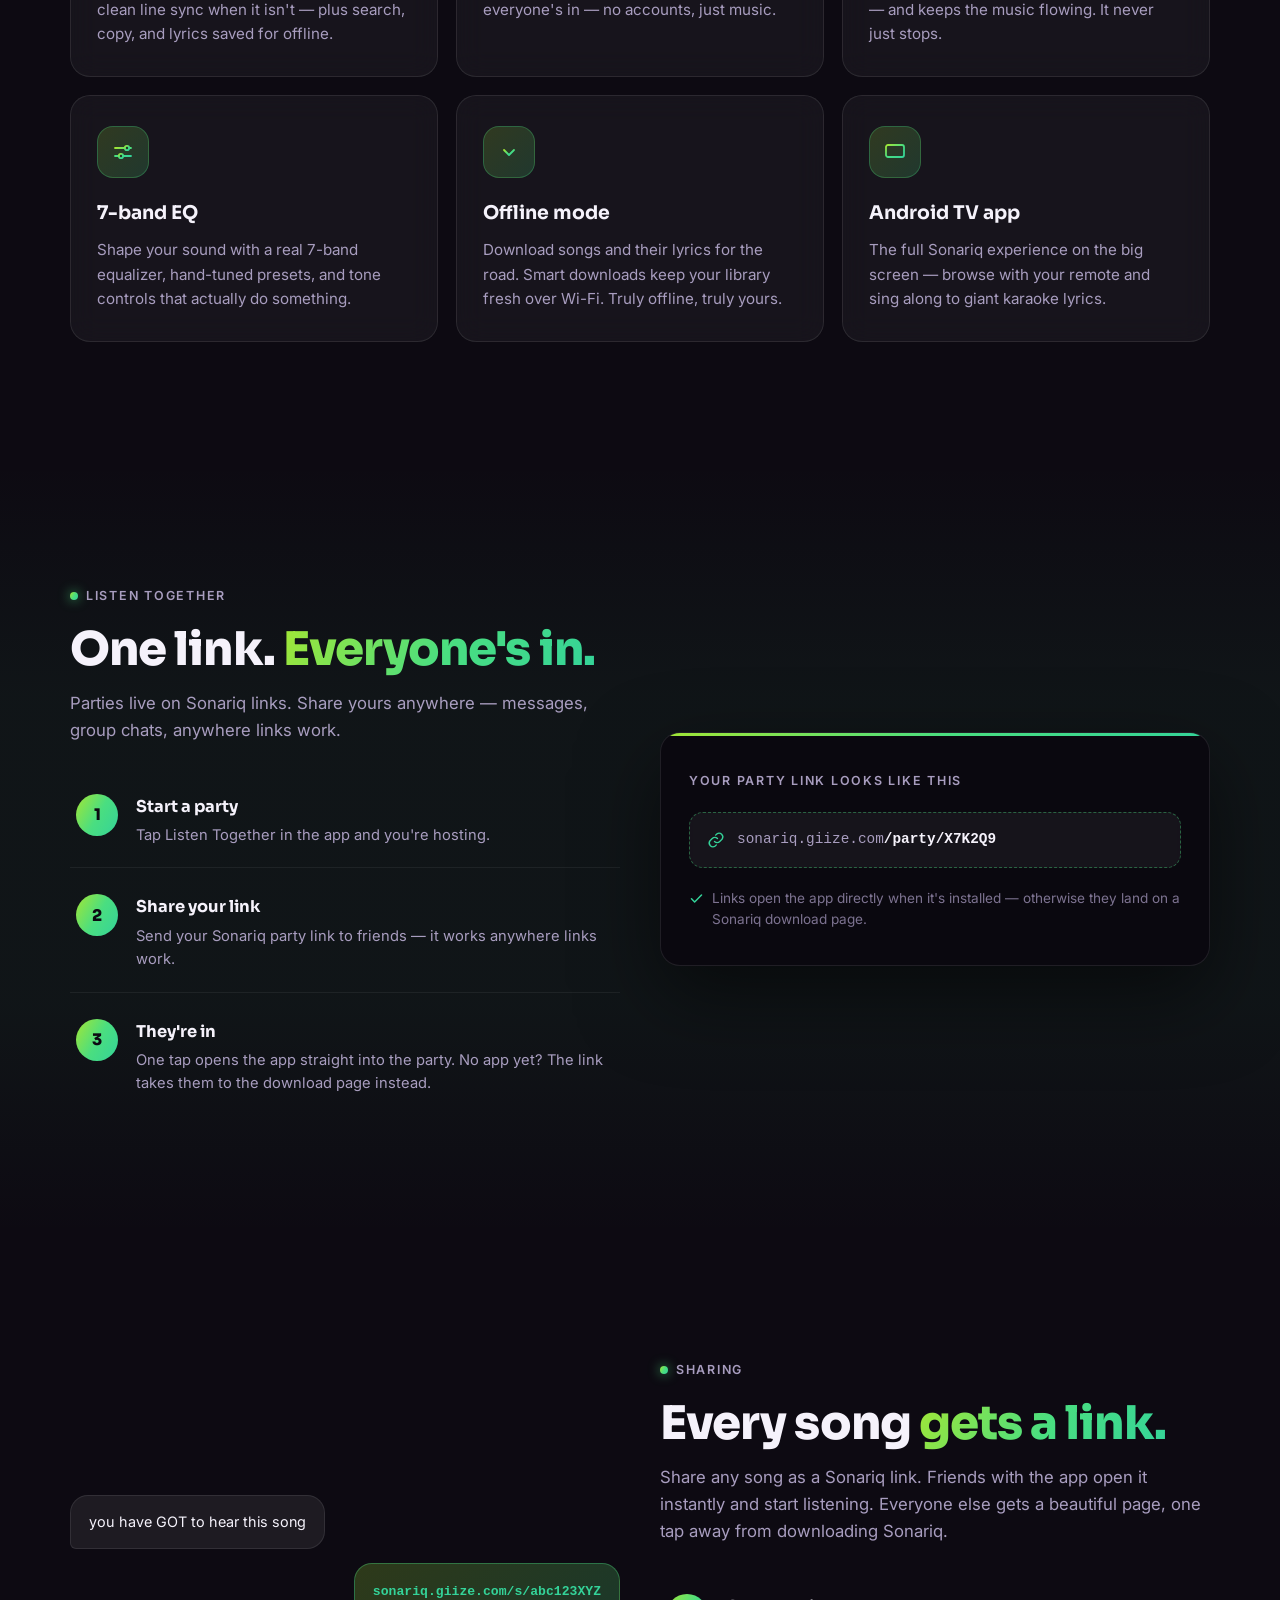
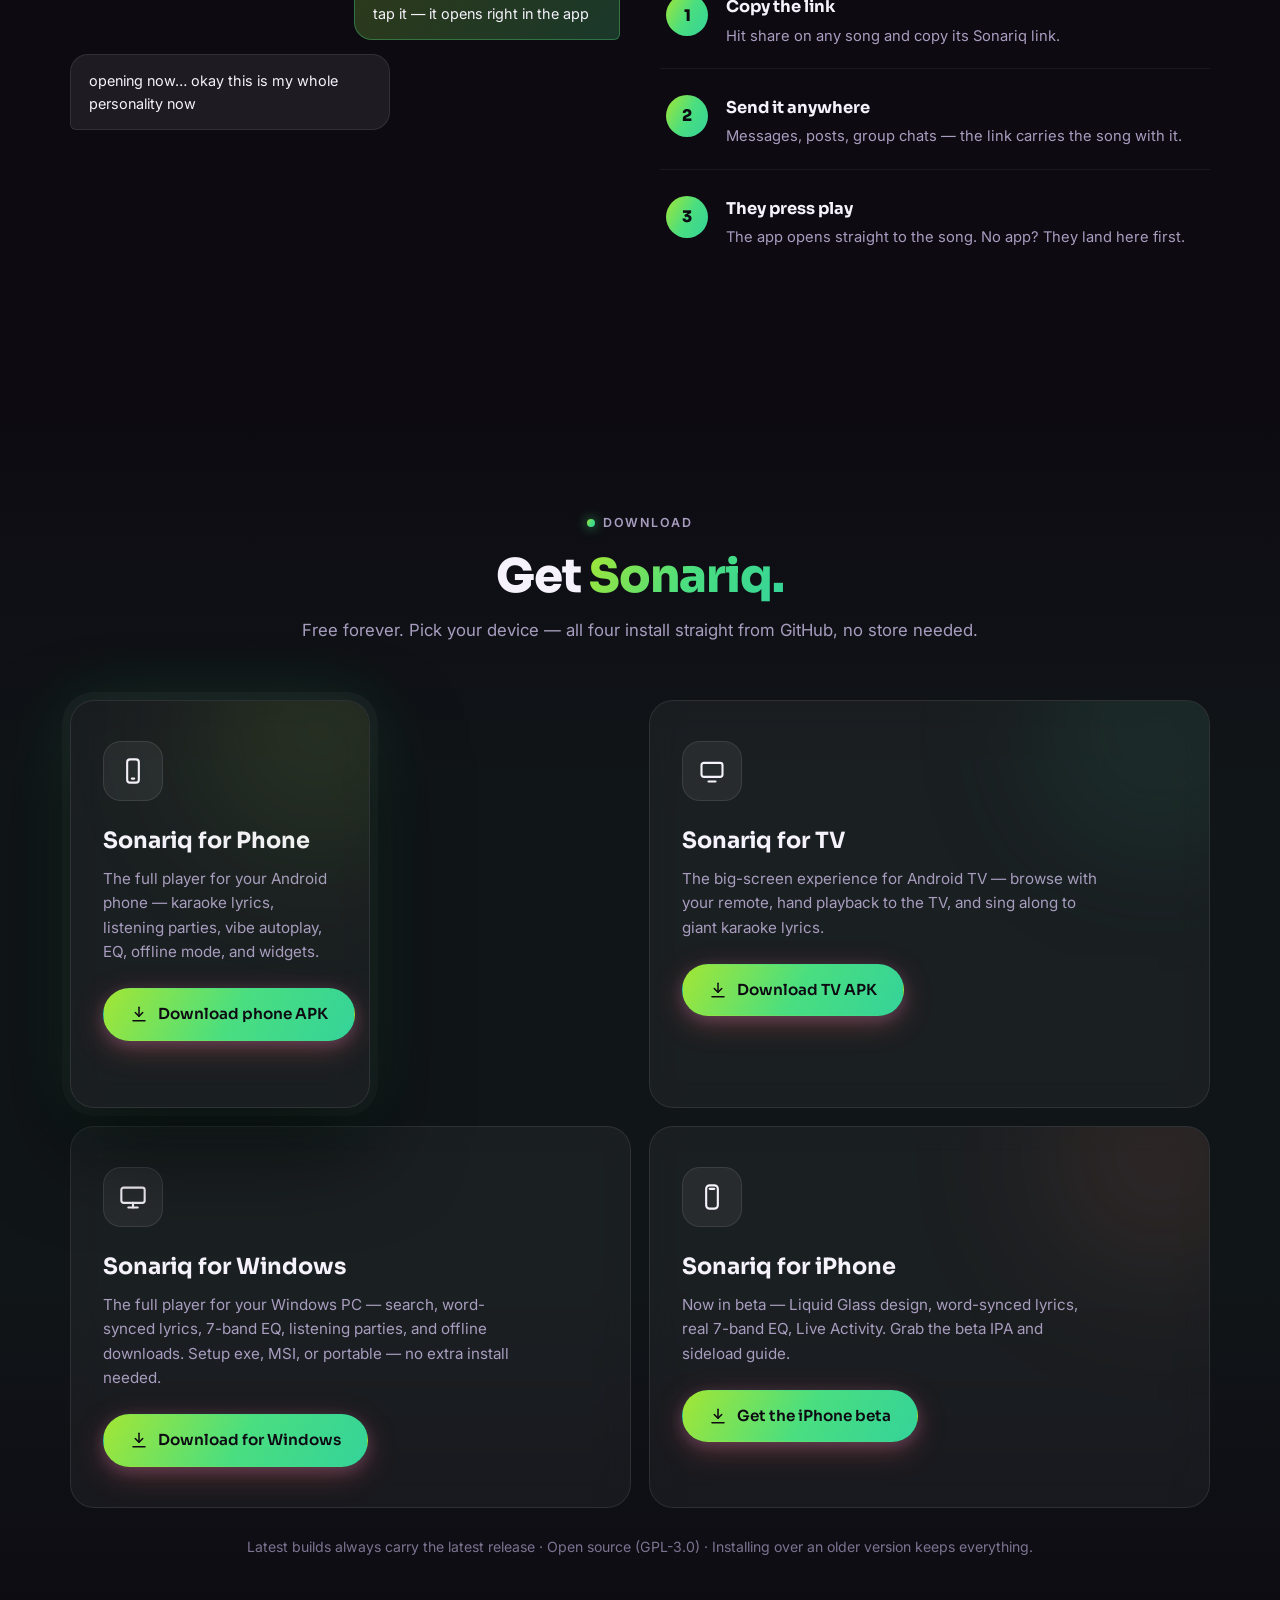
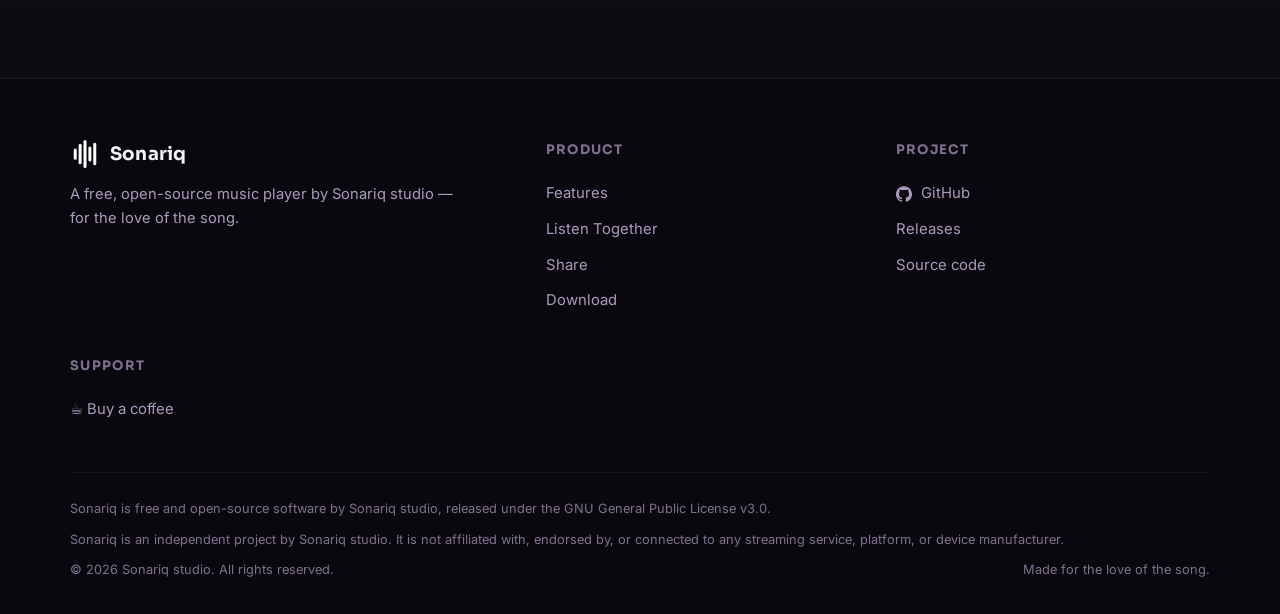
==== commit eaaa9d1f: "Add Windows download card" ====
--- a/index.html
+++ b/index.html
@@ -100,7 +100,7 @@
       <div class="stats-row reveal">
         <div class="stat"><b data-count="17">0</b><span>lyric sources raced for every song</span></div>
         <div class="stat"><b data-count="7">0</b><span>band equalizer with presets</span></div>
-        <div class="stat"><b data-count="3">0</b><span>apps — phone, TV &amp; iPhone beta</span></div>
+        <div class="stat"><b data-count="4">0</b><span>apps — phone, TV, Windows &amp; iPhone beta</span></div>
       </div>
     </div>
   </div>
@@ -208,7 +208,7 @@
       <div class="sec-head center reveal">
         <span class="eyebrow"><span class="dot"></span>Download</span>
         <h2>Get <span class="grad-text">Sonariq.</span></h2>
-        <p>Free forever. Pick your device — all three install straight from GitHub, no store needed.</p>
+        <p>Free forever. Pick your device — all four install straight from GitHub, no store needed.</p>
       </div>
       <div class="dl-grid">
         <div class="dl-card phone reveal tilt">
@@ -229,7 +229,16 @@
             Download TV APK
           </a>
         </div>
-        <div class="dl-card iphone reveal tilt" style="--d:.2s; grid-column: 1 / -1;">
+        <div class="dl-card windows reveal tilt" style="--d:.15s">
+          <div class="dl-icon"><svg viewBox="0 0 24 24" fill="none" stroke-width="1.8" stroke-linecap="round" stroke-linejoin="round"><rect x="2" y="4" width="20" height="13" rx="2"/><path d="M8 21h8"/><path d="M12 17v4"/></svg></div>
+          <h3>Sonariq for Windows</h3>
+          <p>The full player for your Windows PC — search, word-synced lyrics, 7-band EQ, listening parties, and offline downloads. Setup exe, MSI, or portable — no extra install needed.</p>
+          <a class="btn btn-primary" href="https://github.com/sonariq-source/Sonariq/releases/latest" target="_blank" rel="noopener">
+            <svg viewBox="0 0 24 24" fill="none" stroke="currentColor" stroke-width="2" stroke-linecap="round" stroke-linejoin="round"><path d="M12 3v12"/><path d="M7 10l5 5 5-5"/><path d="M4 21h16"/></svg>
+            Download for Windows
+          </a>
+        </div>
+        <div class="dl-card iphone reveal tilt" style="--d:.2s;">
           <div class="dl-icon"><svg viewBox="0 0 24 24" fill="none" stroke-width="1.8" stroke-linecap="round"><rect x="7" y="2" width="10" height="20" rx="3"/><path d="M10 5h4"/></svg></div>
           <h3>Sonariq for iPhone</h3>
           <p>Now in beta — Liquid Glass design, word-synced lyrics, real 7-band EQ, Live Activity. Grab the beta IPA and sideload guide.</p>
